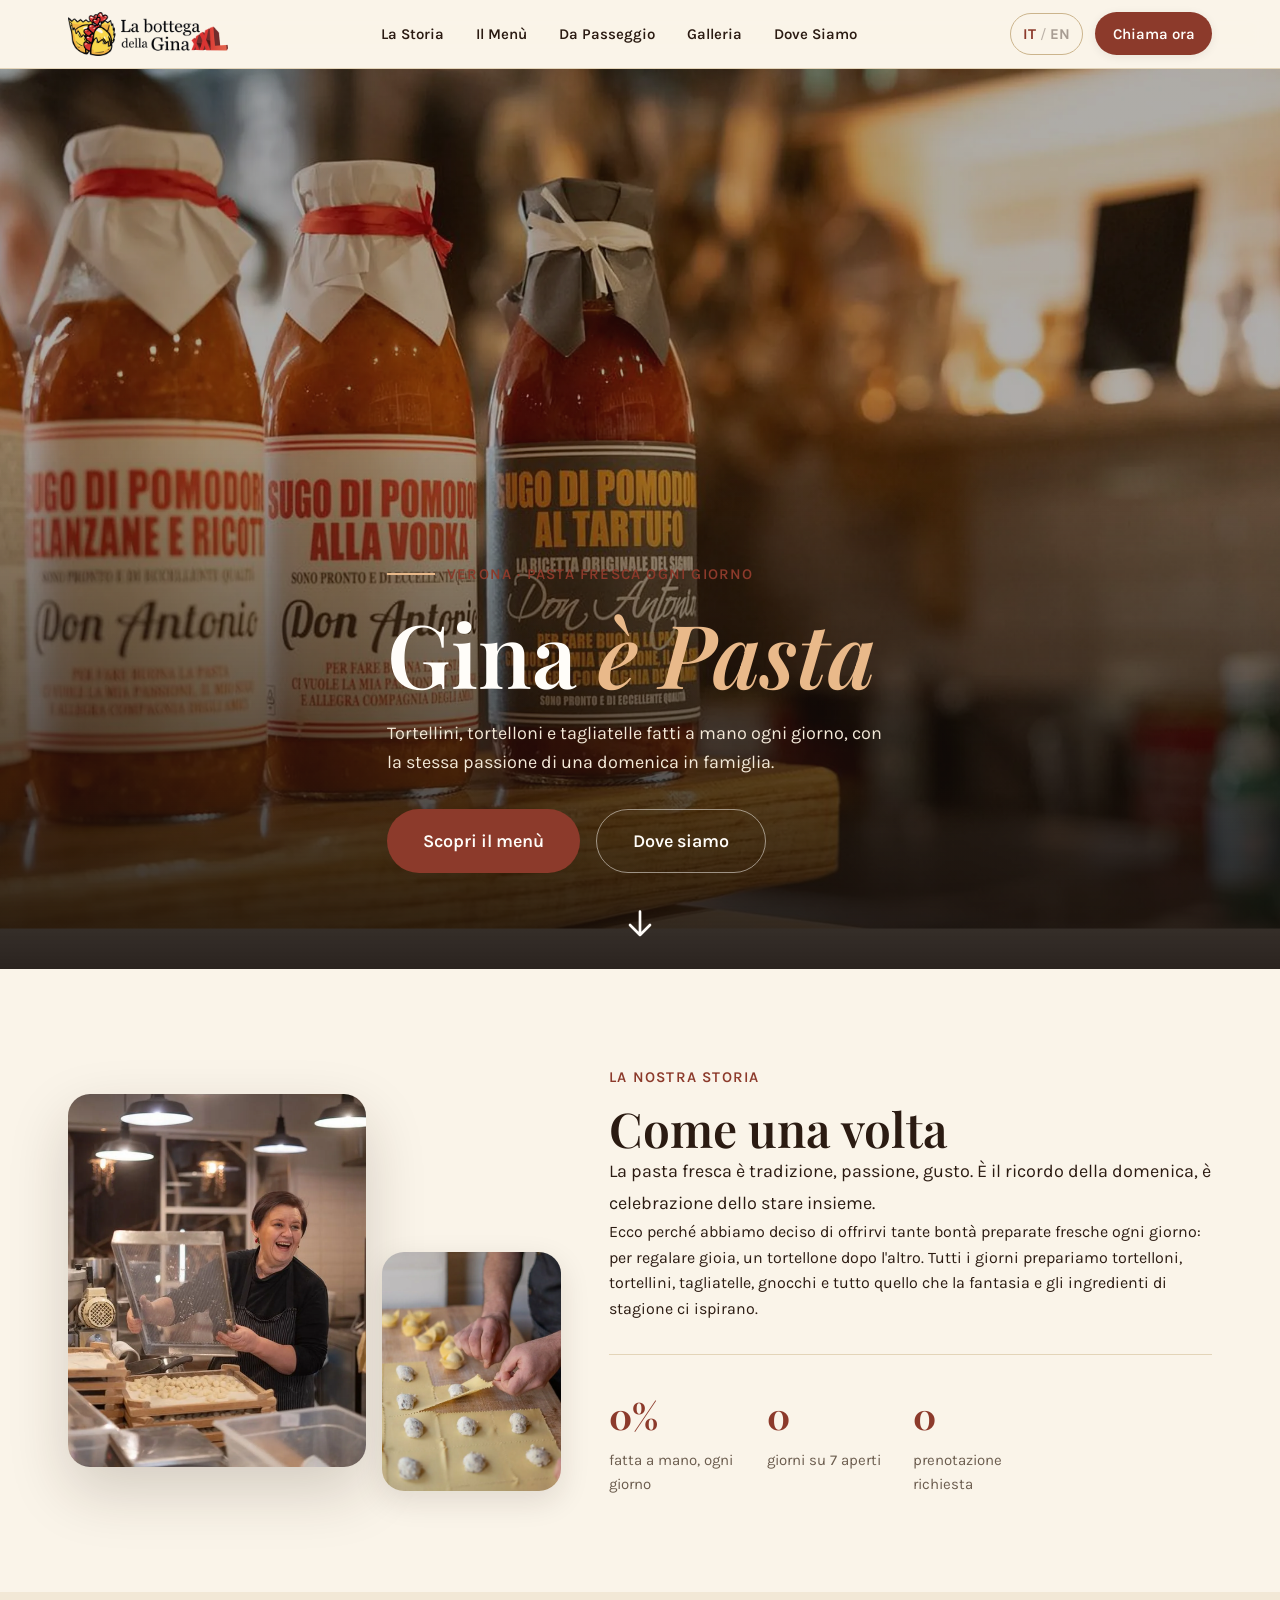
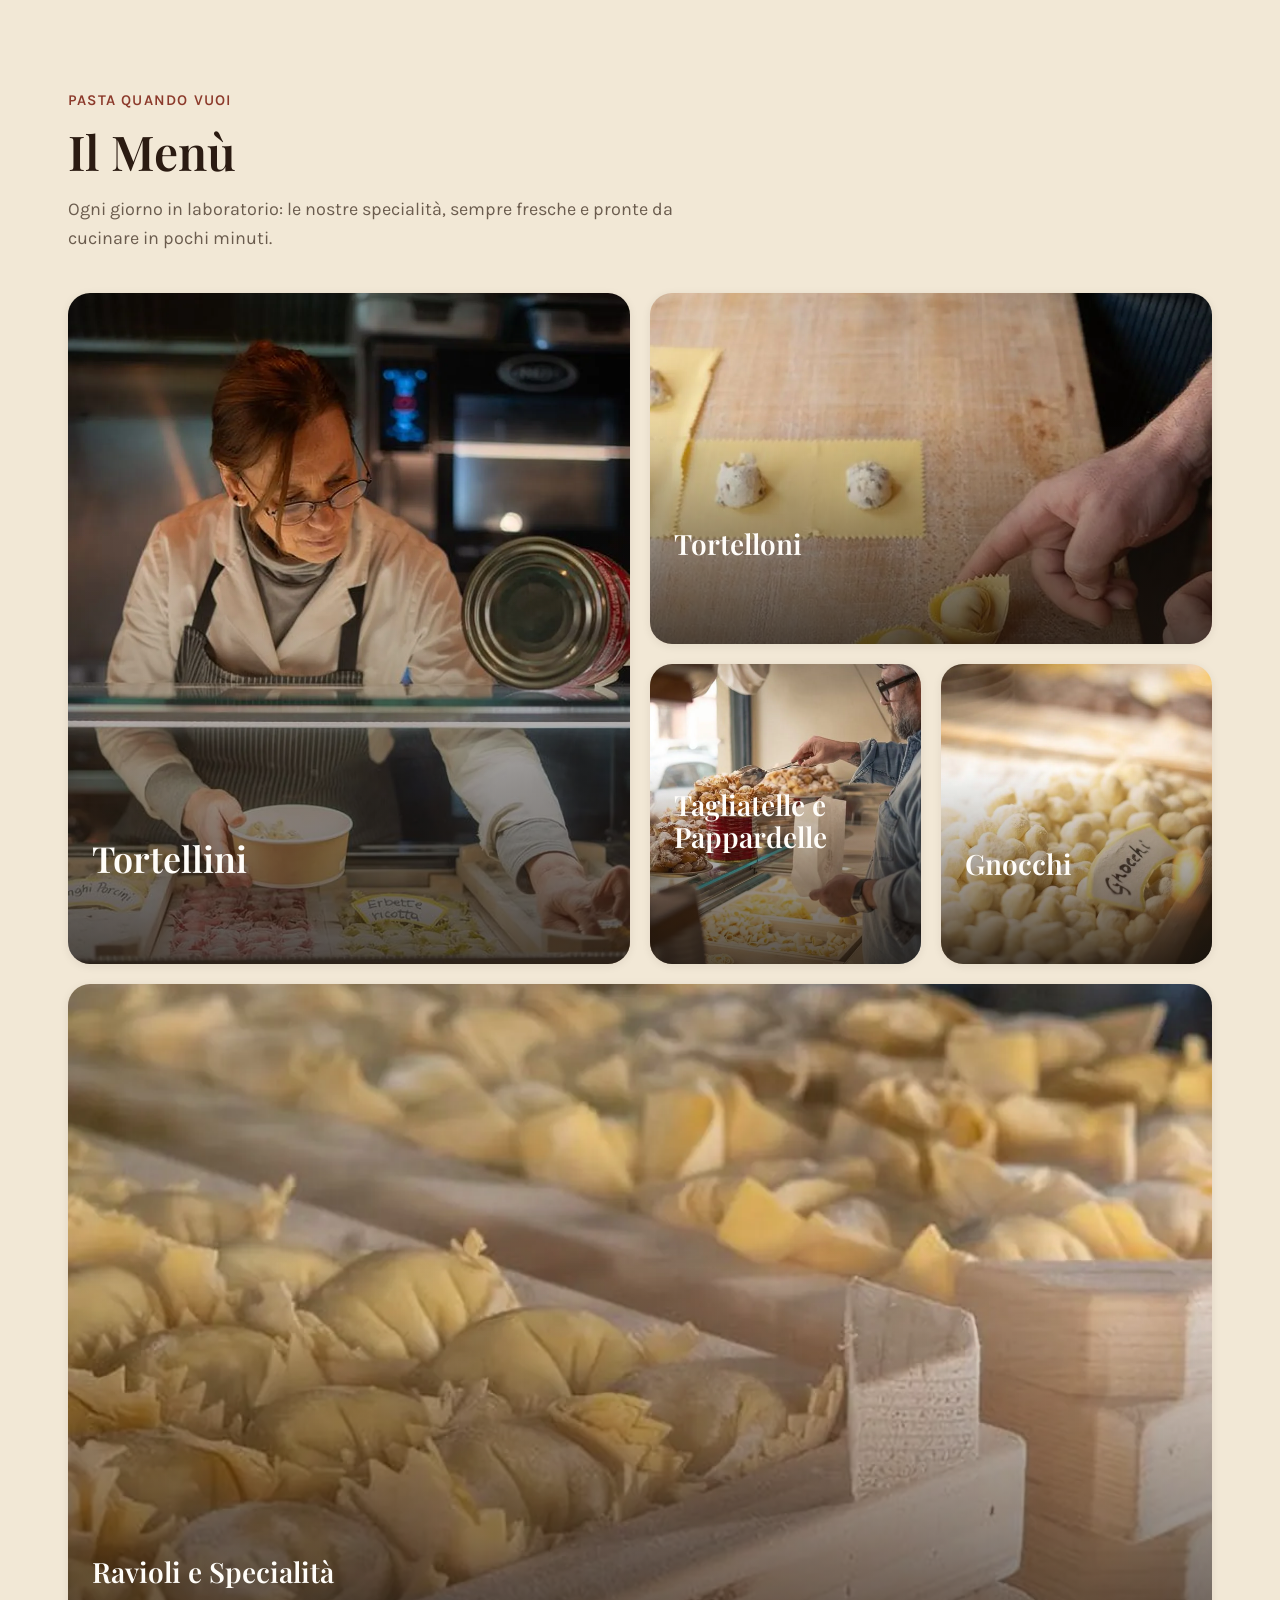
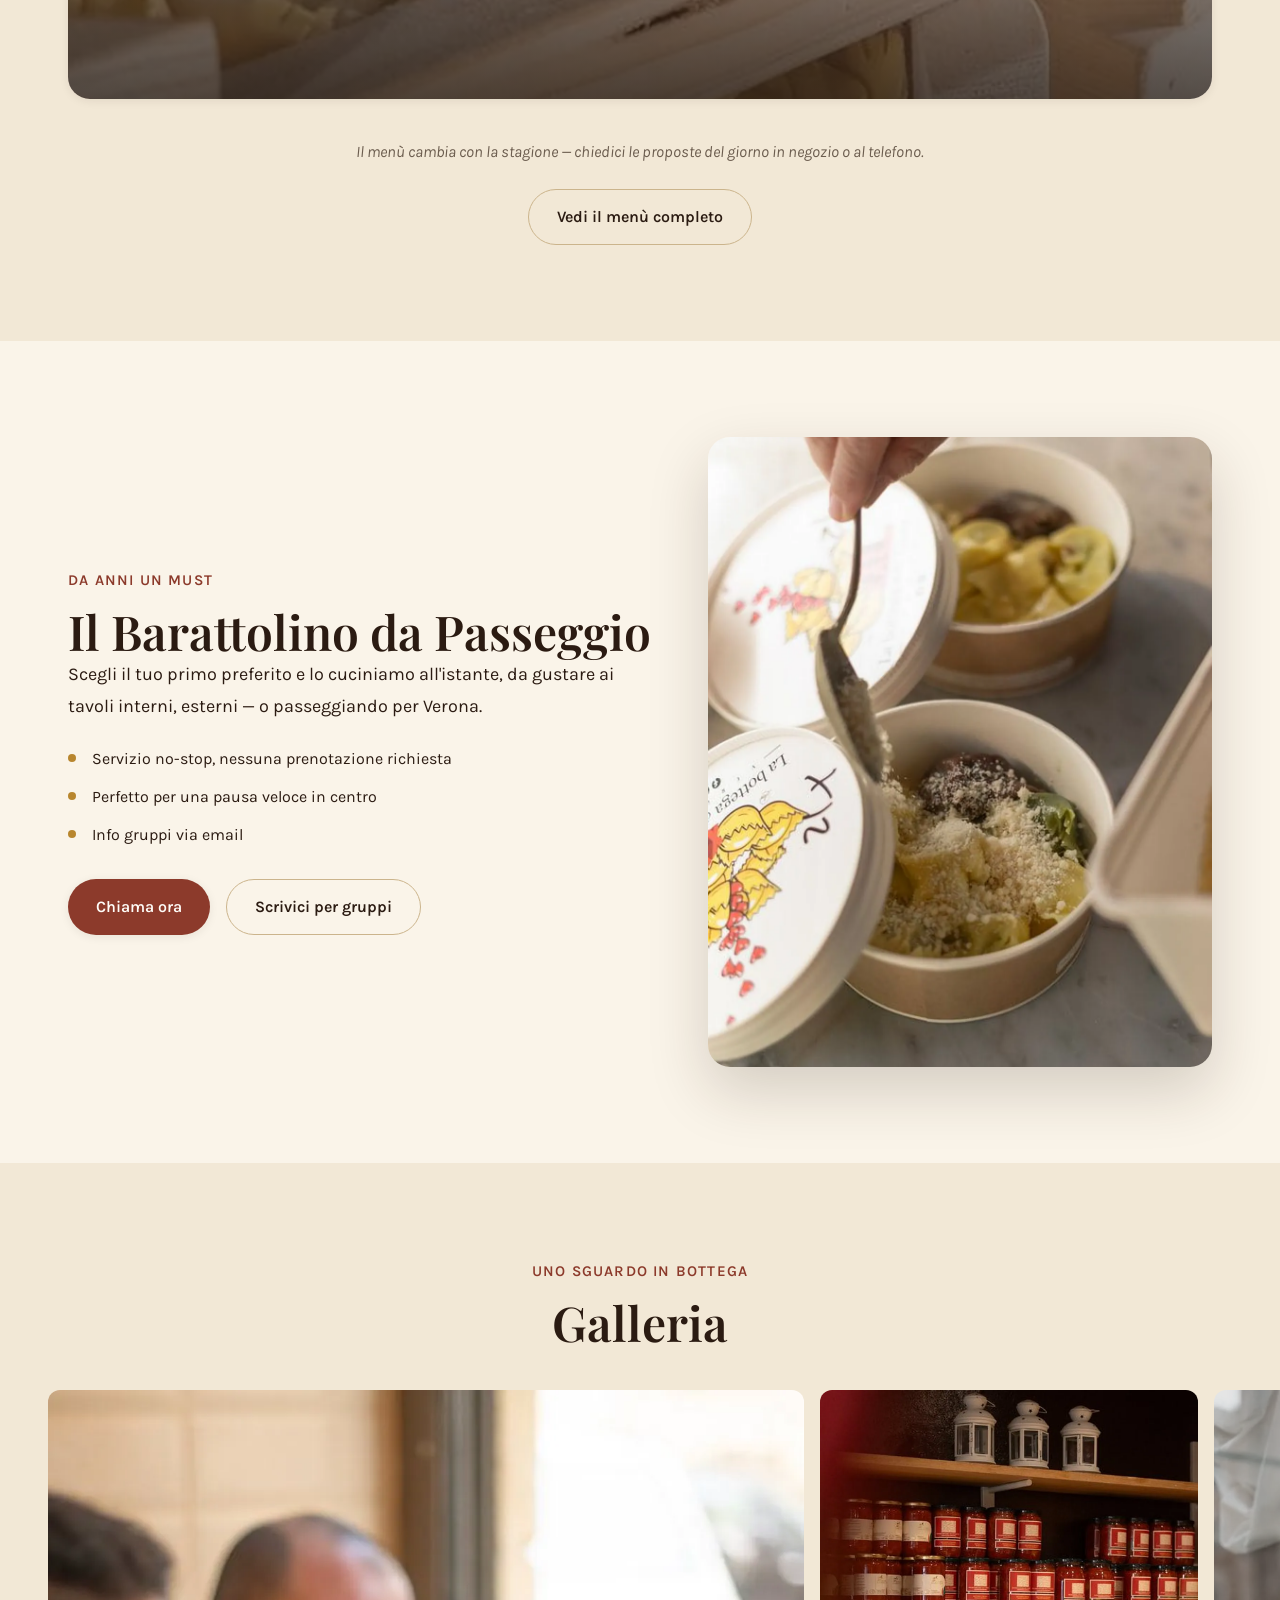
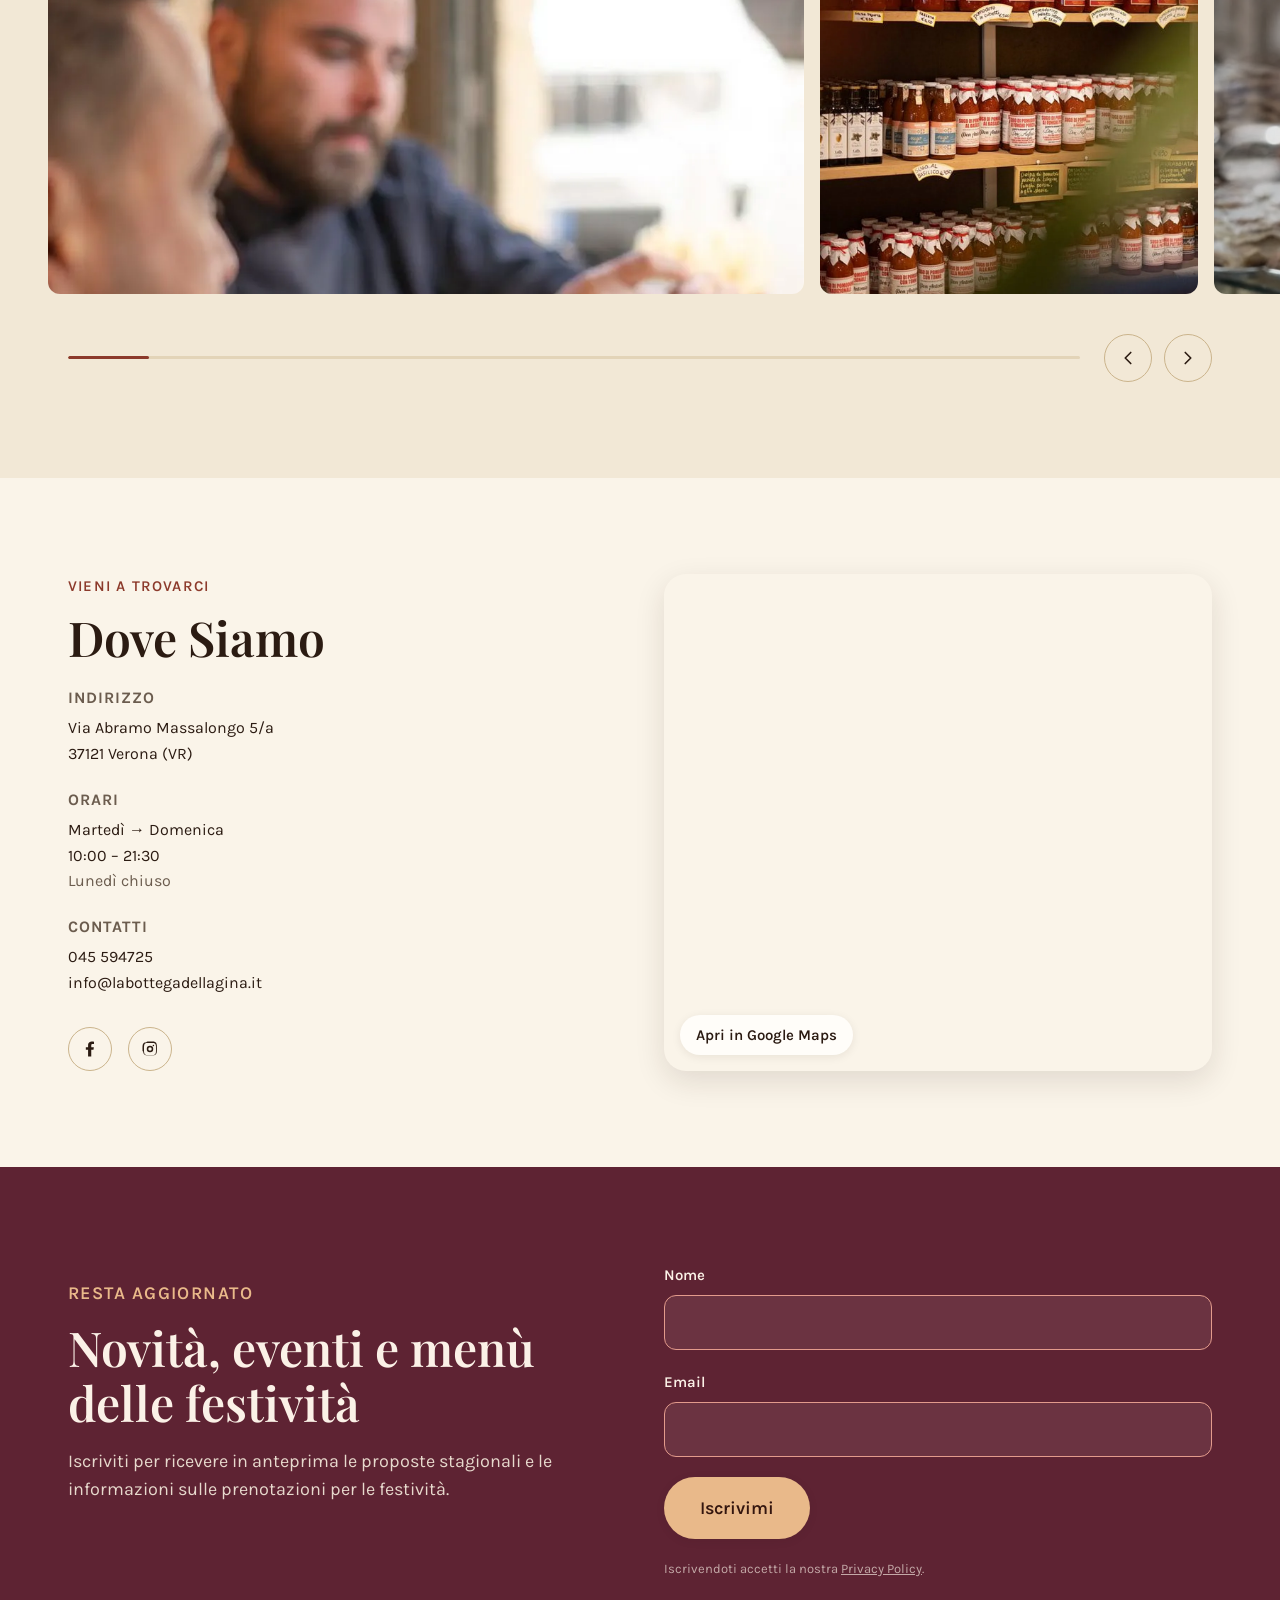
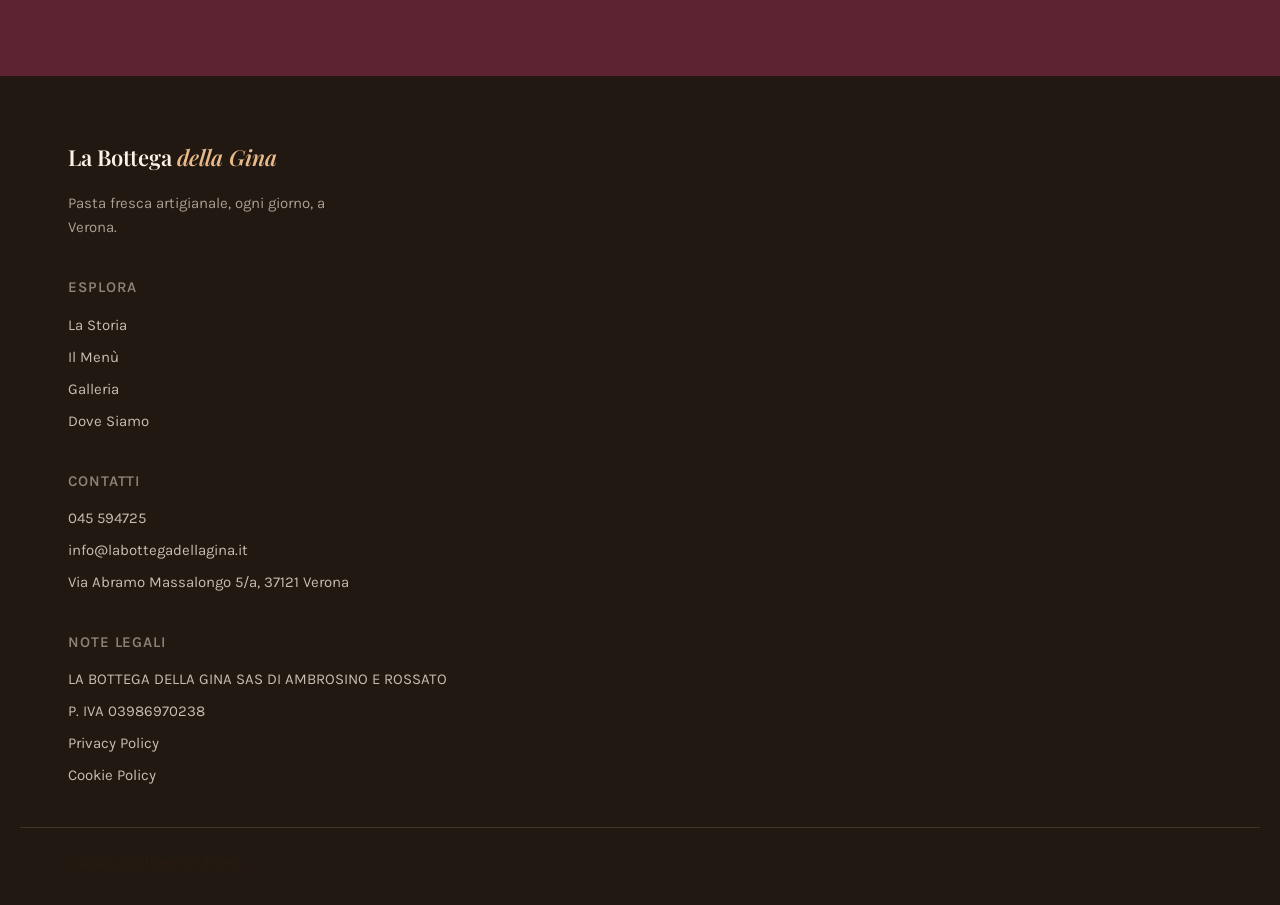
==== index.html @ 2d0ee15f "push" ====
<!doctype html>
<html lang="it">
<head>
<meta charset="UTF-8">
<meta name="viewport" content="width=device-width, initial-scale=1">
<title>La Bottega della Gina — Pasta Fresca Artigianale a Verona</title>
<meta name="description" content="Tortellini, tortelloni, tagliatelle e gnocchi fatti a mano ogni giorno. La Bottega della Gina, Via Abramo Massalongo 5/a, Verona. Asporto e barattolino da passeggio.">
<meta name="theme-color" content="#8C3A2B">

<meta property="og:title" content="La Bottega della Gina — Pasta Fresca Artigianale a Verona">
<meta property="og:description" content="Gina = Pasta. Tortellini, tortelloni e tagliatelle fatti a mano ogni giorno, come una volta.">
<meta property="og:type" content="website">
<meta property="og:image" content="assets/img/hero.jpg">

<link rel="icon" type="image/png" sizes="32x32" href="assets/img/favicon-32.png">
<link rel="icon" type="image/png" sizes="16x16" href="assets/img/favicon-16.png">
<link rel="apple-touch-icon" sizes="180x180" href="assets/img/favicon-180.png">

<link rel="preconnect" href="https://fonts.googleapis.com">
<link rel="preconnect" href="https://fonts.gstatic.com" crossorigin>
<link rel="stylesheet" href="https://fonts.googleapis.com/css2?family=Karla:wght@400;500;600;700&family=Playfair+Display:ital,wght@0,500;0,600;0,700;1,500&display=swap">

<link rel="stylesheet" href="assets/css/tokens.css">
<link rel="stylesheet" href="assets/css/style.css">
<link rel="stylesheet" href="assets/css/premium.css">
</head>
<body>

<a class="skip-link" href="#main" data-i18n="skip_link">Salta al contenuto principale</a>

<header class="site-header" id="site-header">
  <div class="container header-inner">
    <a href="#hero" class="brand" aria-label="La Bottega della Gina — Home">
      <img src="assets/img/logo.png" alt="La Bottega della Gina" class="brand-logo" width="145" height="40">
    </a>

    <nav class="main-nav" id="main-nav" aria-label="Navigazione principale">
      <ul>
        <li><a href="#storia" data-i18n="nav_storia">La Storia</a></li>
        <li><a href="menu.html" data-i18n="nav_menu">Il Menù</a></li>
        <li><a href="#barattolino" data-i18n="nav_barattolino">Da Passeggio</a></li>
        <li><a href="#galleria" data-i18n="nav_galleria">Galleria</a></li>
        <li><a href="#dove-siamo" data-i18n="nav_dove">Dove Siamo</a></li>
      </ul>
    </nav>

    <div class="header-actions">
      <button class="lang-toggle" id="lang-toggle" type="button" aria-label="Cambia lingua / Change language">
        <span class="lang-option" data-lang-btn="it">IT</span>
        <span class="lang-sep">/</span>
        <span class="lang-option" data-lang-btn="en">EN</span>
      </button>
      <a class="btn btn-primary btn-sm header-cta" href="tel:0039045594725" data-i18n="nav_call">
        <svg class="icon" viewBox="0 0 24 24" aria-hidden="true"><path d="M6.6 10.8c1.4 2.8 3.8 5.1 6.6 6.6l2.2-2.2c.3-.3.7-.4 1-.2 1.1.4 2.3.6 3.6.6.6 0 1 .4 1 1V20c0 .6-.4 1-1 1C10.6 21 3 13.4 3 4c0-.6.4-1 1-1h3.5c.6 0 1 .4 1 1 0 1.3.2 2.5.6 3.6.1.4 0 .8-.2 1L6.6 10.8z" fill="currentColor"/></svg>
        Chiama ora
      </a>
      <button class="hamburger" id="hamburger" type="button" aria-label="Apri menu" aria-expanded="false" aria-controls="mobile-nav">
        <span></span><span></span><span></span>
      </button>
    </div>
  </div>

  <div class="mobile-nav" id="mobile-nav" hidden>
    <ul>
      <li><a href="#storia" data-i18n="nav_storia">La Storia</a></li>
      <li><a href="menu.html" data-i18n="nav_menu">Il Menù</a></li>
      <li><a href="#barattolino" data-i18n="nav_barattolino">Da Passeggio</a></li>
      <li><a href="#galleria" data-i18n="nav_galleria">Galleria</a></li>
      <li><a href="#dove-siamo" data-i18n="nav_dove">Dove Siamo</a></li>
    </ul>
    <a class="btn btn-primary" href="tel:0039045594725" data-i18n="nav_call">Chiama ora</a>
  </div>
</header>

<main id="main">

  <!-- HERO -->
  <section class="hero" id="hero">
    <div class="hero-media">
      <picture>
        <source srcset="assets/img/hero.webp" type="image/webp">
        <img src="assets/img/hero.jpg" alt="Vasetti di sugo artigianale Don Antonio e pasta fresca esposta nella bottega" fetchpriority="high" width="2200" height="1466">
      </picture>
      <div class="hero-scrim" aria-hidden="true"></div>
    </div>
    <div class="container hero-content">
      <div class="eyebrow-wrap" data-reveal>
        <span class="eyebrow-rule" aria-hidden="true"></span>
        <p class="eyebrow" data-i18n="hero_eyebrow">Verona · Pasta fresca ogni giorno</p>
      </div>
      <h1 class="hero-title">
        <span data-i18n="hero_title_line1">Gina</span>
        <em data-i18n="hero_title_line2"> è Pasta</em>
      </h1>
      <p class="hero-subtitle" data-reveal data-i18n="hero_subtitle">
        Tortellini, tortelloni e tagliatelle fatti a mano ogni giorno, con la stessa passione di una domenica in famiglia.
      </p>
      <div class="hero-actions" data-reveal>
        <a href="#menu" class="btn btn-primary btn-lg" data-i18n="hero_cta_menu">Scopri il menù</a>
        <a href="#dove-siamo" class="btn btn-ghost btn-lg" data-i18n="hero_cta_where">Dove siamo</a>
      </div>
    </div>
    <a href="#storia" class="scroll-cue" aria-label="Scorri per continuare">
      <svg viewBox="0 0 24 24" aria-hidden="true"><path d="M12 4v14m0 0l-6-6m6 6l6-6" stroke="currentColor" stroke-width="1.6" fill="none" stroke-linecap="round" stroke-linejoin="round"/></svg>
    </a>
  </section>

  <!-- STORIA -->
  <section class="storia" id="storia">
    <div class="container storia-grid">
      <div class="storia-media" id="storia-media">
        <div class="reveal-frame">
          <picture>
            <source srcset="assets/img/storia-gina.webp" type="image/webp">
            <img src="assets/img/storia-gina.jpg" alt="Gina sorride mentre prepara i gnocchi freschi in laboratorio" loading="lazy" width="1066" height="1600">
          </picture>
        </div>
        <picture class="storia-media-small">
          <source srcset="assets/img/storia-mani.webp" type="image/webp">
          <img src="assets/img/storia-mani.jpg" alt="Mani esperte piegano un tortellino di pasta fresca" loading="lazy" width="1066" height="1600">
        </picture>
      </div>
      <div class="storia-text">
        <p class="eyebrow" data-reveal data-i18n="storia_eyebrow">La nostra storia</p>
        <h2 data-reveal data-i18n="storia_title">Come una volta</h2>
        <p class="lead" data-reveal data-i18n="storia_lead">
          La pasta fresca è tradizione, passione, gusto. È il ricordo della domenica, è celebrazione dello stare insieme.
        </p>
        <p data-reveal data-i18n="storia_body">
          Ecco perché abbiamo deciso di offrirvi tante bontà preparate fresche ogni giorno: per regalare gioia, un tortellone dopo l'altro. Tutti i giorni prepariamo tortelloni, tortellini, tagliatelle, gnocchi e tutto quello che la fantasia e gli ingredienti di stagione ci ispirano.
        </p>
        <ul class="storia-facts" data-reveal>
          <li><strong class="stat-count" data-count="100" data-suffix="%">0%</strong><span data-i18n="storia_fact1_label">fatta a mano, ogni giorno</span></li>
          <li><strong class="stat-count" data-count="6" data-suffix="">0</strong><span data-i18n="storia_fact2_label">giorni su 7 aperti</span></li>
          <li><strong class="stat-count" data-count="0" data-suffix="">0</strong><span data-i18n="storia_fact3_label">prenotazione richiesta</span></li>
        </ul>
      </div>
    </div>
  </section>

  <!-- MENU -->
  <section class="menu-section" id="menu">
    <div class="container">
      <div class="section-heading">
        <p class="eyebrow" data-reveal data-i18n="menu_eyebrow">Pasta quando vuoi</p>
        <h2 data-reveal data-i18n="menu_title">Il Menù</h2>
        <p class="section-lead" data-reveal data-i18n="menu_lead">
          Ogni giorno in laboratorio: le nostre specialità, sempre fresche e pronte da cucinare in pochi minuti.
        </p>
      </div>

      <div class="menu-bento">
        <article class="bento-tile" data-tile="feature" data-reveal>
          <picture>
            <source srcset="assets/img/menu-tortellini.webp" type="image/webp">
            <img src="assets/img/menu-tortellini.jpg" alt="Vassoio di tortellini freschi con etichette scritte a mano, erbette e ricotta, funghi porcini" loading="lazy" width="1066" height="1600">
          </picture>
          <div class="tile-scrim" aria-hidden="true"></div>
          <div class="tile-content">
            <h3 data-i18n="menu_tortellini_title">Tortellini</h3>
            <p data-i18n="menu_tortellini_desc">Il cuore della bottega: ripieni classici e stagionali, piegati uno a uno a mano.</p>
          </div>
        </article>

        <article class="bento-tile" data-tile="wide" data-reveal>
          <picture>
            <source srcset="assets/img/menu-tortelloni.webp" type="image/webp">
            <img src="assets/img/menu-tortelloni.jpg" alt="Tortelloni fatti a mano disposti su un tagliere di legno infarinato" loading="lazy" width="1066" height="1600">
          </picture>
          <div class="tile-scrim" aria-hidden="true"></div>
          <div class="tile-content">
            <h3 data-i18n="menu_tortelloni_title">Tortelloni</h3>
            <p data-i18n="menu_tortelloni_desc">Formato generoso, ripieni ricchi: la pasta della domenica tutti i giorni della settimana.</p>
          </div>
        </article>

        <article class="bento-tile" data-tile="small1" data-reveal>
          <picture>
            <source srcset="assets/img/menu-tagliatelle.webp" type="image/webp">
            <img src="assets/img/menu-tagliatelle.jpg" alt="Bancone della bottega con tagliatelle e pappardelle fresche" loading="lazy" width="1066" height="1600">
          </picture>
          <div class="tile-scrim" aria-hidden="true"></div>
          <div class="tile-content">
            <h3 data-i18n="menu_tagliatelle_title">Tagliatelle e Pappardelle</h3>
            <p data-i18n="menu_tagliatelle_desc">Tirate a mano ogni mattina, pronte per il vostro sugo preferito.</p>
          </div>
        </article>

        <article class="bento-tile" data-tile="small2" data-reveal>
          <picture>
            <source srcset="assets/img/menu-gnocchi.webp" type="image/webp">
            <img src="assets/img/menu-gnocchi.jpg" alt="Gnocchi di patate freschi con etichetta scritta a mano" loading="lazy" width="1066" height="1600">
          </picture>
          <div class="tile-scrim" aria-hidden="true"></div>
          <div class="tile-content">
            <h3 data-i18n="menu_gnocchi_title">Gnocchi</h3>
            <p data-i18n="menu_gnocchi_desc">Morbidi, leggeri, preparati con patate selezionate ogni giorno.</p>
          </div>
        </article>

        <article class="bento-tile" data-tile="banner" data-reveal>
          <picture>
            <source srcset="assets/img/menu-specialita.webp" type="image/webp">
            <img src="assets/img/menu-specialita.jpg" alt="Cassette di legno colme di pasta ripiena fatta a mano, pronta per l'essiccazione" loading="lazy" width="1066" height="1600">
          </picture>
          <div class="tile-scrim" aria-hidden="true"></div>
          <div class="tile-content">
            <h3 data-i18n="menu_specialita_title">Ravioli e Specialità</h3>
            <p data-i18n="menu_specialita_desc">Proposte stagionali che nascono dalla fantasia della bottega e dagli ingredienti del momento.</p>
          </div>
        </article>
      </div>

      <p class="menu-note" data-reveal data-i18n="menu_note">Il menù cambia con la stagione — chiedici le proposte del giorno in negozio o al telefono.</p>
      <div class="menu-full-cta" data-reveal>
        <a href="menu.html" class="btn btn-ghost" data-i18n="menu_full_cta">Vedi il menù completo</a>
      </div>
    </div>
  </section>

  <!-- BARATTOLINO DA PASSEGGIO -->
  <section class="barattolino" id="barattolino">
    <div class="container barattolino-grid">
      <div class="barattolino-text">
        <p class="eyebrow" data-reveal data-i18n="barattolino_eyebrow">Da anni un must</p>
        <h2 data-reveal data-i18n="barattolino_title">Il Barattolino da Passeggio</h2>
        <p class="lead" data-reveal data-i18n="barattolino_lead">
          Scegli il tuo primo preferito e lo cuciniamo all'istante, da gustare ai tavoli interni, esterni — o passeggiando per Verona.
        </p>
        <ul class="barattolino-list" data-reveal>
          <li data-i18n="barattolino_point1">Servizio no-stop, nessuna prenotazione richiesta</li>
          <li data-i18n="barattolino_point2">Perfetto per una pausa veloce in centro</li>
          <li data-i18n="barattolino_point3">Info gruppi via email</li>
        </ul>
        <div class="hero-actions" data-reveal>
          <a href="tel:0039045594725" class="btn btn-primary" data-i18n="barattolino_cta">Chiama ora</a>
          <a href="mailto:info@labottegadellagina.it" class="btn btn-ghost" data-i18n="barattolino_cta_mail">Scrivici per gruppi</a>
        </div>
      </div>
      <div class="barattolino-media" data-reveal>
        <picture>
          <source srcset="assets/img/barattolino.webp" type="image/webp">
          <img src="assets/img/barattolino.jpg" alt="Barattolino da passeggio con tortellini, ravioli e parmigiano grattugiato al momento" loading="lazy" width="1066" height="1600">
        </picture>
      </div>
    </div>
  </section>

  <!-- GALLERIA -->
  <section class="galleria" id="galleria">
    <div class="container">
      <div class="section-heading">
        <p class="eyebrow" data-reveal data-i18n="galleria_eyebrow">Uno sguardo in bottega</p>
        <h2 data-reveal data-i18n="galleria_title">Galleria</h2>
      </div>
    </div>
    <div class="gallery-viewport">
      <div class="gallery-track" id="gallery-track">
        <button class="gallery-item size-wide" data-reveal data-index="0" aria-label="Apri foto 1 in dimensione grande">
          <picture><source srcset="assets/img/gallery/gallery-01.webp" type="image/webp"><img src="assets/img/gallery/gallery-01.jpg" alt="Preparazione di tortellini a mano nel laboratorio della bottega" loading="lazy" width="1066" height="1600"></picture>
        </button>
        <button class="gallery-item size-tall" data-reveal data-index="1" aria-label="Apri foto 2 in dimensione grande">
          <picture><source srcset="assets/img/gallery/gallery-02.webp" type="image/webp"><img src="assets/img/gallery/gallery-02.jpg" alt="Dettaglio di pasta fresca disposta su un tavolo di legno" loading="lazy" width="1066" height="1600"></picture>
        </button>
        <button class="gallery-item size-square" data-reveal data-index="2" aria-label="Apri foto 3 in dimensione grande">
          <picture><source srcset="assets/img/gallery/gallery-03.webp" type="image/webp"><img src="assets/img/gallery/gallery-03.jpg" alt="Vista della vetrina della bottega con i prodotti in esposizione" loading="lazy" width="1066" height="1600"></picture>
        </button>
        <button class="gallery-item size-tall" data-reveal data-index="3" aria-label="Apri foto 4 in dimensione grande">
          <picture><source srcset="assets/img/gallery/gallery-04.webp" type="image/webp"><img src="assets/img/gallery/gallery-04.jpg" alt="Momento di lavorazione della pasta fresca in laboratorio" loading="lazy" width="1066" height="1600"></picture>
        </button>
        <button class="gallery-item size-wide" data-reveal data-index="4" aria-label="Apri foto 5 in dimensione grande">
          <picture><source srcset="assets/img/gallery/gallery-05.webp" type="image/webp"><img src="assets/img/gallery/gallery-05.jpg" alt="Pasta all'uovo stesa a mano pronta per essere tagliata" loading="lazy" width="1066" height="1600"></picture>
        </button>
        <button class="gallery-item size-square" data-reveal data-index="5" aria-label="Apri foto 6 in dimensione grande">
          <picture><source srcset="assets/img/gallery/gallery-06.webp" type="image/webp"><img src="assets/img/gallery/gallery-06.jpg" alt="Preparazione artigianale della pasta fresca nella bottega" loading="lazy" width="1066" height="1600"></picture>
        </button>
        <button class="gallery-item size-tall" data-reveal data-index="6" aria-label="Apri foto 7 in dimensione grande">
          <picture><source srcset="assets/img/gallery/gallery-07.webp" type="image/webp"><img src="assets/img/gallery/gallery-07.jpg" alt="Dettaglio di lavorazione della pasta ripiena" loading="lazy" width="1066" height="1600"></picture>
        </button>
        <button class="gallery-item size-wide" data-reveal data-index="7" aria-label="Apri foto 8 in dimensione grande">
          <picture><source srcset="assets/img/gallery/gallery-08.webp" type="image/webp"><img src="assets/img/gallery/gallery-08.jpg" alt="Preparazione di pasta fresca stagionale nel laboratorio" loading="lazy" width="1066" height="1600"></picture>
        </button>
        <button class="gallery-item size-square" data-reveal data-index="8" aria-label="Apri foto 9 in dimensione grande">
          <picture><source srcset="assets/img/gallery/gallery-09.webp" type="image/webp"><img src="assets/img/gallery/gallery-09.jpg" alt="Sfoglia di pasta fresca al centro del laboratorio" loading="lazy" width="1066" height="1600"></picture>
        </button>
        <button class="gallery-item size-tall" data-reveal data-index="9" aria-label="Apri foto 10 in dimensione grande">
          <picture><source srcset="assets/img/gallery/gallery-10.webp" type="image/webp"><img src="assets/img/gallery/gallery-10.jpg" alt="Barattolino da passeggio pronto per essere servito" loading="lazy" width="1066" height="1600"></picture>
        </button>
        <button class="gallery-item size-wide" data-reveal data-index="10" aria-label="Apri foto 11 in dimensione grande">
          <picture><source srcset="assets/img/gallery/gallery-11.webp" type="image/webp"><img src="assets/img/gallery/gallery-11.jpg" alt="Taglio a mano della sfoglia di pasta fresca" loading="lazy" width="1066" height="1600"></picture>
        </button>
        <button class="gallery-item size-square" data-reveal data-index="11" aria-label="Apri foto 12 in dimensione grande">
          <picture><source srcset="assets/img/gallery/gallery-12.webp" type="image/webp"><img src="assets/img/gallery/gallery-12.jpg" alt="Trafila per la pasta corta nel laboratorio della bottega" loading="lazy" width="1066" height="1600"></picture>
        </button>
        <button class="gallery-item size-tall" data-reveal data-index="12" aria-label="Apri foto 13 in dimensione grande">
          <picture><source srcset="assets/img/gallery/gallery-13.webp" type="image/webp"><img src="assets/img/gallery/gallery-13.jpg" alt="Preparazione di piatti pronti in cucina" loading="lazy" width="1066" height="1600"></picture>
        </button>
        <button class="gallery-item size-wide" data-reveal data-index="13" aria-label="Apri foto 14 in dimensione grande">
          <picture><source srcset="assets/img/gallery/gallery-14.webp" type="image/webp"><img src="assets/img/gallery/gallery-14.jpg" alt="Lavorazione della pasta fresca al bancone" loading="lazy" width="1066" height="1600"></picture>
        </button>
        <button class="gallery-item size-square" data-reveal data-index="14" aria-label="Apri foto 15 in dimensione grande">
          <picture><source srcset="assets/img/gallery/gallery-15.webp" type="image/webp"><img src="assets/img/gallery/gallery-15.jpg" alt="Signora della bottega al lavoro con la tagliatrice di pasta" loading="lazy" width="1066" height="1600"></picture>
        </button>
      </div>
    </div>
    <div class="gallery-nav container">
      <div class="gallery-progress"><span class="gallery-progress-bar" id="gallery-progress-bar"></span></div>
      <div class="gallery-arrows">
        <button class="gallery-arrow" id="gallery-prev" aria-label="Scorri indietro">
          <svg viewBox="0 0 24 24" aria-hidden="true"><path stroke="currentColor" stroke-width="1.8" fill="none" stroke-linecap="round" stroke-linejoin="round" d="M15 6l-6 6 6 6"/></svg>
        </button>
        <button class="gallery-arrow" id="gallery-next" aria-label="Scorri avanti">
          <svg viewBox="0 0 24 24" aria-hidden="true"><path stroke="currentColor" stroke-width="1.8" fill="none" stroke-linecap="round" stroke-linejoin="round" d="M9 6l6 6-6 6"/></svg>
        </button>
      </div>
    </div>
  </section>

  <!-- DOVE SIAMO -->
  <section class="dove-siamo" id="dove-siamo">
    <div class="container dove-grid">
      <div class="dove-text" data-reveal>
        <p class="eyebrow" data-i18n="dove_eyebrow">Vieni a trovarci</p>
        <h2 data-i18n="dove_title">Dove Siamo</h2>

        <div class="info-block">
          <h3 data-i18n="dove_address_label">Indirizzo</h3>
          <p>Via Abramo Massalongo 5/a<br>37121 Verona (VR)</p>
        </div>

        <div class="info-block">
          <h3 data-i18n="dove_hours_label">Orari</h3>
          <p><span data-i18n="dove_hours_days">Martedì → Domenica</span><br>10:00 – 21:30</p>
          <p class="muted" data-i18n="dove_hours_closed">Lunedì chiuso</p>
        </div>

        <div class="info-block">
          <h3 data-i18n="dove_contact_label">Contatti</h3>
          <p><a href="tel:0039045594725">045 594725</a></p>
          <p><a href="mailto:info@labottegadellagina.it">info@labottegadellagina.it</a></p>
        </div>

        <div class="social-row">
          <a href="https://www.facebook.com/labottegadellagina/" target="_blank" rel="noopener" aria-label="Facebook">
            <svg class="icon" viewBox="0 0 24 24" aria-hidden="true"><path fill="currentColor" d="M13.5 21v-8h2.7l.4-3.2h-3.1V7.7c0-.9.3-1.6 1.6-1.6h1.7V3.2C16.3 3.1 15.2 3 14 3c-2.5 0-4.3 1.5-4.3 4.4v2.4H7v3.2h2.7V21h3.8z"/></svg>
          </a>
          <a href="https://www.instagram.com/labottegadellagina/" target="_blank" rel="noopener" aria-label="Instagram">
            <svg class="icon" viewBox="0 0 24 24" aria-hidden="true"><path fill="currentColor" d="M12 3c2.4 0 2.7 0 3.7.1 1 0 1.6.2 2 .4.5.2.9.4 1.3.8.4.4.6.8.8 1.3.2.4.3 1 .4 2 .1 1 .1 1.3.1 3.7s0 2.7-.1 3.7c0 1-.2 1.6-.4 2-.2.5-.4.9-.8 1.3-.4.4-.8.6-1.3.8-.4.2-1 .3-2 .4-1 .1-1.3.1-3.7.1s-2.7 0-3.7-.1c-1 0-1.6-.2-2-.4-.5-.2-.9-.4-1.3-.8-.4-.4-.6-.8-.8-1.3-.2-.4-.3-1-.4-2C3 14.7 3 14.4 3 12s0-2.7.1-3.7c0-1 .2-1.6.4-2 .2-.5.4-.9.8-1.3.4-.4.8-.6 1.3-.8.4-.2 1-.3 2-.4C8.7 3 9 3 12 3zm0 1.8c-2.3 0-2.6 0-3.6.1-.8 0-1.3.2-1.6.3-.4.1-.7.3-1 .6-.3.3-.5.6-.6 1-.1.3-.3.8-.3 1.6-.1 1-.1 1.3-.1 3.6s0 2.6.1 3.6c0 .8.2 1.3.3 1.6.1.4.3.7.6 1 .3.3.6.5 1 .6.3.1.8.3 1.6.3 1 .1 1.3.1 3.6.1s2.6 0 3.6-.1c.8 0 1.3-.2 1.6-.3.4-.1.7-.3 1-.6.3-.3.5-.6.6-1 .1-.3.3-.8.3-1.6.1-1 .1-1.3.1-3.6s0-2.6-.1-3.6c0-.8-.2-1.3-.3-1.6-.1-.4-.3-.7-.6-1-.3-.3-.6-.5-1-.6-.3-.1-.8-.3-1.6-.3-1-.1-1.3-.1-3.6-.1zm0 3.3a3.9 3.9 0 110 7.8 3.9 3.9 0 010-7.8zm0 1.8a2.1 2.1 0 100 4.2 2.1 2.1 0 000-4.2zm5-2a.9.9 0 11-1.8 0 .9.9 0 011.8 0z"/></svg>
          </a>
        </div>
      </div>

      <div class="dove-map" data-reveal>
        <iframe
          src="https://www.google.com/maps?q=Via+Abramo+Massalongo+5/a,+37121+Verona,+Italia&output=embed"
          width="100%" height="100%" style="border:0"
          allowfullscreen="" loading="lazy" referrerpolicy="no-referrer-when-downgrade"
          title="Mappa: La Bottega della Gina, Via Abramo Massalongo 5/a, Verona">
        </iframe>
        <a class="map-link" href="https://g.page/LaBottegadellaGinaVerona" target="_blank" rel="noopener" data-i18n="dove_map_link">Apri in Google Maps</a>
      </div>
    </div>
  </section>

  <!-- NEWSLETTER -->
  <section class="newsletter" id="newsletter">
    <div class="container newsletter-inner">
      <div class="newsletter-text" data-reveal>
        <p class="eyebrow" data-i18n="newsletter_eyebrow">Resta aggiornato</p>
        <h2 data-i18n="newsletter_title">Novità, eventi e menù delle festività</h2>
        <p data-i18n="newsletter_body">Iscriviti per ricevere in anteprima le proposte stagionali e le informazioni sulle prenotazioni per le festività.</p>
      </div>

      <form class="newsletter-form" id="newsletter-form" data-reveal novalidate>
        <!--
          Integrazione consigliata: collegare questo form a Mailchimp o Brevo (ex Sendinblue).
          Sostituire l'attributo action con l'endpoint del proprio account, es.:
          Mailchimp: action="https://<dc>.list-manage.com/subscribe/post?u=<user-id>&id=<list-id>" method="post" target="_blank"
          Brevo: usare l'embed form fornito dalla piattaforma (form action + hidden fields).
        -->
        <div class="form-row">
          <label for="newsletter-name" data-i18n="newsletter_name_label">Nome</label>
          <input type="text" id="newsletter-name" name="name" autocomplete="given-name" required>
        </div>
        <div class="form-row">
          <label for="newsletter-email" data-i18n="newsletter_email_label">Email</label>
          <input type="email" id="newsletter-email" name="email" autocomplete="email" required>
          <p class="form-error" id="newsletter-error" role="alert" hidden data-i18n="newsletter_error">Inserisci un indirizzo email valido.</p>
        </div>
        <button type="submit" class="btn btn-primary btn-lg" data-i18n="newsletter_submit">Iscrivimi</button>
        <p class="form-success" id="newsletter-success" role="status" aria-live="polite" hidden data-i18n="newsletter_success">Grazie! Controlla la tua casella email per confermare l'iscrizione.</p>
        <p class="form-privacy" data-i18n="newsletter_privacy">Iscrivendoti accetti la nostra <a href="https://www.iubenda.com/privacy-policy/65418790" target="_blank" rel="noopener">Privacy Policy</a>.</p>
      </form>
    </div>
  </section>

</main>

<footer class="site-footer">
  <div class="container footer-grid">
    <div class="footer-brand">
      <span class="footer-wordmark">La Bottega <em>della Gina</em></span>
      <p data-i18n="footer_tagline">Pasta fresca artigianale, ogni giorno, a Verona.</p>
    </div>
    <div class="footer-col">
      <h4 data-i18n="footer_explore">Esplora</h4>
      <ul>
        <li><a href="#storia" data-i18n="nav_storia">La Storia</a></li>
        <li><a href="menu.html" data-i18n="nav_menu">Il Menù</a></li>
        <li><a href="#galleria" data-i18n="nav_galleria">Galleria</a></li>
        <li><a href="#dove-siamo" data-i18n="nav_dove">Dove Siamo</a></li>
      </ul>
    </div>
    <div class="footer-col">
      <h4 data-i18n="footer_contact">Contatti</h4>
      <ul>
        <li><a href="tel:0039045594725">045 594725</a></li>
        <li><a href="mailto:info@labottegadellagina.it">info@labottegadellagina.it</a></li>
        <li>Via Abramo Massalongo 5/a, 37121 Verona</li>
      </ul>
    </div>
    <div class="footer-col">
      <h4 data-i18n="footer_legal">Note legali</h4>
      <ul>
        <li>LA BOTTEGA DELLA GINA SAS DI AMBROSINO E ROSSATO</li>
        <li>P. IVA 03986970238</li>
        <li><a href="https://www.iubenda.com/privacy-policy/65418790" target="_blank" rel="noopener">Privacy Policy</a></li>
        <li><a href="https://www.iubenda.com/privacy-policy/65418790/cookie-policy" target="_blank" rel="noopener">Cookie Policy</a></li>
      </ul>
    </div>
  </div>
  <div class="container footer-bottom">
    <p>&copy; <span id="footer-year">2026</span> La Bottega della Gina.</p>
  </div>
</footer>

<!-- LIGHTBOX -->
<div class="lightbox" id="lightbox" hidden role="dialog" aria-modal="true" aria-label="Galleria fotografica">
  <button class="lightbox-close" id="lightbox-close" aria-label="Chiudi">
    <svg viewBox="0 0 24 24" aria-hidden="true"><path stroke="currentColor" stroke-width="1.8" stroke-linecap="round" d="M5 5l14 14M19 5L5 19"/></svg>
  </button>
  <button class="lightbox-prev" id="lightbox-prev" aria-label="Foto precedente">
    <svg viewBox="0 0 24 24" aria-hidden="true"><path stroke="currentColor" stroke-width="1.8" fill="none" stroke-linecap="round" stroke-linejoin="round" d="M15 6l-6 6 6 6"/></svg>
  </button>
  <img id="lightbox-img" src="" alt="">
  <button class="lightbox-next" id="lightbox-next" aria-label="Foto successiva">
    <svg viewBox="0 0 24 24" aria-hidden="true"><path stroke="currentColor" stroke-width="1.8" fill="none" stroke-linecap="round" stroke-linejoin="round" d="M9 6l6 6-6 6"/></svg>
  </button>
</div>

<script src="https://cdn.jsdelivr.net/npm/gsap@3.12.5/dist/gsap.min.js" defer></script>
<script src="https://cdn.jsdelivr.net/npm/gsap@3.12.5/dist/ScrollTrigger.min.js" defer></script>
<script src="assets/js/i18n.js" defer></script>
<script src="assets/js/main.js" defer></script>
<script src="assets/js/premium.js" defer></script>
</body>
</html>
---- assets/css/tokens.css ----
/* ==========================================================================
   La Bottega della Gina — Design Tokens
   Style direction: "Pasta Rustica Elegante" (Nature Distilled + editorial serif)
   ========================================================================== */

:root {
  color-scheme: light;

  /* Colors — light (default) */
  --color-bg: #FAF4E9;
  --color-bg-alt: #F2E8D6;
  --color-surface: #FFFDF9;
  --color-fg: #2B1B12;
  --color-fg-muted: #6B5C4E;

  --color-primary: #8C3A2B;       /* tomato-terracotta, CTA + accents */
  --color-primary-dark: #6E2C20;
  --color-primary-on: #FFFDF9;

  --color-wine: #5E2333;          /* deep wine, headings accent / hover */
  --color-gold: #B8862E;          /* dividers, small accents */
  --color-sage: #5C6B45;          /* success / newsletter confirmation */

  --color-border: #E3D4B8;
  --color-border-strong: #CBB48C;

  --color-destructive: #B3261E;
  --color-ring: #8C3A2B;

  /* Typography */
  --font-display: 'Playfair Display', Georgia, serif;
  --font-body: 'Karla', -apple-system, BlinkMacSystemFont, 'Segoe UI', sans-serif;

  --text-xs: 0.8125rem;   /* 13px */
  --text-sm: 0.9375rem;   /* 15px */
  --text-base: 1rem;      /* 16px */
  --text-lg: 1.125rem;    /* 18px */
  --text-xl: 1.375rem;    /* 22px */
  --text-2xl: 1.75rem;    /* 28px */
  --text-3xl: 2.25rem;    /* 36px */
  --text-4xl: 3rem;       /* 48px */
  --text-hero: clamp(2.75rem, 7vw, 5.5rem);
  --text-section-title: clamp(2rem, 4.5vw, 3rem);

  --leading-tight: 1.15;
  --leading-snug: 1.35;
  --leading-normal: 1.6;
  --leading-relaxed: 1.75;

  /* Spacing (8px rhythm) */
  --space-1: 0.25rem;
  --space-2: 0.5rem;
  --space-3: 0.75rem;
  --space-4: 1rem;
  --space-5: 1.25rem;
  --space-6: 1.5rem;
  --space-8: 2rem;
  --space-10: 2.5rem;
  --space-12: 3rem;
  --space-16: 4rem;
  --space-20: 5rem;
  --space-24: 6rem;
  --space-32: 8rem;

  /* Radius */
  --radius-sm: 6px;
  --radius-md: 12px;
  --radius-lg: 22px;
  --radius-full: 999px;

  /* Shadows — soft, natural (Nature Distilled) */
  --shadow-sm: 0 2px 10px rgba(43, 27, 18, 0.08);
  --shadow-md: 0 10px 30px rgba(43, 27, 18, 0.12);
  --shadow-lg: 0 24px 60px rgba(43, 27, 18, 0.18);

  /* Motion */
  --ease-out: cubic-bezier(0.16, 1, 0.3, 1);
  --ease-in-out: cubic-bezier(0.65, 0, 0.35, 1);
  --duration-fast: 150ms;
  --duration-base: 280ms;
  --duration-slow: 450ms;

  /* Layout */
  --container-max: 1240px;
  --container-pad: clamp(1.25rem, 5vw, 3rem);

  /* Z-index scale */
  --z-nav: 100;
  --z-overlay: 500;
  --z-modal: 1000;
  --z-toast: 1100;
}

/*
  Il sito mantiene sempre la palette chiara e calda, indipendentemente
  dalle impostazioni del dispositivo del visitatore (scelta di brand
  per un'attività gastronomica) — nessuna variante dark mode automatica.
*/
---- assets/css/style.css ----
/* ==========================================================================
   La Bottega della Gina — Stylesheet
   Mobile-first. Breakpoints: 375 / 768 / 1024 / 1440
   ========================================================================== */

/* ---- Reset ---- */
*, *::before, *::after { box-sizing: border-box; }
html { -webkit-text-size-adjust: 100%; scroll-behavior: smooth; }
body, h1, h2, h3, h4, p, ul, figure { margin: 0; }
ul { padding: 0; list-style: none; }
img, picture { max-width: 100%; display: block; }
a { color: inherit; text-decoration: none; }
button { font: inherit; color: inherit; background: none; border: 0; padding: 0; }
input { font: inherit; }
svg { display: block; }

@media (prefers-reduced-motion: reduce) {
  html { scroll-behavior: auto; }
  *, *::before, *::after {
    animation-duration: 0.01ms !important;
    animation-iteration-count: 1 !important;
    transition-duration: 0.01ms !important;
    scroll-behavior: auto !important;
  }
}

/* ---- Base ---- */
body {
  font-family: var(--font-body);
  background: var(--color-bg);
  color: var(--color-fg);
  font-size: var(--text-base);
  line-height: var(--leading-normal);
  min-height: 100dvh;
  overflow-x: hidden;
}

h1, h2, h3, h4 {
  font-family: var(--font-display);
  line-height: var(--leading-tight);
  font-weight: 600;
  color: var(--color-fg);
}

h2 { font-size: var(--text-section-title); }
h3 { font-size: var(--text-xl); font-weight: 600; }

p { color: var(--color-fg); }
p.lead { font-size: var(--text-lg); line-height: var(--leading-relaxed); color: var(--color-fg); }
p.muted, .muted { color: var(--color-fg-muted); }

.container {
  max-width: var(--container-max);
  margin-inline: auto;
  padding-inline: var(--container-pad);
}

.eyebrow {
  font-family: var(--font-body);
  font-weight: 600;
  font-size: var(--text-sm);
  letter-spacing: 0.08em;
  text-transform: uppercase;
  color: var(--color-primary);
  margin-bottom: var(--space-3);
}

.section-heading { max-width: 640px; margin-bottom: var(--space-10); }
.section-lead { font-size: var(--text-lg); color: var(--color-fg-muted); margin-top: var(--space-4); }

.icon { width: 20px; height: 20px; }

/* Skip link */
.skip-link {
  position: absolute;
  left: -999px;
  top: auto;
  background: var(--color-primary);
  color: var(--color-primary-on);
  padding: var(--space-3) var(--space-5);
  border-radius: var(--radius-sm);
  z-index: var(--z-modal);
}
.skip-link:focus {
  left: var(--space-4);
  top: var(--space-4);
}

/* Focus visibility */
a:focus-visible, button:focus-visible, input:focus-visible {
  outline: 2px solid var(--color-ring);
  outline-offset: 3px;
  border-radius: var(--radius-sm);
}

/* ---- Buttons ---- */
.btn {
  display: inline-flex;
  align-items: center;
  justify-content: center;
  gap: var(--space-2);
  padding: 0.9rem 1.75rem;
  border-radius: var(--radius-full);
  font-weight: 600;
  font-size: var(--text-base);
  min-height: 44px;
  cursor: pointer;
  transition: transform var(--duration-fast) var(--ease-out),
              background-color var(--duration-base) var(--ease-out),
              box-shadow var(--duration-base) var(--ease-out),
              color var(--duration-base) var(--ease-out);
  white-space: nowrap;
}
.btn:active { transform: scale(0.97); }

.btn-primary {
  background: var(--color-primary);
  color: var(--color-primary-on);
  box-shadow: var(--shadow-sm);
}
.btn-primary:hover { background: var(--color-primary-dark); box-shadow: var(--shadow-md); }

.btn-ghost {
  background: transparent;
  color: var(--color-fg);
  border: 1.5px solid var(--color-border-strong);
}
.btn-ghost:hover { background: var(--color-bg-alt); border-color: var(--color-primary); color: var(--color-primary); }

.btn-lg { padding: 1.05rem 2.25rem; font-size: var(--text-lg); }
.btn-sm { padding: 0.6rem 1.1rem; font-size: var(--text-sm); min-height: 40px; }

/* ---- Header ---- */
.site-header {
  position: sticky;
  top: 0;
  z-index: var(--z-nav);
  background: rgba(250, 244, 233, 0.86);
  backdrop-filter: blur(14px) saturate(140%);
  -webkit-backdrop-filter: blur(14px) saturate(140%);
  border-bottom: 1px solid var(--color-border);
  transition: background-color var(--duration-base) var(--ease-out);
}
.header-inner {
  display: flex;
  align-items: center;
  justify-content: space-between;
  gap: var(--space-6);
  padding-block: var(--space-3);
}

.brand { display: flex; align-items: center; gap: var(--space-3); cursor: pointer; }
.brand-logo { height: 44px; width: auto; }
@media (max-width: 374px) { .brand-logo { height: 38px; } }

.main-nav { display: none; }
.main-nav ul { display: flex; gap: var(--space-8); }
.main-nav a {
  font-size: var(--text-sm);
  font-weight: 600;
  padding: var(--space-2) 0;
  position: relative;
  cursor: pointer;
}
.main-nav a::after {
  content: '';
  position: absolute;
  left: 0; right: 100%;
  bottom: -2px;
  height: 2px;
  background: var(--color-primary);
  transition: right var(--duration-base) var(--ease-out);
}
.main-nav a:hover::after { right: 0; }

.header-actions { display: flex; align-items: center; gap: var(--space-3); }

.lang-toggle {
  display: flex; align-items: center; gap: var(--space-1);
  font-size: var(--text-sm); font-weight: 700;
  padding: var(--space-2) var(--space-3);
  border: 1.5px solid var(--color-border-strong);
  border-radius: var(--radius-full);
  cursor: pointer;
  transition: border-color var(--duration-base) var(--ease-out);
}
.lang-toggle:hover { border-color: var(--color-primary); }
.lang-option { opacity: 0.4; transition: opacity var(--duration-fast) var(--ease-out); }
.lang-option.is-active { opacity: 1; color: var(--color-primary); }
.lang-sep { opacity: 0.3; font-weight: 400; }

.header-cta { display: none; }

.hamburger {
  display: flex; flex-direction: column; justify-content: center; gap: 5px;
  width: 44px; height: 44px;
  cursor: pointer;
}
.hamburger span {
  display: block; width: 22px; height: 2px; background: var(--color-fg);
  margin-inline: auto;
  transition: transform var(--duration-base) var(--ease-out), opacity var(--duration-base) var(--ease-out);
}
.hamburger[aria-expanded="true"] span:nth-child(1) { transform: translateY(7px) rotate(45deg); }
.hamburger[aria-expanded="true"] span:nth-child(2) { opacity: 0; }
.hamburger[aria-expanded="true"] span:nth-child(3) { transform: translateY(-7px) rotate(-45deg); }

.mobile-nav {
  border-top: 1px solid var(--color-border);
  padding: var(--space-6) var(--container-pad) var(--space-8);
  background: var(--color-bg);
}
.mobile-nav ul { display: flex; flex-direction: column; gap: var(--space-1); margin-bottom: var(--space-6); }
.mobile-nav a {
  display: block;
  font-family: var(--font-display);
  font-size: var(--text-xl);
  padding: var(--space-3) 0;
  border-bottom: 1px solid var(--color-border);
}
.mobile-nav .btn { width: 100%; }

/* ---- Hero ---- */
.hero {
  position: relative;
  min-height: 100dvh;
  display: flex;
  align-items: flex-end;
  overflow: hidden;
  color: #FFFDF9;
}
.hero-media { position: absolute; inset: 0; z-index: 0; }
.hero-media img {
  width: 100%; height: 100%; object-fit: cover; object-position: 60% 40%;
}
.hero-scrim {
  position: absolute; inset: 0;
  background: linear-gradient(180deg, rgba(27,20,15,0.35) 0%, rgba(27,20,15,0.35) 40%, rgba(20,13,9,0.9) 100%);
}
.hero-content {
  position: relative; z-index: 1;
  padding-block: var(--space-24) var(--space-20);
  max-width: 760px;
}
.hero-title {
  font-size: var(--text-hero);
  color: #FFFDF9;
  margin-block: var(--space-4);
}
.hero-title em { font-style: italic; color: #E9B98A; }
.hero-subtitle {
  font-size: var(--text-lg);
  color: #F3E9D8;
  max-width: 46ch;
  margin-bottom: var(--space-8);
}
.hero-actions { display: flex; flex-wrap: wrap; gap: var(--space-4); }
.hero .btn-ghost { border-color: rgba(255,253,249,0.5); color: #FFFDF9; }
.hero .btn-ghost:hover { background: rgba(255,253,249,0.12); border-color: #FFFDF9; color: #FFFDF9; }

.scroll-cue {
  position: absolute;
  bottom: var(--space-6);
  left: 50%;
  transform: translateX(-50%);
  z-index: 1;
  color: #FFFDF9;
  width: 40px; height: 40px;
  display: flex; align-items: center; justify-content: center;
  animation: bob 2.4s ease-in-out infinite;
}
@keyframes bob {
  0%, 100% { transform: translate(-50%, 0); }
  50% { transform: translate(-50%, 8px); }
}
@media (prefers-reduced-motion: reduce) { .scroll-cue { animation: none; } }

/* ---- Reveal-on-scroll base state (GSAP controls the animation) ---- */
[data-reveal] { opacity: 1; }
.js-reveal-ready [data-reveal] { opacity: 0; transform: translateY(28px); }

/* ---- Storia ---- */
.storia { padding-block: var(--space-24); background: var(--color-bg); }
.storia-grid {
  display: grid;
  gap: var(--space-12);
}
.storia-media { position: relative; }
.storia-media .reveal-frame img {
  aspect-ratio: 4/5;
  object-fit: cover;
  width: 100%;
  height: auto;
}
.storia-media-small {
  display: none;
}
.storia-facts {
  display: flex;
  gap: var(--space-8);
  margin-top: var(--space-8);
  padding-top: var(--space-8);
  border-top: 1px solid var(--color-border);
  flex-wrap: wrap;
}
.storia-facts li { display: flex; flex-direction: column; gap: var(--space-1); }
.storia-facts strong { font-family: var(--font-display); font-size: var(--text-3xl); color: var(--color-primary); }
.storia-facts span { font-size: var(--text-sm); color: var(--color-fg-muted); max-width: 14ch; }

/* ---- Menu (editorial bento) ---- */
.menu-section { padding-block: var(--space-24); background: var(--color-bg-alt); overflow: hidden; }
.menu-bento {
  display: grid;
  gap: var(--space-4);
  grid-template-columns: 1fr 1fr;
  grid-template-areas:
    "feature feature"
    "wide wide"
    "small1 small2"
    "banner banner";
}
.bento-tile[data-tile="feature"] { grid-area: feature; }
.bento-tile[data-tile="wide"] { grid-area: wide; }
.bento-tile[data-tile="small1"] { grid-area: small1; }
.bento-tile[data-tile="small2"] { grid-area: small2; }
.bento-tile[data-tile="banner"] { grid-area: banner; }

.bento-tile {
  position: relative;
  border-radius: var(--radius-lg);
  overflow: hidden;
  box-shadow: var(--shadow-sm);
  aspect-ratio: 4/5;
  isolation: isolate;
}
.bento-tile[data-tile="wide"], .bento-tile[data-tile="banner"] { aspect-ratio: 16/10; }
.bento-tile picture, .bento-tile img {
  position: absolute; inset: 0;
  width: 100%; height: 100%;
  object-fit: cover;
}
.bento-tile img { transition: transform 0.7s var(--ease-out); }
.bento-tile:hover img { transform: scale(1.08); }

.tile-scrim {
  position: absolute; inset: 0;
  background: linear-gradient(180deg, rgba(27,20,15,0) 35%, rgba(27,20,15,0.75) 100%);
  transition: opacity var(--duration-base) var(--ease-out);
}
.bento-tile:hover .tile-scrim { opacity: 1.08; }

.tile-content {
  position: absolute;
  left: 0; right: 0; bottom: 0;
  padding: var(--space-6);
  color: #FFFDF9;
}
.tile-content h3 { color: #FFFDF9; font-size: var(--text-2xl); margin-bottom: var(--space-2); }
.bento-tile[data-tile="feature"] .tile-content h3 { font-size: clamp(var(--text-2xl), 4vw, var(--text-3xl)); }
.tile-content p {
  color: rgba(255, 253, 249, 0.85);
  font-size: var(--text-sm);
  line-height: var(--leading-relaxed);
  max-width: 34ch;
}
/* Reveal-on-hover only where hover is meaningful, and only on the homepage bento tiles;
   the asporto price/description cards always show their text — a price must never hide behind hover. */
@media (hover: hover) and (pointer: fine) {
  .bento-tile .tile-content p {
    opacity: 0;
    transform: translateY(8px);
    transition: opacity var(--duration-base) var(--ease-out), transform var(--duration-base) var(--ease-out);
  }
  .bento-tile:hover .tile-content p, .bento-tile:focus-within .tile-content p { opacity: 1; transform: translateY(0); }
}

.menu-note { margin-top: var(--space-10); text-align: center; color: var(--color-fg-muted); font-style: italic; }
.menu-full-cta { margin-top: var(--space-6); text-align: center; }

/* ---- Barattolino ---- */
.barattolino { padding-block: var(--space-24); background: var(--color-bg); }
.barattolino-grid {
  display: grid;
  gap: var(--space-12);
  align-items: center;
}
.barattolino-media picture img {
  border-radius: var(--radius-lg);
  box-shadow: var(--shadow-lg);
  aspect-ratio: 4/5;
  object-fit: cover;
  width: 100%;
  height: auto;
}
.barattolino-list { display: flex; flex-direction: column; gap: var(--space-3); margin: var(--space-6) 0 var(--space-8); }
.barattolino-list li {
  position: relative;
  padding-left: var(--space-6);
  color: var(--color-fg);
}
.barattolino-list li::before {
  content: '';
  position: absolute; left: 0; top: 0.5em;
  width: 8px; height: 8px;
  border-radius: 50%;
  background: var(--color-gold);
}

/* ---- Galleria (filmstrip orizzontale) ---- */
.galleria { padding-block: var(--space-24); background: var(--color-bg-alt); }
.galleria .section-heading { margin-inline: auto; text-align: center; margin-bottom: var(--space-8); }

.gallery-viewport {
  overflow-x: auto;
  overflow-y: hidden;
  scroll-snap-type: x proximity;
  -webkit-overflow-scrolling: touch;
  scrollbar-width: none;
  cursor: grab;
  padding-block: var(--space-2);
}
.gallery-viewport.is-dragging { cursor: grabbing; scroll-snap-type: none; }
.gallery-viewport::-webkit-scrollbar { display: none; }

.gallery-track {
  display: flex;
  gap: var(--space-4);
  padding-inline: var(--container-pad);
  width: max-content;
}

.gallery-item {
  cursor: pointer;
  border-radius: var(--radius-md);
  overflow: hidden;
  position: relative;
  height: 46vh;
  min-height: 260px;
  max-height: 460px;
  scroll-snap-align: center;
  flex-shrink: 0;
}
.gallery-item.size-square { aspect-ratio: 1/1; }
.gallery-item.size-tall { aspect-ratio: 3/4; }
.gallery-item.size-wide { aspect-ratio: 3/2; }

.gallery-item img {
  width: 100%; height: 100%; object-fit: cover;
  transition: transform 0.6s var(--ease-out), filter 0.6s var(--ease-out);
  pointer-events: none;
  -webkit-user-drag: none;
  filter: grayscale(45%) brightness(0.9);
}
.gallery-item.is-focused img { filter: grayscale(0%) brightness(1); }
.gallery-item:hover img { transform: scale(1.06); }
@media (prefers-reduced-motion: reduce), (hover: none) {
  .gallery-item img { filter: none; }
}
.gallery-item::after {
  content: '';
  position: absolute; inset: 0;
  background: linear-gradient(180deg, transparent 60%, rgba(27,20,15,0.35) 100%);
  opacity: 0;
  transition: opacity var(--duration-base) var(--ease-out);
}
.gallery-item:hover::after { opacity: 1; }

.gallery-nav {
  display: flex;
  align-items: center;
  justify-content: space-between;
  gap: var(--space-6);
  margin-top: var(--space-8);
}
.gallery-progress {
  flex: 1;
  height: 3px;
  background: var(--color-border);
  border-radius: var(--radius-full);
  overflow: hidden;
}
.gallery-progress-bar {
  display: block;
  height: 100%;
  width: 20%;
  background: var(--color-primary);
  border-radius: var(--radius-full);
  transform-origin: left center;
}
.gallery-arrows { display: flex; gap: var(--space-3); flex-shrink: 0; }
.gallery-arrow {
  width: 48px; height: 48px;
  border-radius: 50%;
  border: 1.5px solid var(--color-border-strong);
  display: flex; align-items: center; justify-content: center;
  cursor: pointer;
  transition: background-color var(--duration-base) var(--ease-out), color var(--duration-base) var(--ease-out), border-color var(--duration-base) var(--ease-out);
}
.gallery-arrow:hover { background: var(--color-primary); border-color: var(--color-primary); color: var(--color-primary-on); }
.gallery-arrow svg { width: 22px; height: 22px; }

/* ---- Dove siamo ---- */
.dove-siamo { padding-block: var(--space-24); background: var(--color-bg); }
.dove-grid { display: grid; gap: var(--space-12); }
.info-block { margin-top: var(--space-6); }
.info-block h3 { font-size: var(--text-base); text-transform: uppercase; letter-spacing: 0.06em; color: var(--color-fg-muted); font-family: var(--font-body); font-weight: 700; margin-bottom: var(--space-2); }
.info-block p { margin: 0; }
.info-block a:hover { color: var(--color-primary); }

.social-row { display: flex; gap: var(--space-4); margin-top: var(--space-8); }
.social-row a {
  width: 44px; height: 44px;
  display: flex; align-items: center; justify-content: center;
  border-radius: 50%;
  border: 1.5px solid var(--color-border-strong);
  transition: background-color var(--duration-base) var(--ease-out), color var(--duration-base) var(--ease-out), border-color var(--duration-base) var(--ease-out);
}
.social-row a:hover { background: var(--color-primary); color: var(--color-primary-on); border-color: var(--color-primary); }

.dove-map {
  position: relative;
  border-radius: var(--radius-lg);
  overflow: hidden;
  box-shadow: var(--shadow-md);
  min-height: 320px;
}
.dove-map iframe { position: absolute; inset: 0; width: 100%; height: 100%; filter: saturate(0.85) contrast(1.02); }
.map-link {
  position: absolute;
  bottom: var(--space-4); left: var(--space-4);
  background: var(--color-surface);
  color: var(--color-fg);
  padding: var(--space-2) var(--space-4);
  border-radius: var(--radius-full);
  font-size: var(--text-sm);
  font-weight: 600;
  box-shadow: var(--shadow-sm);
}
.map-link:hover { color: var(--color-primary); }

/* ---- Newsletter ---- */
.newsletter { padding-block: var(--space-24); background: var(--color-wine); color: #FBF1E7; }
.newsletter h2, .newsletter .eyebrow { color: #FBF1E7; }
.newsletter .eyebrow { color: #E9B98A; }
.newsletter-inner { display: grid; gap: var(--space-12); align-items: start; }
.newsletter-text p { color: #E7D9CD; margin-top: var(--space-4); font-size: var(--text-lg); }

.newsletter-form { display: flex; flex-direction: column; gap: var(--space-5); }
.form-row { display: flex; flex-direction: column; gap: var(--space-2); }
.form-row label { font-size: var(--text-sm); font-weight: 600; color: #FBF1E7; }
.form-row input {
  background: rgba(251, 241, 231, 0.08);
  border: 1.5px solid rgba(251, 241, 231, 0.35);
  border-radius: var(--radius-md);
  padding: 0.85rem 1.1rem;
  color: #FBF1E7;
  min-height: 44px;
  transition: border-color var(--duration-base) var(--ease-out), background-color var(--duration-base) var(--ease-out);
}
.form-row input::placeholder { color: rgba(251, 241, 231, 0.5); }
.form-row input:focus { border-color: #E9B98A; background: rgba(251, 241, 231, 0.14); outline: none; }
.form-row input:invalid:not(:placeholder-shown) { border-color: #E39B8C; }

.form-error { font-size: var(--text-sm); color: #F3B4A6; }
.form-success { font-size: var(--text-sm); color: #CFE0B8; }
.form-privacy { font-size: var(--text-xs); color: rgba(251, 241, 231, 0.65); }
.form-privacy a { text-decoration: underline; }
.newsletter .btn-primary { background: #E9B98A; color: #34160F; align-self: flex-start; }
.newsletter .btn-primary:hover { background: #F3CBA3; }

/* ---- Footer ---- */
.site-footer { background: #201811; color: #E7D9CD; padding-block: var(--space-16) var(--space-8); }
.footer-grid {
  display: grid;
  gap: var(--space-10);
  padding-bottom: var(--space-10);
  border-bottom: 1px solid rgba(231, 217, 205, 0.15);
}
.footer-brand p { margin-top: var(--space-4); color: rgba(231, 217, 205, 0.7); font-size: var(--text-sm); max-width: 32ch; }
.footer-wordmark {
  font-family: var(--font-display);
  font-size: var(--text-xl);
  font-weight: 600;
  color: #FBF1E7;
}
.footer-wordmark em { font-style: italic; color: #E9B98A; }
.footer-col h4 { font-family: var(--font-body); font-size: var(--text-sm); text-transform: uppercase; letter-spacing: 0.06em; color: rgba(231, 217, 205, 0.55); margin-bottom: var(--space-4); }
.footer-col ul { display: flex; flex-direction: column; gap: var(--space-2); }
.footer-col a:hover { color: #E9B98A; }
.footer-col li { font-size: var(--text-sm); color: rgba(231, 217, 205, 0.85); }
.footer-bottom { padding-top: var(--space-6); font-size: var(--text-xs); color: rgba(231, 217, 205, 0.5); }

/* ---- Lightbox ---- */
.lightbox {
  position: fixed; inset: 0;
  z-index: var(--z-modal);
  background: rgba(15, 10, 7, 0.95);
  display: flex; align-items: center; justify-content: center;
  padding: var(--space-6);
}
.lightbox[hidden] { display: none; }
.lightbox img {
  max-width: min(90vw, 900px);
  max-height: 85vh;
  width: auto; height: auto;
  border-radius: var(--radius-md);
  box-shadow: var(--shadow-lg);
}
.lightbox-close, .lightbox-prev, .lightbox-next {
  position: absolute;
  color: #FFFDF9;
  width: 48px; height: 48px;
  display: flex; align-items: center; justify-content: center;
  cursor: pointer;
  border-radius: 50%;
  transition: background-color var(--duration-fast) var(--ease-out);
}
.lightbox-close:hover, .lightbox-prev:hover, .lightbox-next:hover { background: rgba(255,255,255,0.12); }
.lightbox-close { top: var(--space-4); right: var(--space-4); }
.lightbox-prev { left: var(--space-4); top: 50%; transform: translateY(-50%); }
.lightbox-next { right: var(--space-4); top: 50%; transform: translateY(-50%); }
.lightbox-close svg, .lightbox-prev svg, .lightbox-next svg { width: 28px; height: 28px; }

/* ==========================================================================
   Page: Il Menù (menu.html)
   ========================================================================== */

.back-link {
  display: inline-flex;
  align-items: center;
  gap: var(--space-2);
  font-size: var(--text-sm);
  font-weight: 600;
  color: var(--color-fg-muted);
  margin-bottom: var(--space-6);
  transition: color var(--duration-base) var(--ease-out);
}
.back-link svg { width: 18px; height: 18px; }
.back-link:hover { color: var(--color-primary); }

.page-banner { padding-block: var(--space-20) var(--space-16); background: var(--color-bg); }
.page-banner-grid { display: grid; gap: var(--space-10); align-items: center; }
.page-banner-text h1 { font-size: var(--text-section-title); margin-bottom: var(--space-4); }
.page-banner-media picture, .page-banner-media img {
  border-radius: var(--radius-lg);
  box-shadow: var(--shadow-lg);
  aspect-ratio: 4/5;
  object-fit: cover;
  width: 100%;
  height: auto;
  display: block;
}

.menu-list-section { padding-block: var(--space-4) var(--space-20); background: var(--color-bg); }
.service-note {
  display: inline-block;
  font-size: var(--text-sm);
  font-weight: 600;
  color: var(--color-sage);
  background: var(--color-bg-alt);
  border-radius: var(--radius-full);
  padding: var(--space-2) var(--space-5);
  margin-bottom: var(--space-8);
}

.menu-list { display: flex; flex-direction: column; }
.menu-list-item {
  display: grid;
  grid-template-columns: 1fr auto;
  align-items: baseline;
  column-gap: var(--space-4);
  padding-block: var(--space-5);
  border-bottom: 1px solid var(--color-border);
}
.menu-list-item:first-child { padding-top: 0; }
.menu-list-item-main {
  display: flex;
  align-items: baseline;
  flex-wrap: wrap;
  gap: var(--space-3);
}
.menu-list-item-name {
  font-family: var(--font-display);
  font-size: var(--text-xl);
  font-weight: 600;
  color: var(--color-fg);
}
.menu-list-item-price {
  font-family: var(--font-display);
  font-size: var(--text-lg);
  font-weight: 600;
  color: var(--color-primary);
  white-space: nowrap;
}
.menu-list-item-desc {
  grid-column: 1 / -1;
  color: var(--color-fg-muted);
  font-size: var(--text-sm);
  margin-top: var(--space-1);
}
.veg-tag {
  display: inline-flex;
  align-items: center;
  gap: var(--space-1);
  font-size: var(--text-xs);
  font-weight: 600;
  letter-spacing: 0.02em;
  color: var(--color-sage);
  border: 1px solid var(--color-sage);
  border-radius: var(--radius-full);
  padding: 0.15em 0.65em;
}
.icon-leaf { width: 13px; height: 13px; }

.asporto-section { padding-block: var(--space-20); background: var(--color-bg-alt); }
.asporto-grid {
  display: grid;
  gap: var(--space-6);
  margin-top: var(--space-10);
}
.asporto-card {
  position: relative;
  border-radius: var(--radius-lg);
  overflow: hidden;
  box-shadow: var(--shadow-sm);
  aspect-ratio: 4/5;
  isolation: isolate;
}
.asporto-card picture, .asporto-card img {
  position: absolute; inset: 0;
  width: 100%; height: 100%;
  object-fit: cover;
}
.asporto-card img { transition: transform 0.7s var(--ease-out); }
.asporto-card:hover img { transform: scale(1.08); }
.asporto-card:hover .tile-scrim { opacity: 1.08; }
.asporto-price {
  font-family: var(--font-display);
  font-size: var(--text-xl);
  color: #E9B98A;
  margin-bottom: var(--space-2);
}
.asporto-cta { margin-top: var(--space-10); text-align: center; }

.reviews-teaser { padding-block: var(--space-20); background: var(--color-bg); text-align: center; }
.reviews-teaser-inner { max-width: 640px; margin-inline: auto; }
.reviews-teaser h2 { margin-bottom: var(--space-4); }
.reviews-teaser p { color: var(--color-fg-muted); font-size: var(--text-lg); margin-bottom: var(--space-8); }

/* ==========================================================================
   Breakpoints
   ========================================================================== */

/* Tablet — 768px */
@media (min-width: 768px) {
  .storia-grid { grid-template-columns: 0.9fr 1.1fr; align-items: center; }
  .barattolino-grid { grid-template-columns: 1fr 0.85fr; }
  .barattolino-media { order: 2; }
  .dove-grid { grid-template-columns: 1fr 1fr; }
  .newsletter-inner { grid-template-columns: 1fr 1fr; }
  .form-row-pair { flex-direction: row; }

  .menu-bento {
    grid-template-columns: repeat(4, 1fr);
    grid-template-areas:
      "feature feature wide wide"
      "feature feature small1 small2"
      "banner banner banner banner";
  }
  .bento-tile { aspect-ratio: auto; }
  .bento-tile[data-tile="feature"] { min-height: 520px; }
  .bento-tile[data-tile="wide"] { min-height: 250px; }
  .bento-tile[data-tile="small1"], .bento-tile[data-tile="small2"] { min-height: 250px; }
  .bento-tile[data-tile="banner"] { min-height: 220px; }

  .gallery-item { height: 50vh; }

  .page-banner-grid { grid-template-columns: 1.1fr 0.9fr; }
  .asporto-grid { grid-template-columns: 1fr 1fr; }
}

/* Desktop — 1024px */
@media (min-width: 1024px) {
  .main-nav { display: block; }
  .header-cta { display: inline-flex; }
  .hamburger { display: none; }

  .hero-content { padding-block: var(--space-32) var(--space-24); }

  .storia-media { display: grid; grid-template-columns: 1fr 0.6fr; gap: var(--space-4); align-items: end; }
  .storia-media-small { display: block; }
  .storia-media-small img { border-radius: var(--radius-lg); box-shadow: var(--shadow-md); aspect-ratio: 3/4; object-fit: cover; width: 100%; height: auto; transform: translateY(24px); }

  .menu-bento { gap: var(--space-5); }
  .bento-tile[data-tile="feature"] { min-height: 620px; }
  .bento-tile[data-tile="wide"] { min-height: 300px; }
  .bento-tile[data-tile="small1"], .bento-tile[data-tile="small2"] { min-height: 300px; }
  .bento-tile[data-tile="banner"] { min-height: 260px; }

  .gallery-item { height: 56vh; max-height: 560px; }
}

/* Large desktop — 1440px */
@media (min-width: 1440px) {
  :root { --container-max: 1320px; }
}

/* Small phone tightening */
@media (max-width: 374px) {
  .hero-title { font-size: 2.4rem; }
  .btn-lg { padding: 0.9rem 1.5rem; }
}
---- assets/css/premium.css ----
/* ==========================================================================
   La Bottega della Gina — Premium interactions layer
   Hero cinematic entrance, storia reveal, magnetic buttons
   ========================================================================== */

/* ---- Hero eyebrow rule ---- */
.eyebrow-wrap { display: flex; align-items: center; gap: var(--space-3); margin-bottom: var(--space-3); }
.eyebrow-wrap .eyebrow { margin-bottom: 0; }
.eyebrow-rule {
  display: inline-block;
  width: 0;
  height: 1.5px;
  background: currentColor;
  color: var(--color-primary);
}
.hero .eyebrow-rule { color: #E9B98A; }

/* ---- Hero title chunks (animated independently by premium.js) ---- */
.hero-title span, .hero-title em { display: inline-block; }

/* ---- Ken Burns image scale ---- */
.hero-media img { transform-origin: center center; }

/* ---- Storia media frame ---- */
.reveal-frame {
  position: relative;
  display: block;
  overflow: hidden;
  border-radius: var(--radius-lg);
  box-shadow: var(--shadow-lg);
}
.reveal-frame picture, .reveal-frame img { display: block; }

/* ---- Magnetic buttons ---- */
.btn { will-change: transform; }

/* ---- Animated stat counters (no visual change, just marks the number as JS-driven) ---- */
.storia-facts strong { font-variant-numeric: tabular-nums; }
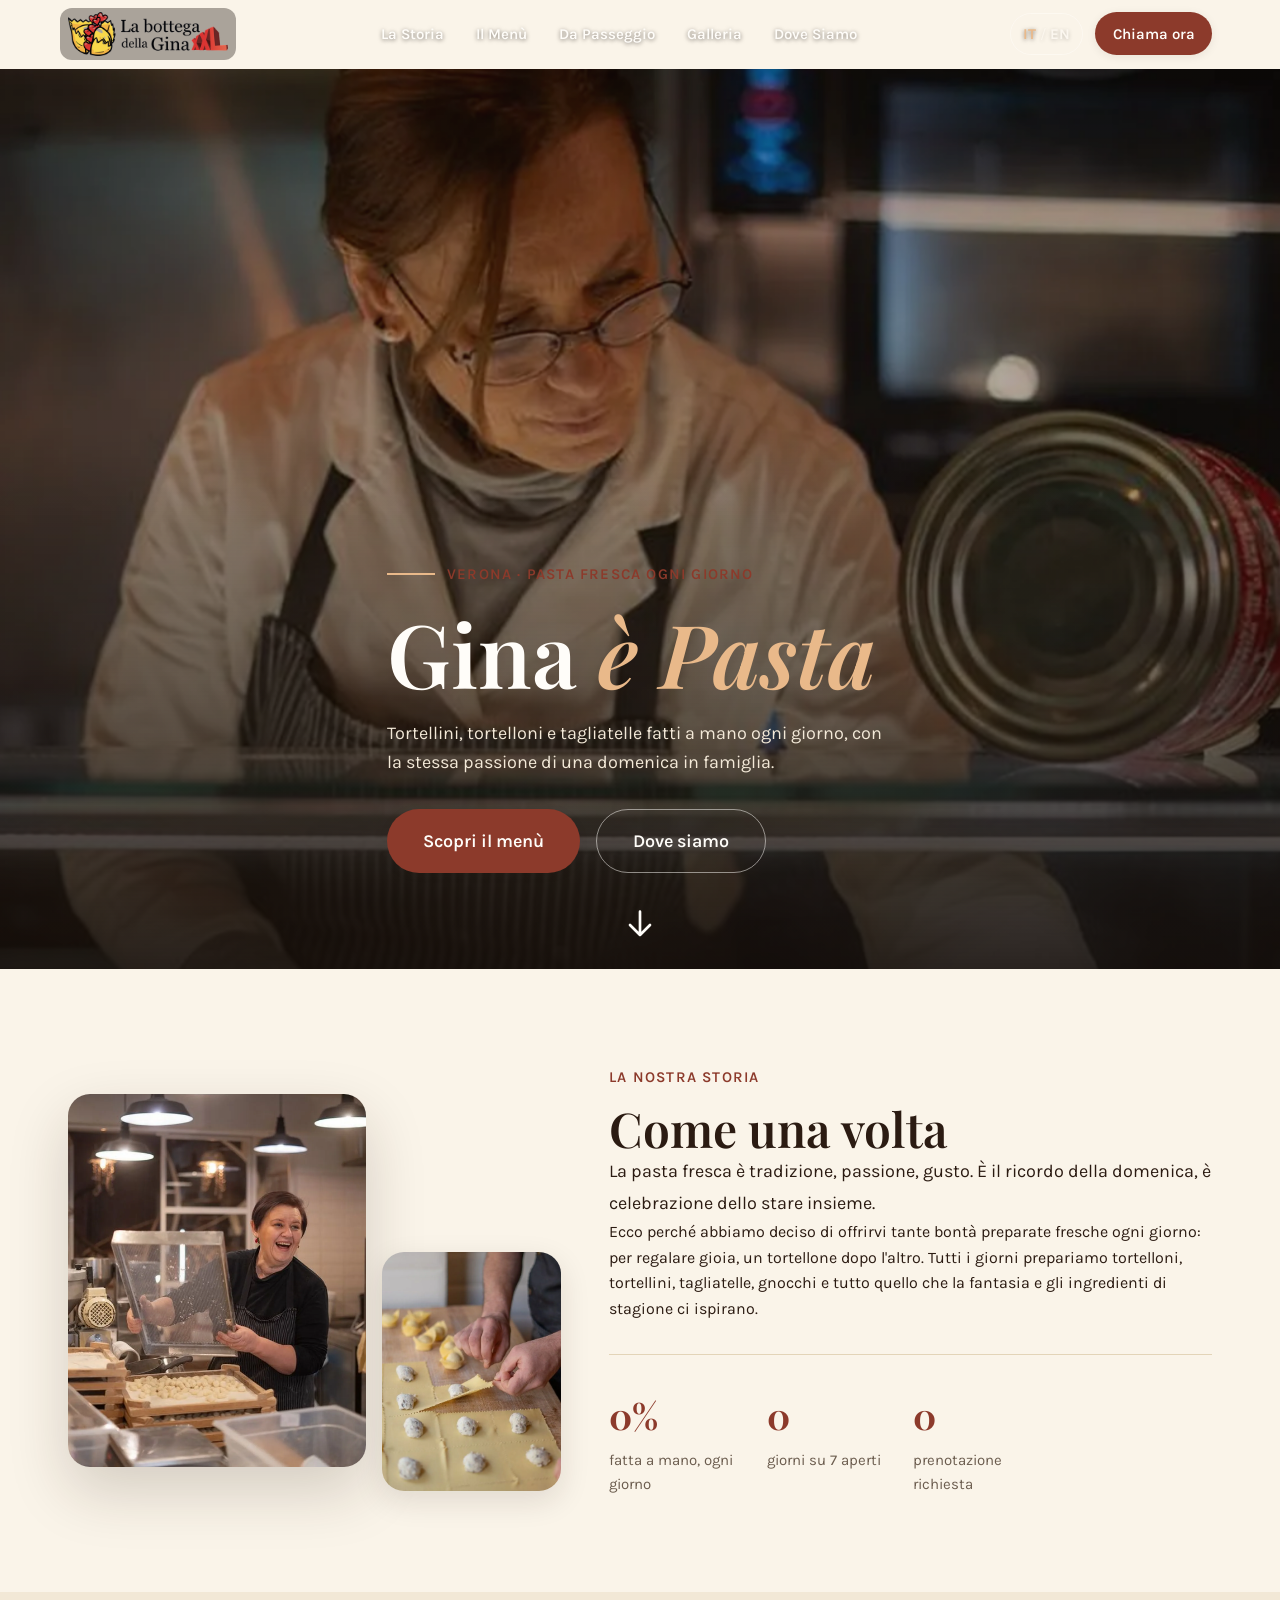
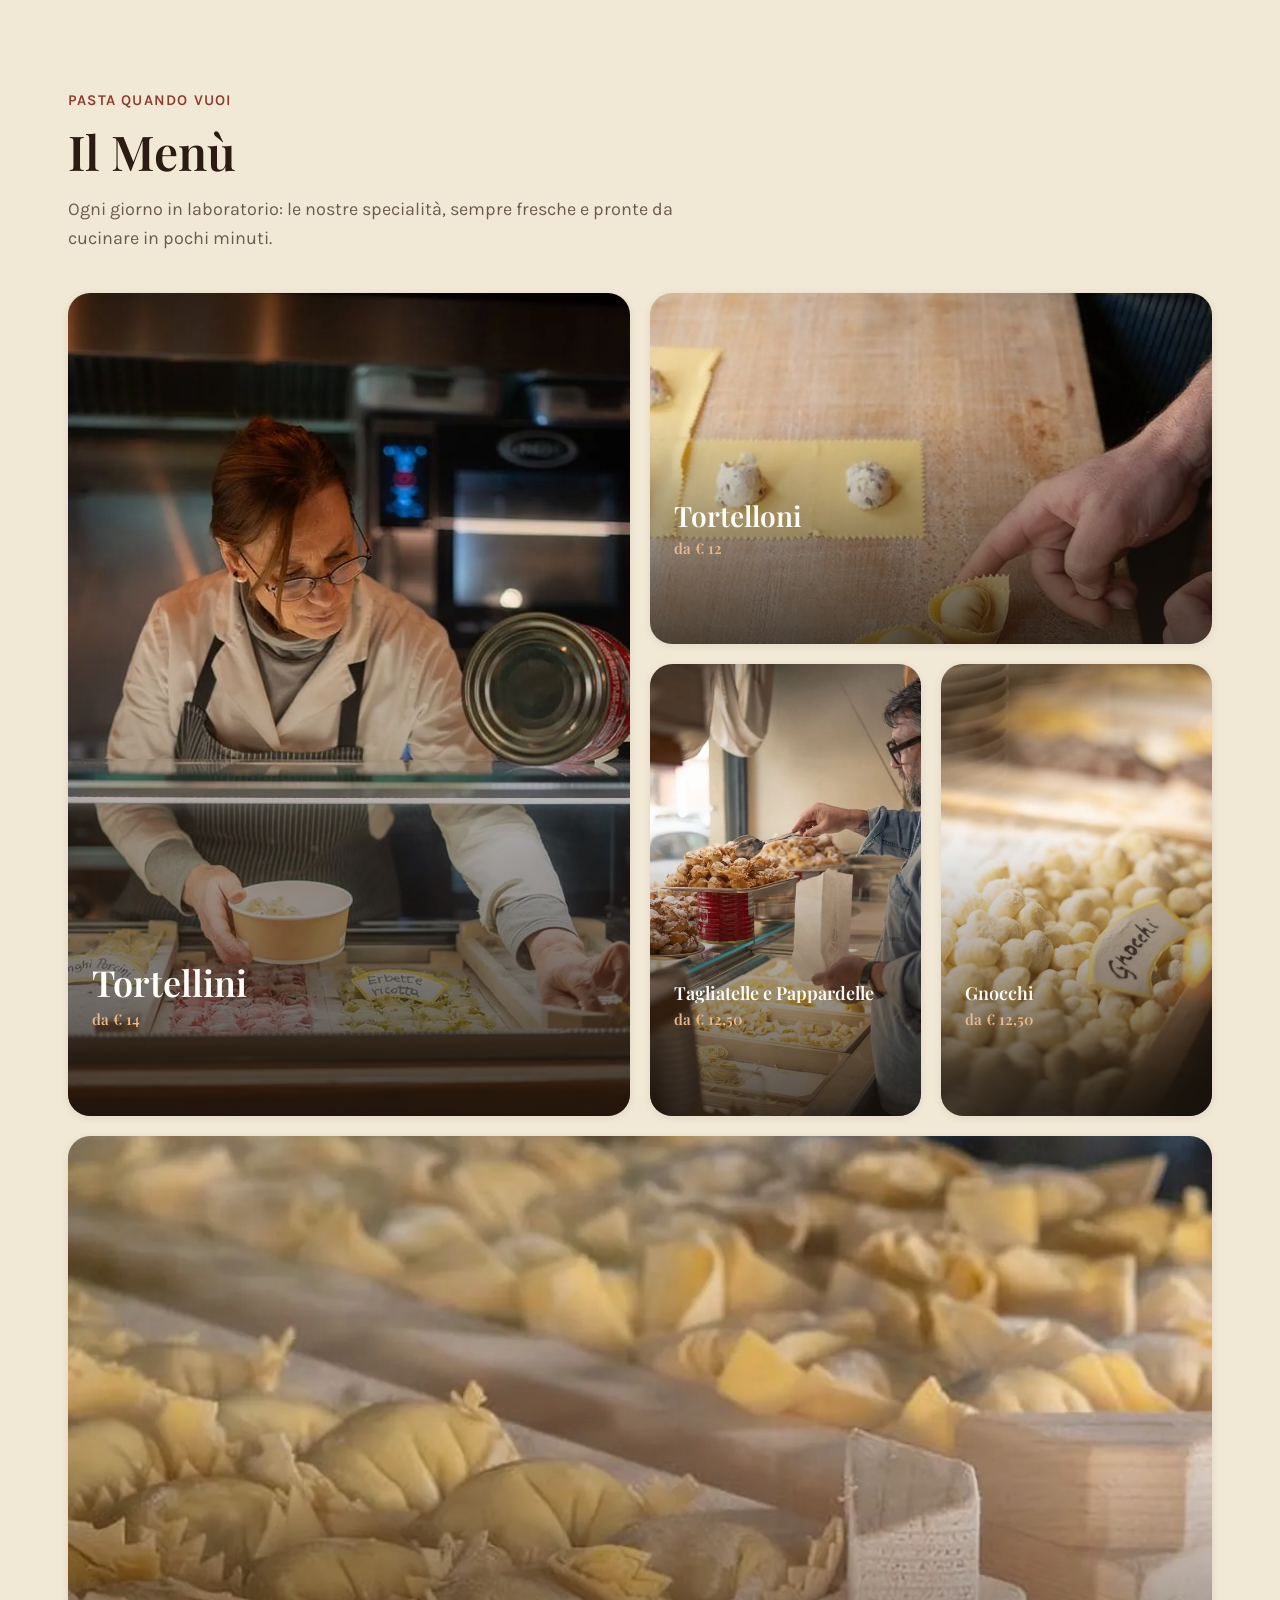
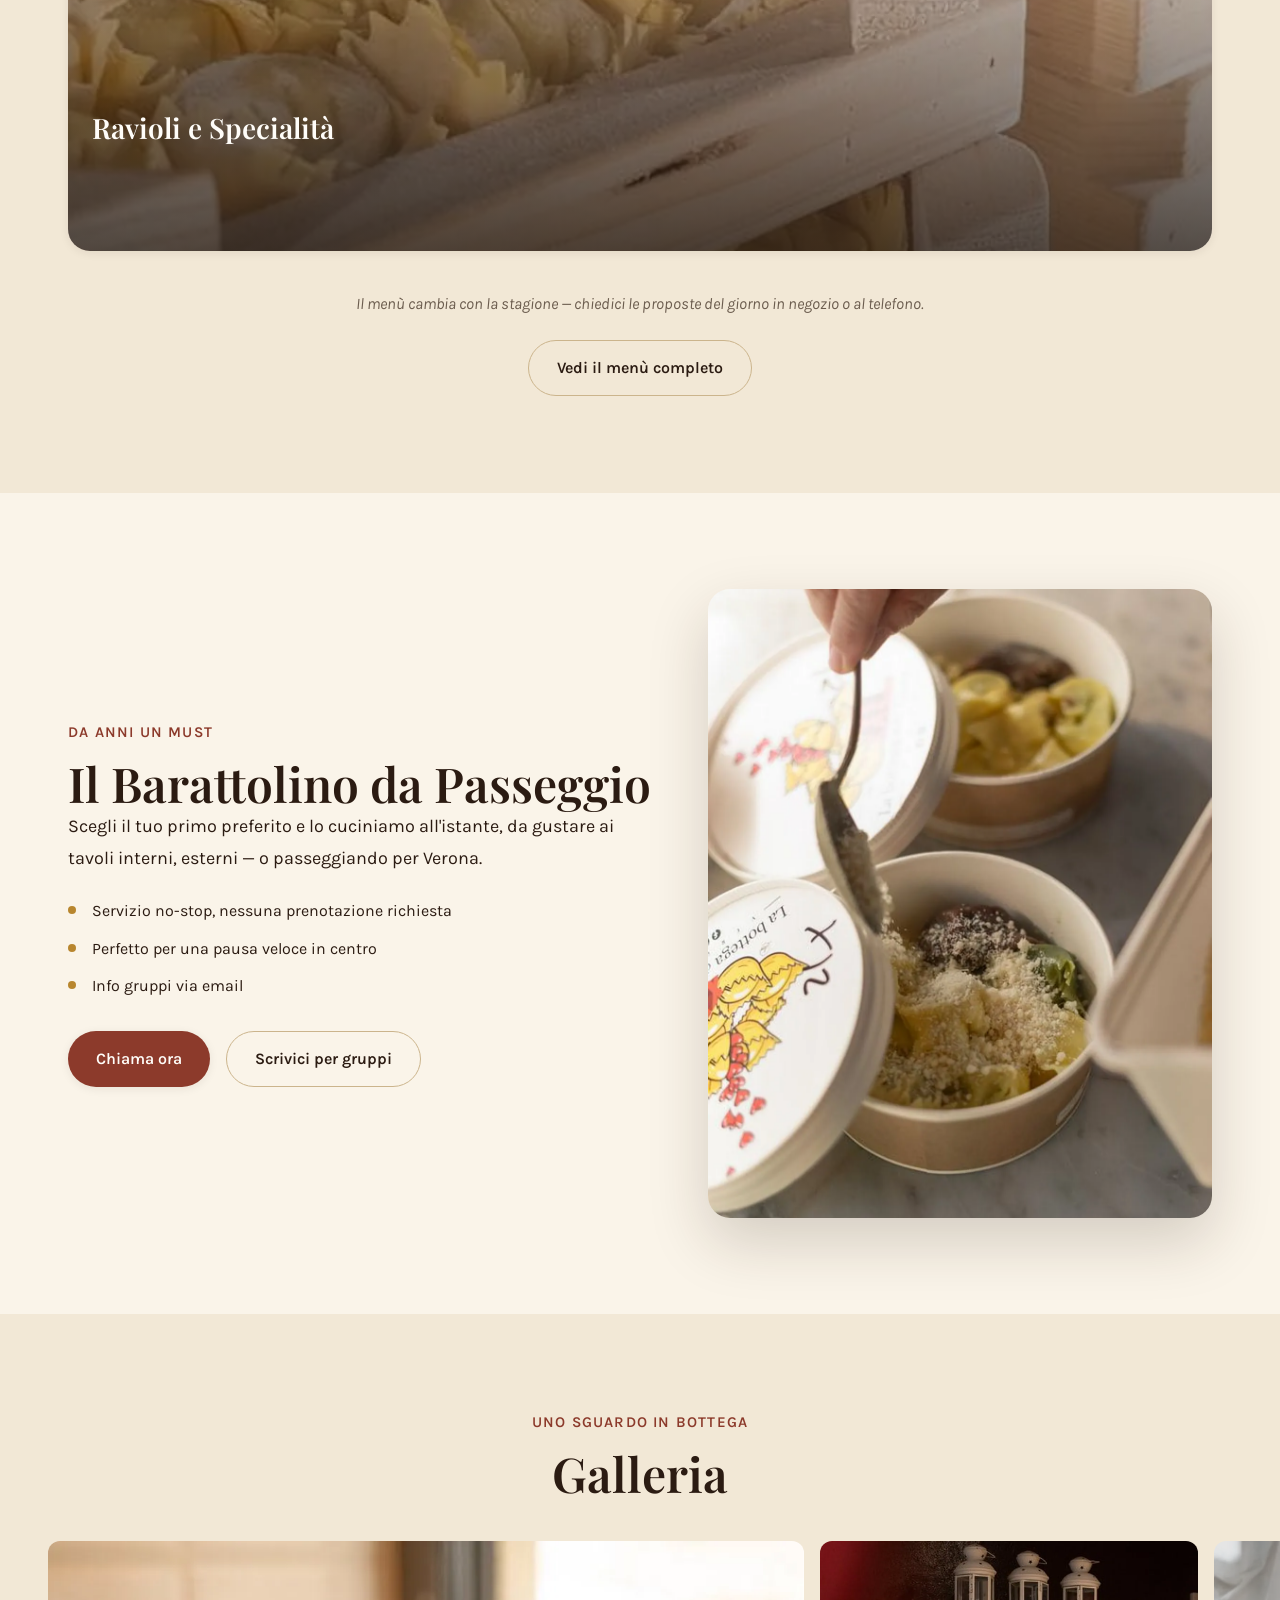
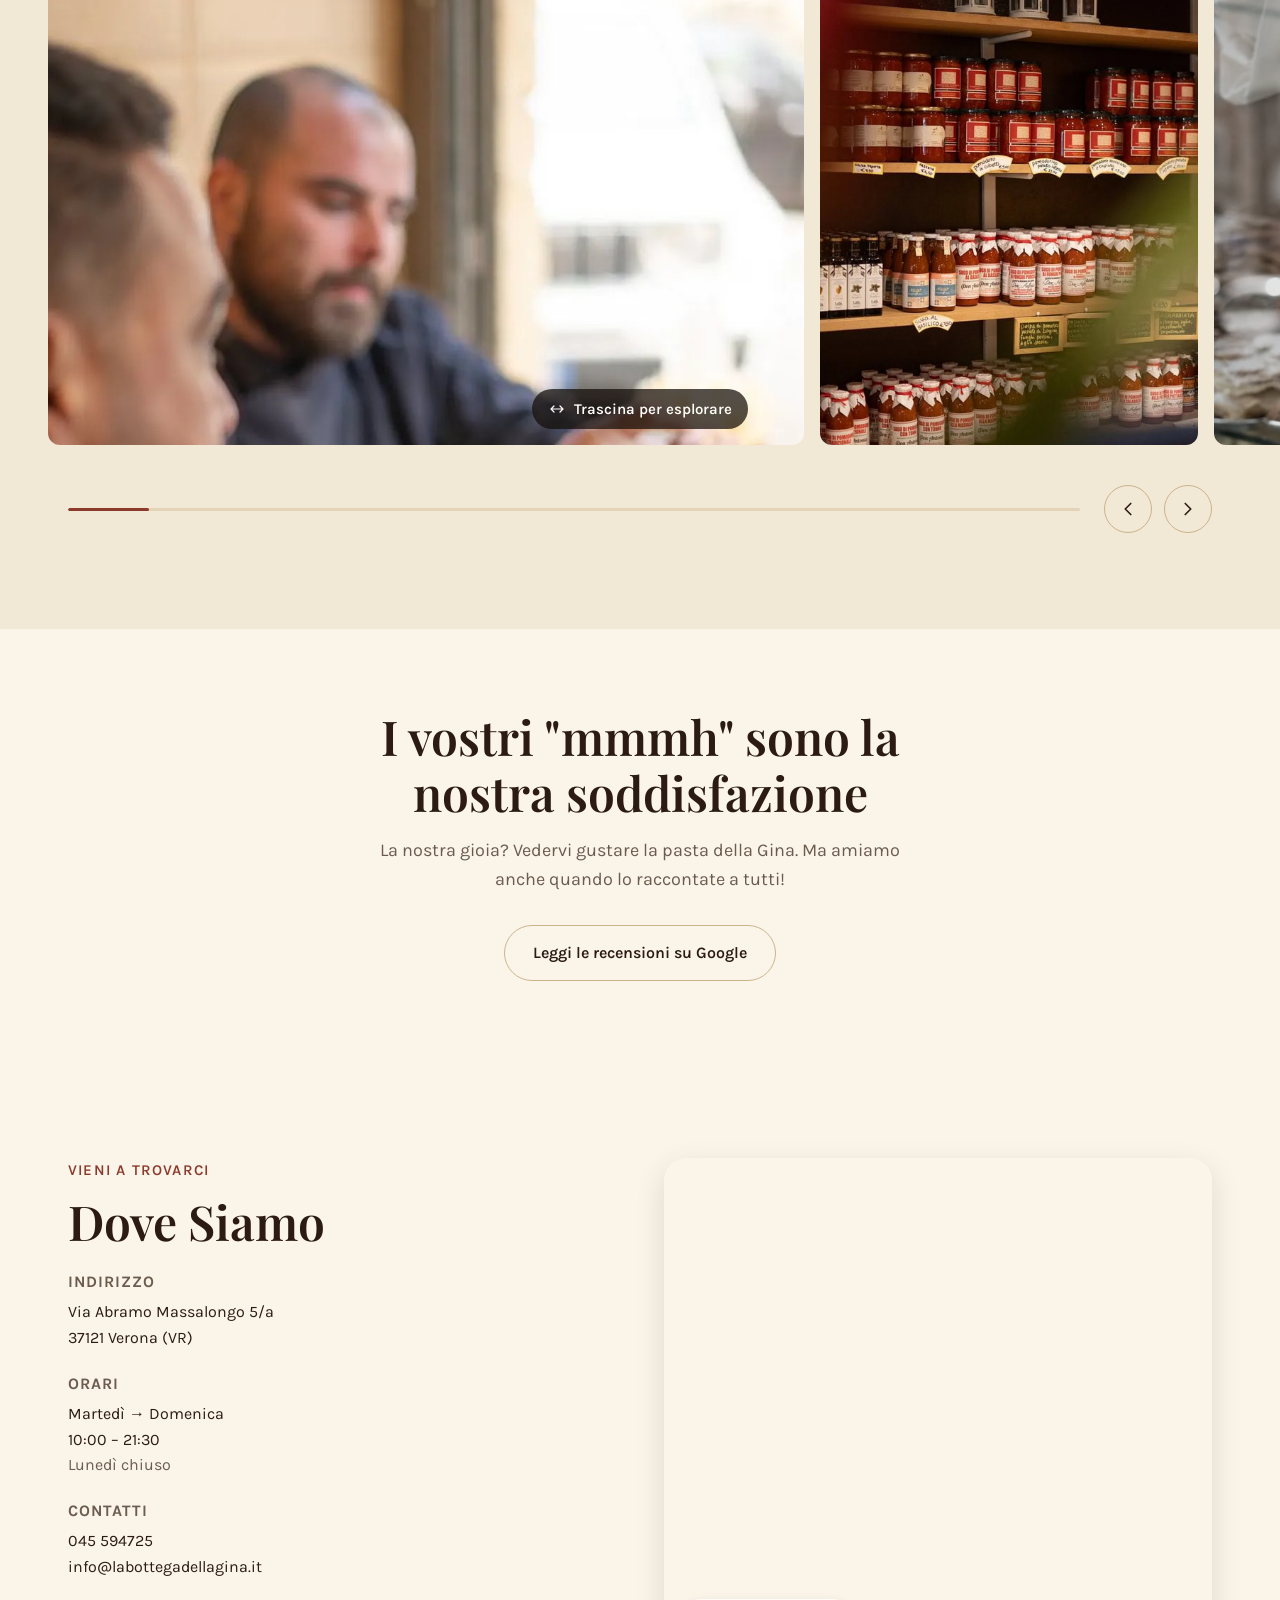
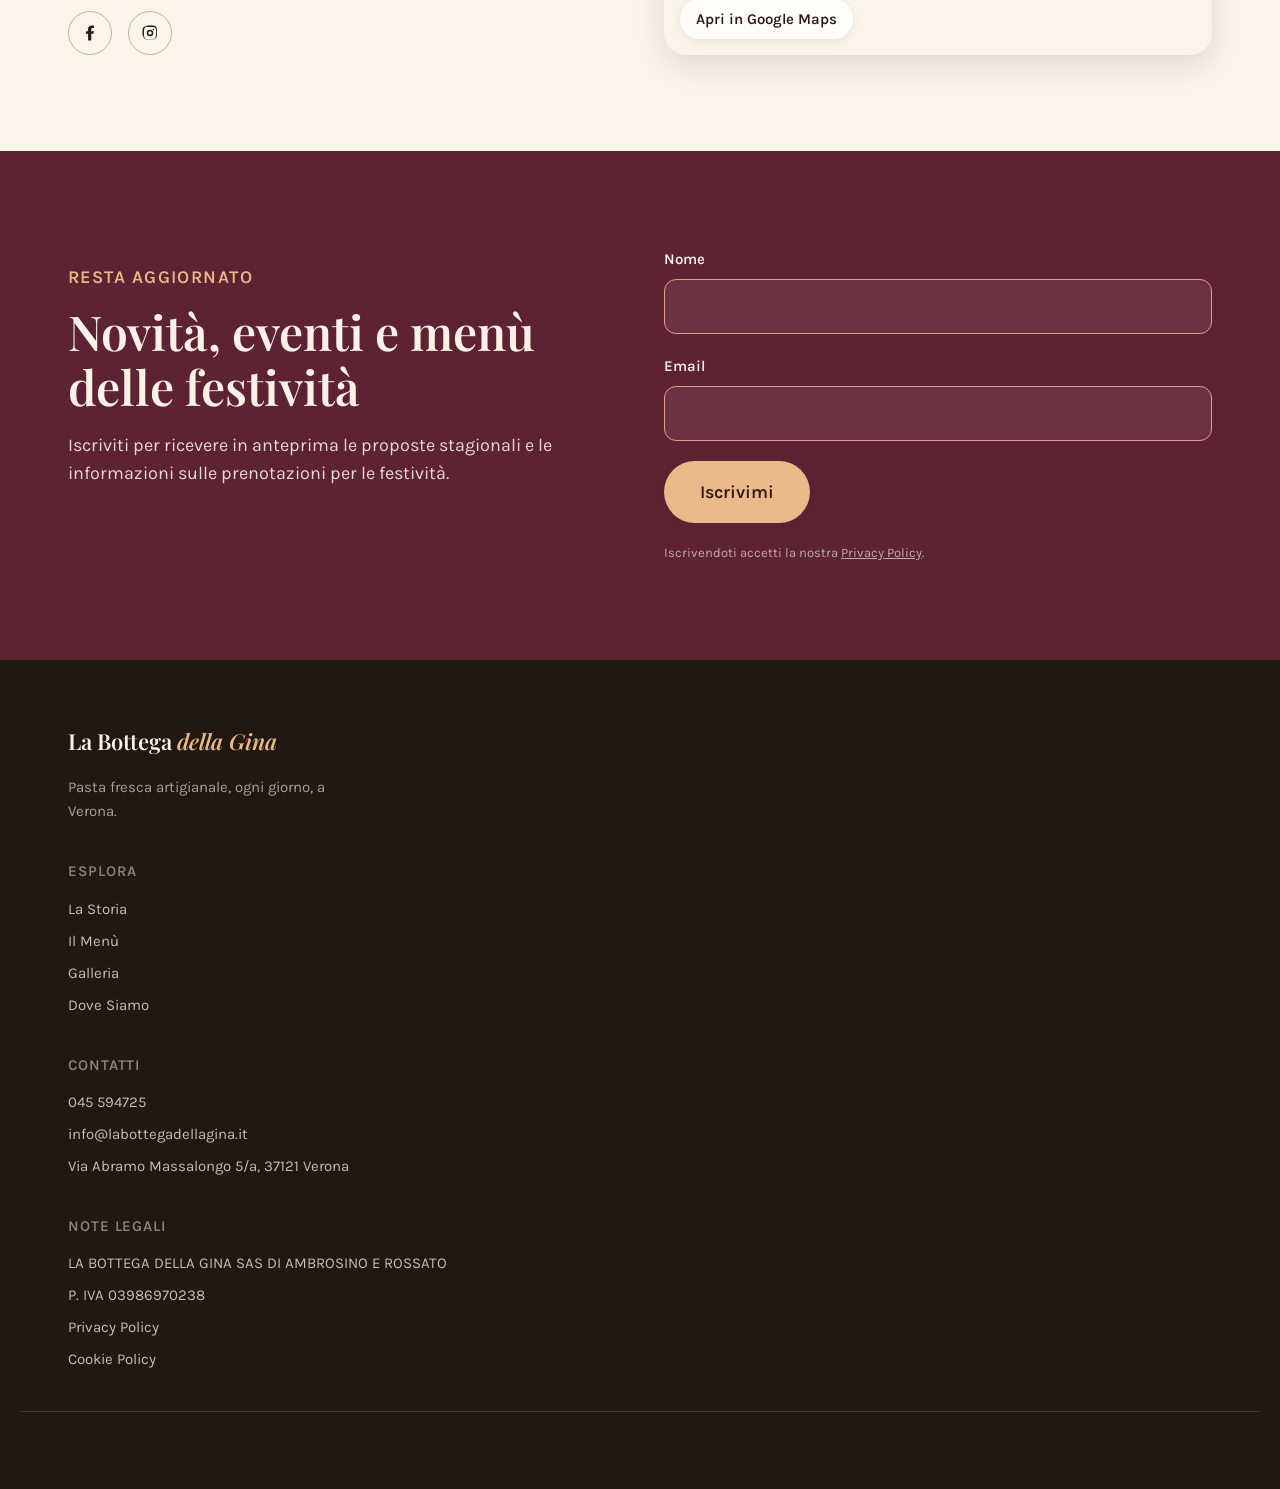
==== commit 98f8456e: "add feature" ====
--- a/index.html
+++ b/index.html
@@ -10,11 +10,55 @@
 <meta property="og:title" content="La Bottega della Gina — Pasta Fresca Artigianale a Verona">
 <meta property="og:description" content="Gina = Pasta. Tortellini, tortelloni e tagliatelle fatti a mano ogni giorno, come una volta.">
 <meta property="og:type" content="website">
-<meta property="og:image" content="assets/img/hero.jpg">
+<meta property="og:image" content="assets/img/menu-tortellini.jpg">
+<meta property="og:image:width" content="1066">
+<meta property="og:image:height" content="1600">
+<meta property="og:locale" content="it_IT">
+<meta name="twitter:card" content="summary_large_image">
 
 <link rel="icon" type="image/png" sizes="32x32" href="assets/img/favicon-32.png">
 <link rel="icon" type="image/png" sizes="16x16" href="assets/img/favicon-16.png">
 <link rel="apple-touch-icon" sizes="180x180" href="assets/img/favicon-180.png">
+
+<!--
+  Dominio dedotto dall'email (info@labottegadellagina.it) — hosting/dominio
+  definitivo non ancora confermati (vedi README). Aggiornare "url" qui sotto
+  quando il sito sarà pubblicato, così come i due url in robots.txt/sitemap.xml.
+-->
+<script type="application/ld+json">
+{
+  "@context": "https://schema.org",
+  "@type": ["LocalBusiness", "FoodEstablishment"],
+  "name": "La Bottega della Gina",
+  "legalName": "La Bottega della Gina SAS di Ambrosino e Rossato",
+  "image": "https://www.labottegadellagina.it/assets/img/menu-tortellini.jpg",
+  "logo": "https://www.labottegadellagina.it/assets/img/logo.png",
+  "url": "https://www.labottegadellagina.it/",
+  "telephone": "+39 045 594725",
+  "email": "info@labottegadellagina.it",
+  "servesCuisine": "Italian",
+  "priceRange": "€€",
+  "address": {
+    "@type": "PostalAddress",
+    "streetAddress": "Via Abramo Massalongo 5/a",
+    "addressLocality": "Verona",
+    "postalCode": "37121",
+    "addressRegion": "VR",
+    "addressCountry": "IT"
+  },
+  "openingHoursSpecification": {
+    "@type": "OpeningHoursSpecification",
+    "dayOfWeek": ["Tuesday", "Wednesday", "Thursday", "Friday", "Saturday", "Sunday"],
+    "opens": "10:00",
+    "closes": "21:30"
+  },
+  "sameAs": [
+    "https://www.facebook.com/labottegadellagina/",
+    "https://www.instagram.com/labottegadellagina/",
+    "https://g.page/LaBottegadellaGinaVerona"
+  ]
+}
+</script>
 
 <link rel="preconnect" href="https://fonts.googleapis.com">
 <link rel="preconnect" href="https://fonts.gstatic.com" crossorigin>
@@ -24,14 +68,16 @@
 <link rel="stylesheet" href="assets/css/style.css">
 <link rel="stylesheet" href="assets/css/premium.css">
 </head>
-<body>
+<body class="has-hero">
 
 <a class="skip-link" href="#main" data-i18n="skip_link">Salta al contenuto principale</a>
 
 <header class="site-header" id="site-header">
   <div class="container header-inner">
     <a href="#hero" class="brand" aria-label="La Bottega della Gina — Home">
-      <img src="assets/img/logo.png" alt="La Bottega della Gina" class="brand-logo" width="145" height="40">
+      <span class="brand-logo-frame">
+        <img src="assets/img/logo.png" alt="La Bottega della Gina" class="brand-logo" width="145" height="40">
+      </span>
     </a>
 
     <nav class="main-nav" id="main-nav" aria-label="Navigazione principale">
@@ -78,8 +124,8 @@
   <section class="hero" id="hero">
     <div class="hero-media">
       <picture>
-        <source srcset="assets/img/hero.webp" type="image/webp">
-        <img src="assets/img/hero.jpg" alt="Vasetti di sugo artigianale Don Antonio e pasta fresca esposta nella bottega" fetchpriority="high" width="2200" height="1466">
+        <source srcset="assets/img/menu-tortellini.webp" type="image/webp">
+        <img src="assets/img/menu-tortellini.jpg" alt="Gina prepara e serve i tortellini freschi al banco della bottega, tra vassoi con etichette scritte a mano" fetchpriority="high" width="1066" height="1600">
       </picture>
       <div class="hero-scrim" aria-hidden="true"></div>
     </div>
@@ -158,6 +204,7 @@
           <div class="tile-scrim" aria-hidden="true"></div>
           <div class="tile-content">
             <h3 data-i18n="menu_tortellini_title">Tortellini</h3>
+            <span class="tile-price" data-i18n="menu_tortellini_price">da € 14</span>
             <p data-i18n="menu_tortellini_desc">Il cuore della bottega: ripieni classici e stagionali, piegati uno a uno a mano.</p>
           </div>
         </article>
@@ -170,6 +217,7 @@
           <div class="tile-scrim" aria-hidden="true"></div>
           <div class="tile-content">
             <h3 data-i18n="menu_tortelloni_title">Tortelloni</h3>
+            <span class="tile-price" data-i18n="menu_tortelloni_price">da € 12</span>
             <p data-i18n="menu_tortelloni_desc">Formato generoso, ripieni ricchi: la pasta della domenica tutti i giorni della settimana.</p>
           </div>
         </article>
@@ -182,6 +230,7 @@
           <div class="tile-scrim" aria-hidden="true"></div>
           <div class="tile-content">
             <h3 data-i18n="menu_tagliatelle_title">Tagliatelle e Pappardelle</h3>
+            <span class="tile-price" data-i18n="menu_tagliatelle_price">da € 12,50</span>
             <p data-i18n="menu_tagliatelle_desc">Tirate a mano ogni mattina, pronte per il vostro sugo preferito.</p>
           </div>
         </article>
@@ -194,6 +243,7 @@
           <div class="tile-scrim" aria-hidden="true"></div>
           <div class="tile-content">
             <h3 data-i18n="menu_gnocchi_title">Gnocchi</h3>
+            <span class="tile-price" data-i18n="menu_gnocchi_price">da € 12,50</span>
             <p data-i18n="menu_gnocchi_desc">Morbidi, leggeri, preparati con patate selezionate ogni giorno.</p>
           </div>
         </article>
@@ -254,6 +304,7 @@
         <h2 data-reveal data-i18n="galleria_title">Galleria</h2>
       </div>
     </div>
+    <div class="gallery-viewport-wrap">
     <div class="gallery-viewport">
       <div class="gallery-track" id="gallery-track">
         <button class="gallery-item size-wide" data-reveal data-index="0" aria-label="Apri foto 1 in dimensione grande">
@@ -301,6 +352,11 @@
         <button class="gallery-item size-square" data-reveal data-index="14" aria-label="Apri foto 15 in dimensione grande">
           <picture><source srcset="assets/img/gallery/gallery-15.webp" type="image/webp"><img src="assets/img/gallery/gallery-15.jpg" alt="Signora della bottega al lavoro con la tagliatrice di pasta" loading="lazy" width="1066" height="1600"></picture>
         </button>
+      </div>
+    </div>
+      <div class="gallery-hint" id="gallery-hint" aria-hidden="true">
+        <svg viewBox="0 0 24 24" aria-hidden="true"><path stroke="currentColor" stroke-width="1.6" fill="none" stroke-linecap="round" stroke-linejoin="round" d="M4 12h16M8 8l-4 4 4 4M16 8l4 4-4 4"/></svg>
+        <span data-i18n="galleria_hint">Trascina per esplorare</span>
       </div>
     </div>
     <div class="gallery-nav container">
@@ -313,6 +369,15 @@
           <svg viewBox="0 0 24 24" aria-hidden="true"><path stroke="currentColor" stroke-width="1.8" fill="none" stroke-linecap="round" stroke-linejoin="round" d="M9 6l6 6-6 6"/></svg>
         </button>
       </div>
+    </div>
+  </section>
+
+  <!-- REVIEWS TEASER -->
+  <section class="reviews-teaser">
+    <div class="container reviews-teaser-inner" data-reveal>
+      <h2 data-i18n="reviews_title">I vostri "mmmh" sono la nostra soddisfazione</h2>
+      <p data-i18n="reviews_body">La nostra gioia? Vedervi gustare la pasta della Gina. Ma amiamo anche quando lo raccontate a tutti!</p>
+      <a class="btn btn-ghost" href="https://g.page/LaBottegadellaGinaVerona?share" target="_blank" rel="noopener" data-i18n="reviews_google">Leggi le recensioni su Google</a>
     </div>
   </section>
 
--- a/assets/css/style.css
+++ b/assets/css/style.css
@@ -135,11 +135,36 @@
   position: sticky;
   top: 0;
   z-index: var(--z-nav);
-  background: rgba(250, 244, 233, 0.86);
-  backdrop-filter: blur(14px) saturate(140%);
-  -webkit-backdrop-filter: blur(14px) saturate(140%);
-  border-bottom: 1px solid var(--color-border);
-  transition: background-color var(--duration-base) var(--ease-out);
+  --header-bg: rgba(250, 244, 233, 0.86);
+  --header-fg: var(--color-fg);
+  --header-border: var(--color-border);
+  --header-accent-border: var(--color-border-strong);
+  --header-accent: var(--color-primary);
+  --header-blur: blur(14px) saturate(140%);
+  background: var(--header-bg);
+  backdrop-filter: var(--header-blur);
+  -webkit-backdrop-filter: var(--header-blur);
+  border-bottom: 1px solid var(--header-border);
+  transition: background-color var(--duration-base) var(--ease-out),
+              border-color var(--duration-base) var(--ease-out),
+              backdrop-filter var(--duration-base) var(--ease-out);
+}
+
+/* Transparent over the hero, solid again once it's scrolled past (home page only) */
+body.has-hero .site-header:not(.is-solid) {
+  --header-bg: transparent;
+  --header-fg: #FFFDF9;
+  --header-border: transparent;
+  --header-accent-border: rgba(255, 253, 249, 0.5);
+  --header-accent: #E9B98A;
+  --header-blur: none;
+}
+/* Insurance against low-contrast moments as the photo scrolls behind a
+   transparent header — a photo has no guaranteed-safe zone the way a solid
+   background does. */
+body.has-hero .site-header:not(.is-solid) .main-nav a,
+body.has-hero .site-header:not(.is-solid) .lang-toggle {
+  text-shadow: 0 1px 4px rgba(20, 13, 9, 0.55);
 }
 .header-inner {
   display: flex;
@@ -150,6 +175,17 @@
 }
 
 .brand { display: flex; align-items: center; gap: var(--space-3); cursor: pointer; }
+.brand-logo-frame {
+  display: inline-flex;
+  padding: 4px 8px;
+  margin: -4px -8px;
+  border-radius: var(--radius-md);
+  background: transparent;
+  transition: background-color var(--duration-base) var(--ease-out);
+}
+body.has-hero .site-header:not(.is-solid) .brand-logo-frame {
+  background: rgba(20, 13, 9, 0.35);
+}
 .brand-logo { height: 44px; width: auto; }
 @media (max-width: 374px) { .brand-logo { height: 38px; } }
 
@@ -161,6 +197,8 @@
   padding: var(--space-2) 0;
   position: relative;
   cursor: pointer;
+  color: var(--header-fg);
+  transition: color var(--duration-base) var(--ease-out);
 }
 .main-nav a::after {
   content: '';
@@ -168,8 +206,8 @@
   left: 0; right: 100%;
   bottom: -2px;
   height: 2px;
-  background: var(--color-primary);
-  transition: right var(--duration-base) var(--ease-out);
+  background: var(--header-accent);
+  transition: right var(--duration-base) var(--ease-out), background-color var(--duration-base) var(--ease-out);
 }
 .main-nav a:hover::after { right: 0; }
 
@@ -179,14 +217,15 @@
   display: flex; align-items: center; gap: var(--space-1);
   font-size: var(--text-sm); font-weight: 700;
   padding: var(--space-2) var(--space-3);
-  border: 1.5px solid var(--color-border-strong);
+  border: 1.5px solid var(--header-accent-border);
   border-radius: var(--radius-full);
   cursor: pointer;
-  transition: border-color var(--duration-base) var(--ease-out);
-}
-.lang-toggle:hover { border-color: var(--color-primary); }
+  color: var(--header-fg);
+  transition: border-color var(--duration-base) var(--ease-out), color var(--duration-base) var(--ease-out);
+}
+.lang-toggle:hover { border-color: var(--header-accent); }
 .lang-option { opacity: 0.4; transition: opacity var(--duration-fast) var(--ease-out); }
-.lang-option.is-active { opacity: 1; color: var(--color-primary); }
+.lang-option.is-active { opacity: 1; color: var(--header-accent); }
 .lang-sep { opacity: 0.3; font-weight: 400; }
 
 .header-cta { display: none; }
@@ -197,9 +236,9 @@
   cursor: pointer;
 }
 .hamburger span {
-  display: block; width: 22px; height: 2px; background: var(--color-fg);
+  display: block; width: 22px; height: 2px; background: var(--header-fg);
   margin-inline: auto;
-  transition: transform var(--duration-base) var(--ease-out), opacity var(--duration-base) var(--ease-out);
+  transition: transform var(--duration-base) var(--ease-out), opacity var(--duration-base) var(--ease-out), background-color var(--duration-base) var(--ease-out);
 }
 .hamburger[aria-expanded="true"] span:nth-child(1) { transform: translateY(7px) rotate(45deg); }
 .hamburger[aria-expanded="true"] span:nth-child(2) { opacity: 0; }
@@ -230,6 +269,7 @@
   color: #FFFDF9;
 }
 .hero-media { position: absolute; inset: 0; z-index: 0; }
+.hero-media picture { position: absolute; inset: 0; display: block; }
 .hero-media img {
   width: 100%; height: 100%; object-fit: cover; object-position: 60% 40%;
 }
@@ -334,6 +374,10 @@
   isolation: isolate;
 }
 .bento-tile[data-tile="wide"], .bento-tile[data-tile="banner"] { aspect-ratio: 16/10; }
+/* small1/small2 are narrow on mobile (2-up grid) — the default 4/5 ratio is too short
+   for a two-line title + description; the 768px breakpoint already resets this to
+   an explicit min-height, so this only affects the narrow mobile layout. */
+.bento-tile[data-tile="small1"], .bento-tile[data-tile="small2"] { aspect-ratio: 3/5; }
 .bento-tile picture, .bento-tile img {
   position: absolute; inset: 0;
   width: 100%; height: 100%;
@@ -355,13 +399,40 @@
   padding: var(--space-6);
   color: #FFFDF9;
 }
-.tile-content h3 { color: #FFFDF9; font-size: var(--text-2xl); margin-bottom: var(--space-2); }
+.tile-content h3 { color: #FFFDF9; font-size: var(--text-2xl); margin-bottom: var(--space-1); }
 .bento-tile[data-tile="feature"] .tile-content h3 { font-size: clamp(var(--text-2xl), 4vw, var(--text-3xl)); }
+.bento-tile[data-tile="small1"] .tile-content h3, .bento-tile[data-tile="small2"] .tile-content h3 { font-size: var(--text-lg); }
+.tile-price {
+  display: block;
+  font-family: var(--font-display);
+  font-size: var(--text-sm);
+  font-weight: 600;
+  font-variant-numeric: tabular-nums;
+  color: #E9B98A;
+  margin-bottom: var(--space-2);
+}
 .tile-content p {
   color: rgba(255, 253, 249, 0.85);
   font-size: var(--text-sm);
   line-height: var(--leading-relaxed);
   max-width: 34ch;
+}
+/* Safety net: on the narrow homepage tiles, a longer title/description (or a longer
+   translation) must never overflow the card — clamp instead of letting text spill
+   above the tile edge. */
+.bento-tile[data-tile="small1"] .tile-content h3, .bento-tile[data-tile="small2"] .tile-content h3 {
+  display: -webkit-box;
+  -webkit-box-orient: vertical;
+  -webkit-line-clamp: 3;
+  line-clamp: 3;
+  overflow: hidden;
+}
+.bento-tile[data-tile="small1"] .tile-content p, .bento-tile[data-tile="small2"] .tile-content p {
+  display: -webkit-box;
+  -webkit-box-orient: vertical;
+  -webkit-line-clamp: 2;
+  line-clamp: 2;
+  overflow: hidden;
 }
 /* Reveal-on-hover only where hover is meaningful, and only on the homepage bento tiles;
    the asporto price/description cards always show their text — a price must never hide behind hover. */
@@ -409,6 +480,35 @@
 /* ---- Galleria (filmstrip orizzontale) ---- */
 .galleria { padding-block: var(--space-24); background: var(--color-bg-alt); }
 .galleria .section-heading { margin-inline: auto; text-align: center; margin-bottom: var(--space-8); }
+
+.gallery-viewport-wrap { position: relative; }
+
+.gallery-hint {
+  position: absolute;
+  left: 50%;
+  bottom: var(--space-6);
+  transform: translateX(-50%);
+  display: none;
+  align-items: center;
+  gap: var(--space-2);
+  padding: var(--space-2) var(--space-4);
+  background: rgba(20, 13, 9, 0.72);
+  color: #FFFDF9;
+  border-radius: var(--radius-full);
+  font-size: var(--text-sm);
+  font-weight: 600;
+  white-space: nowrap;
+  pointer-events: none;
+  opacity: 0;
+  z-index: 2;
+  transition: opacity var(--duration-slow) var(--ease-out);
+}
+.gallery-hint svg { width: 18px; height: 18px; }
+.gallery-hint.is-visible { opacity: 1; }
+/* Desktop-only nudge — touch devices already have an obvious swipe affordance */
+@media (hover: hover) and (pointer: fine) {
+  .gallery-hint { display: flex; }
+}
 
 .gallery-viewport {
   overflow-x: auto;
@@ -666,13 +766,27 @@
 .menu-list { display: flex; flex-direction: column; }
 .menu-list-item {
   display: grid;
-  grid-template-columns: 1fr auto;
-  align-items: baseline;
+  grid-template-columns: auto 1fr auto;
+  align-items: center;
   column-gap: var(--space-4);
   padding-block: var(--space-5);
   border-bottom: 1px solid var(--color-border);
 }
 .menu-list-item:first-child { padding-top: 0; }
+.menu-list-item-media {
+  width: 56px;
+  height: 56px;
+  border-radius: var(--radius-md);
+  overflow: hidden;
+  flex-shrink: 0;
+}
+.menu-list-item-media picture,
+.menu-list-item-media img {
+  display: block;
+  width: 100%;
+  height: 100%;
+  object-fit: cover;
+}
 .menu-list-item-main {
   display: flex;
   align-items: baseline;
@@ -689,11 +803,12 @@
   font-family: var(--font-display);
   font-size: var(--text-lg);
   font-weight: 600;
+  font-variant-numeric: tabular-nums;
   color: var(--color-primary);
   white-space: nowrap;
 }
 .menu-list-item-desc {
-  grid-column: 1 / -1;
+  grid-column: 2 / -1;
   color: var(--color-fg-muted);
   font-size: var(--text-sm);
   margin-top: var(--space-1);
@@ -737,6 +852,7 @@
 .asporto-price {
   font-family: var(--font-display);
   font-size: var(--text-xl);
+  font-variant-numeric: tabular-nums;
   color: #E9B98A;
   margin-bottom: var(--space-2);
 }
@@ -777,6 +893,7 @@
 
   .page-banner-grid { grid-template-columns: 1.1fr 0.9fr; }
   .asporto-grid { grid-template-columns: 1fr 1fr; }
+  .menu-list-item-media { width: 80px; height: 80px; }
 }
 
 /* Desktop — 1024px */
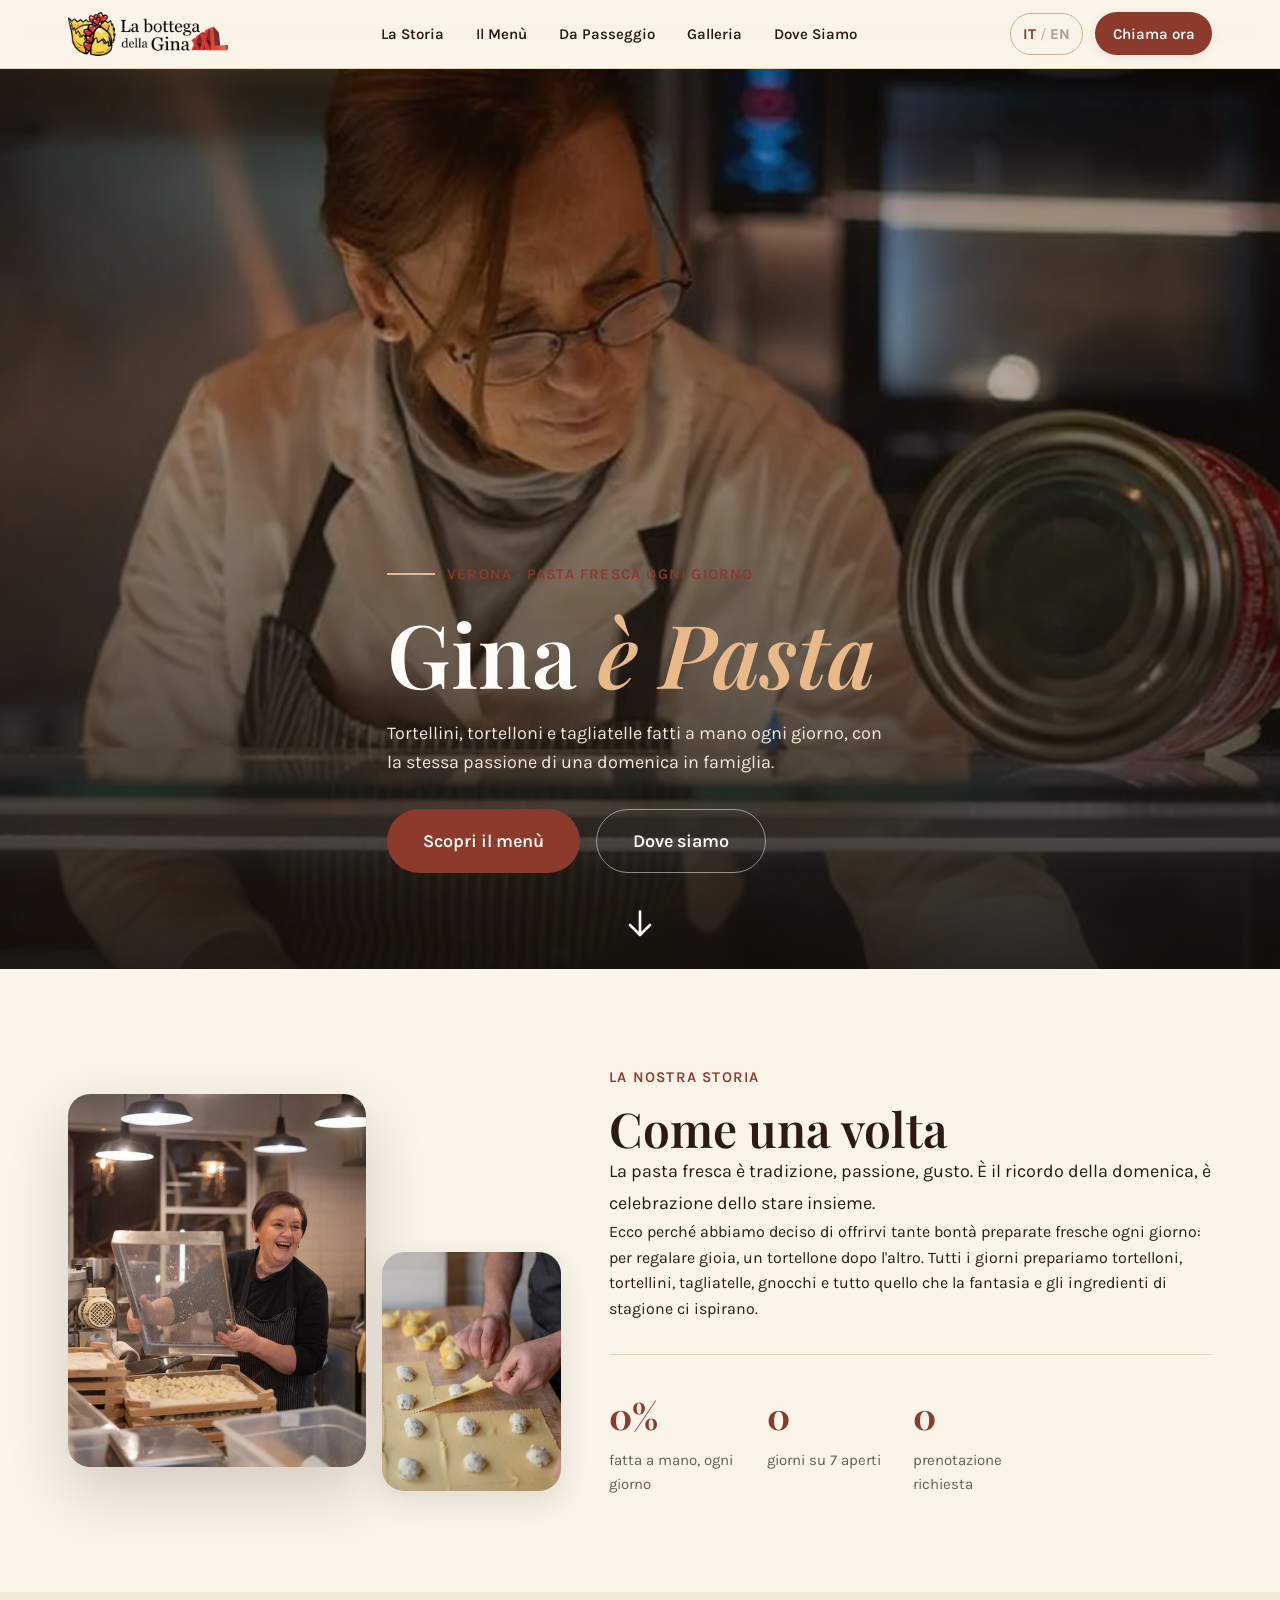
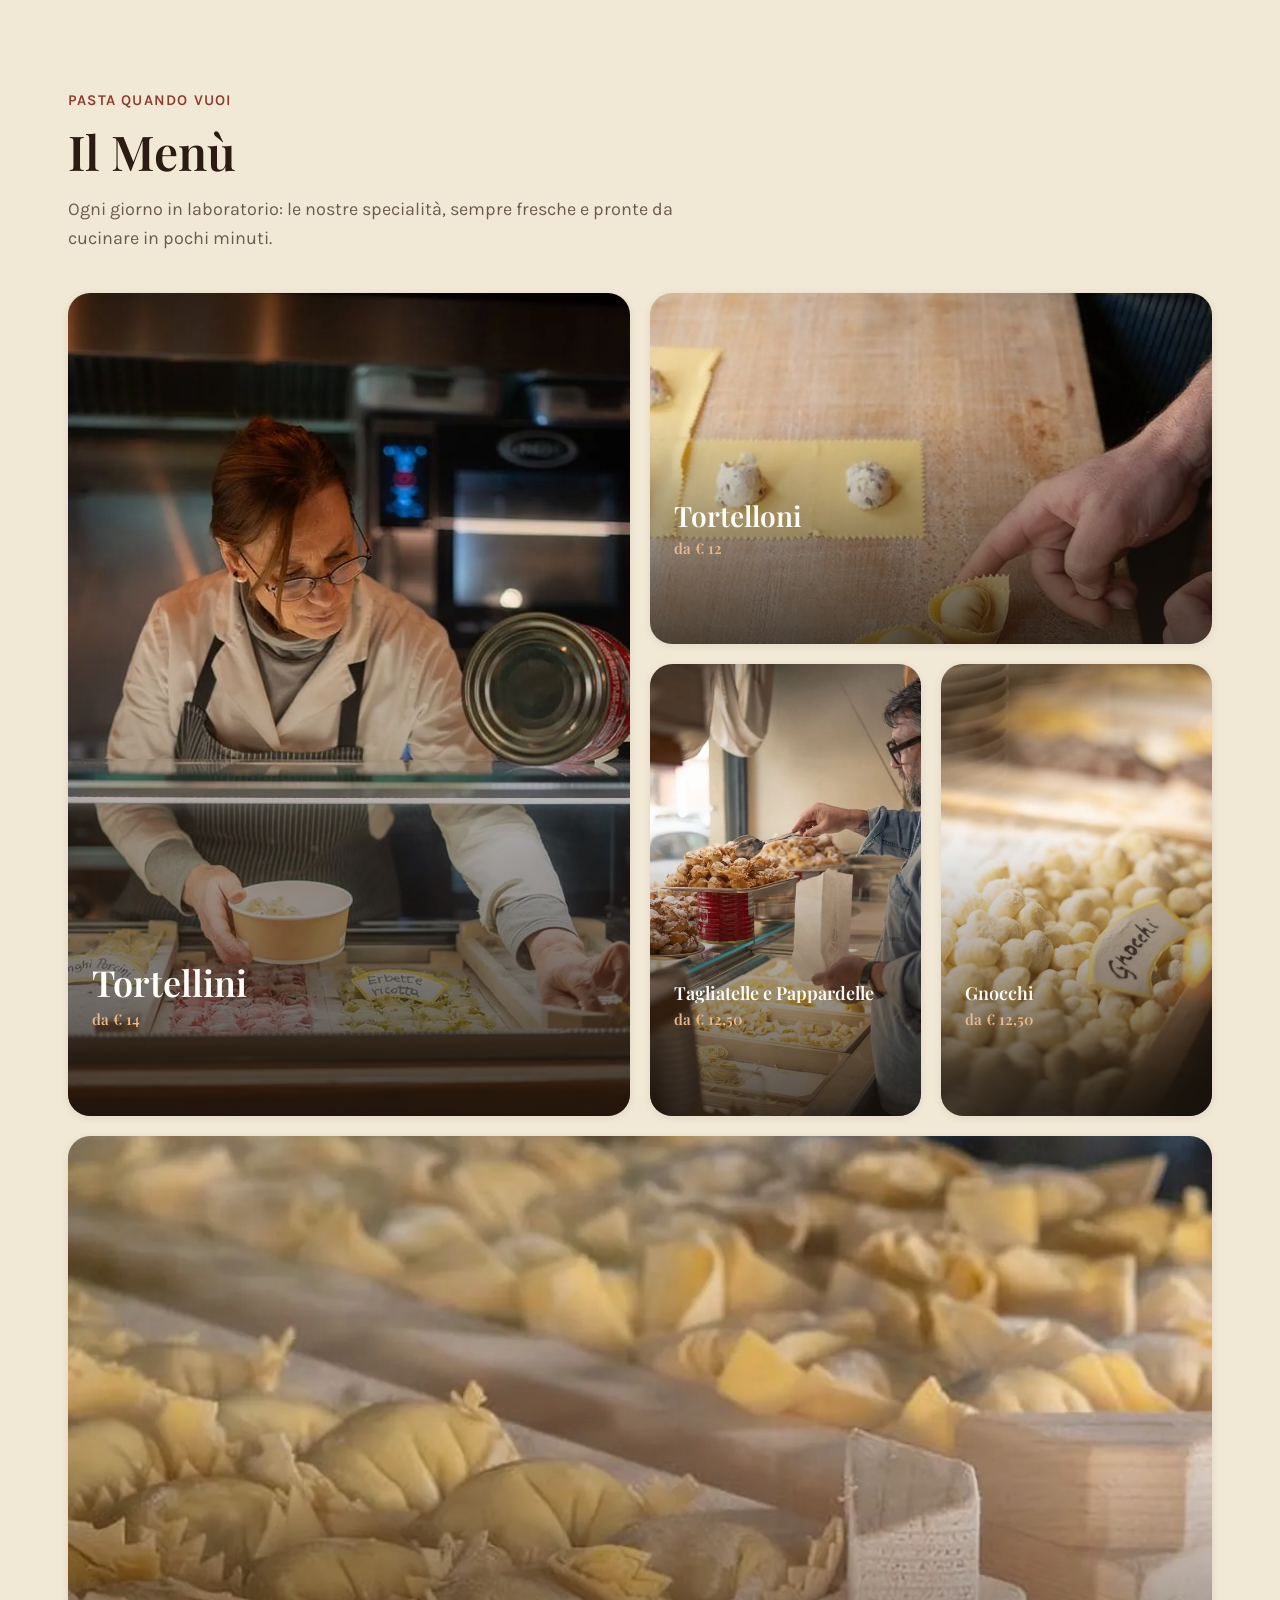
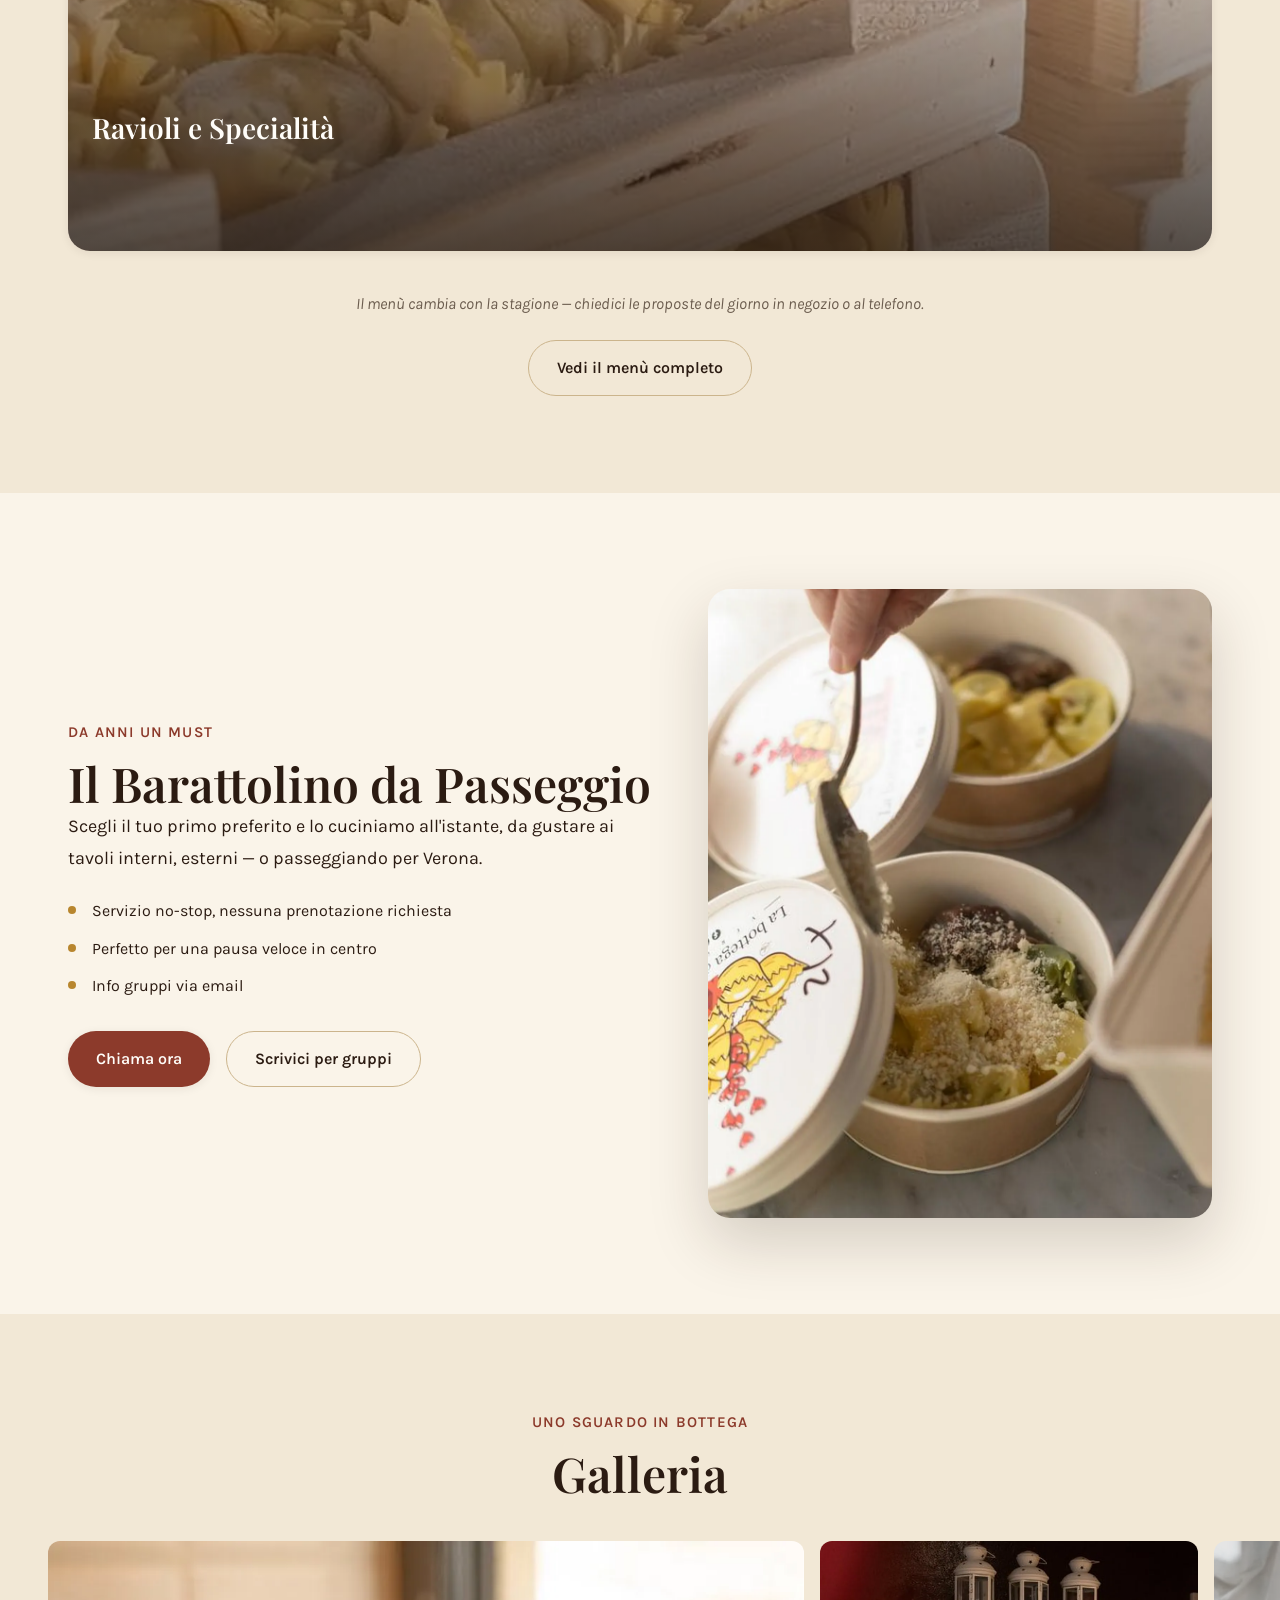
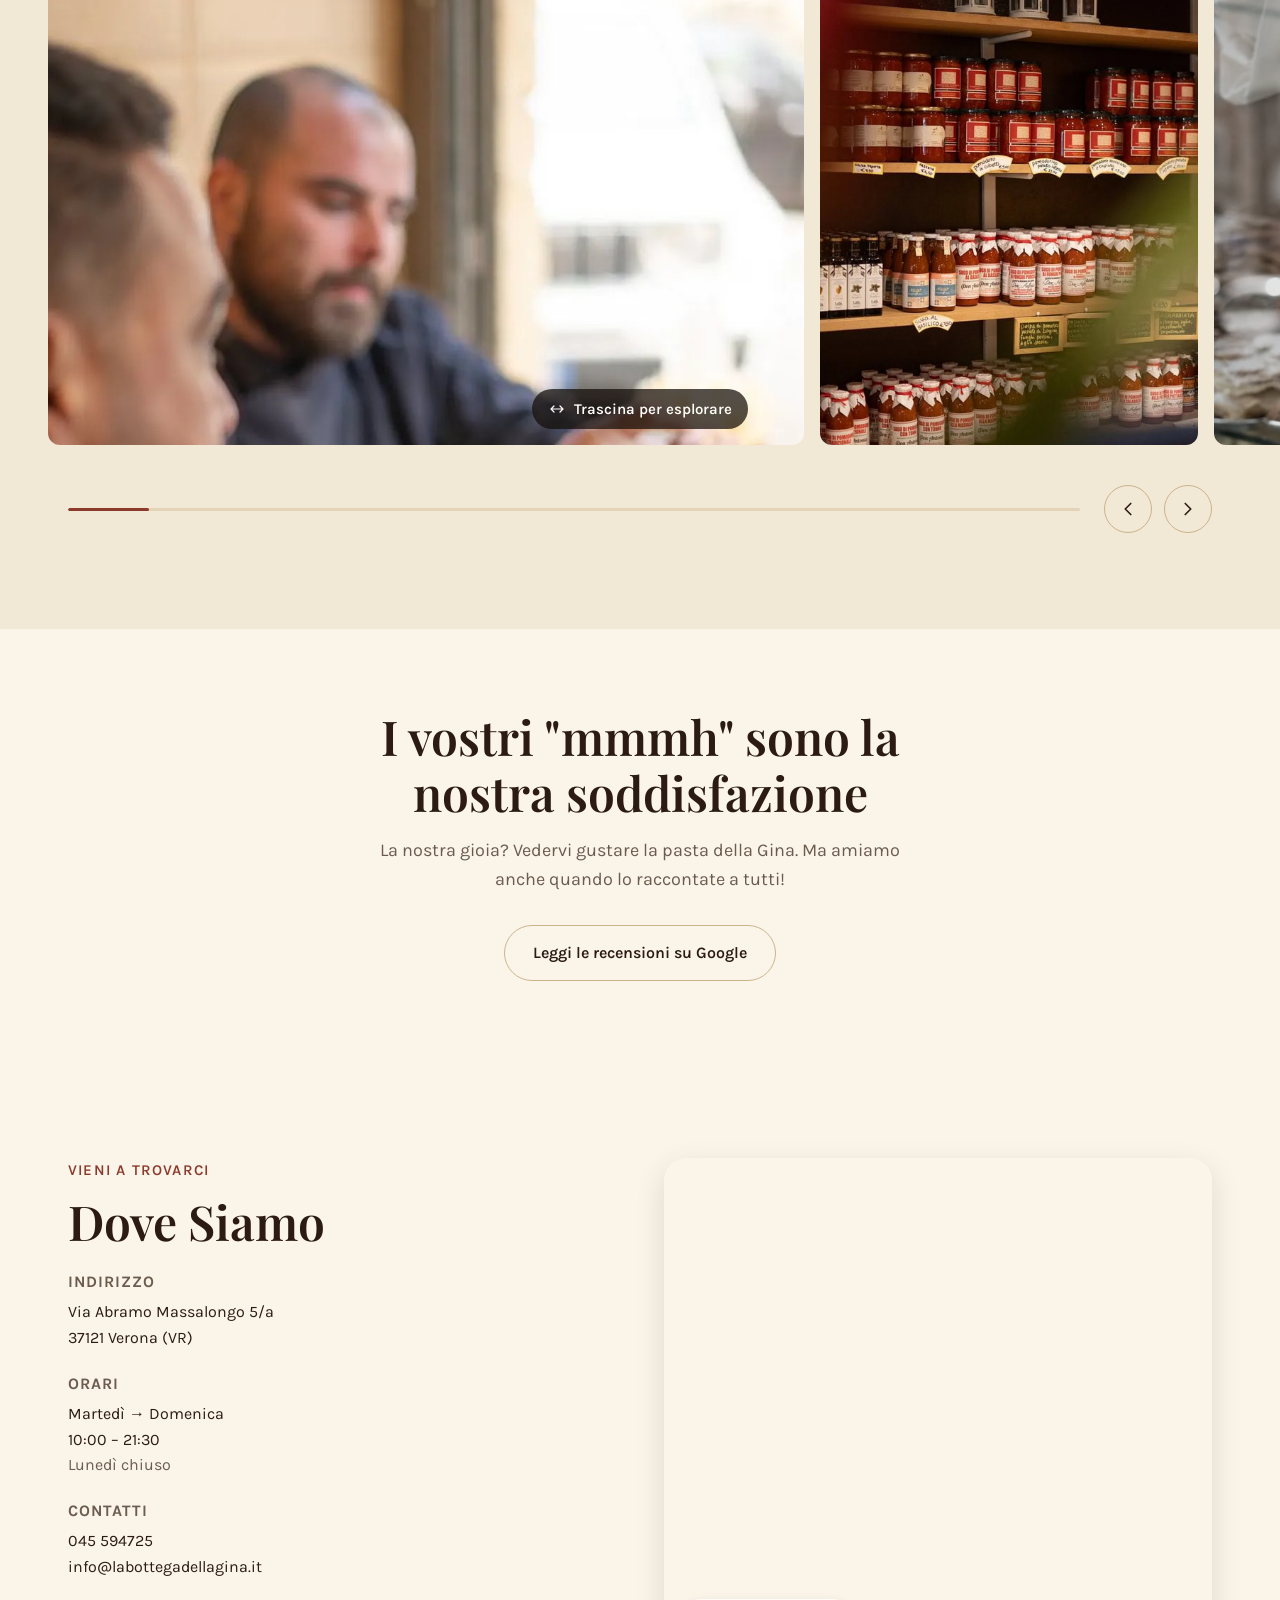
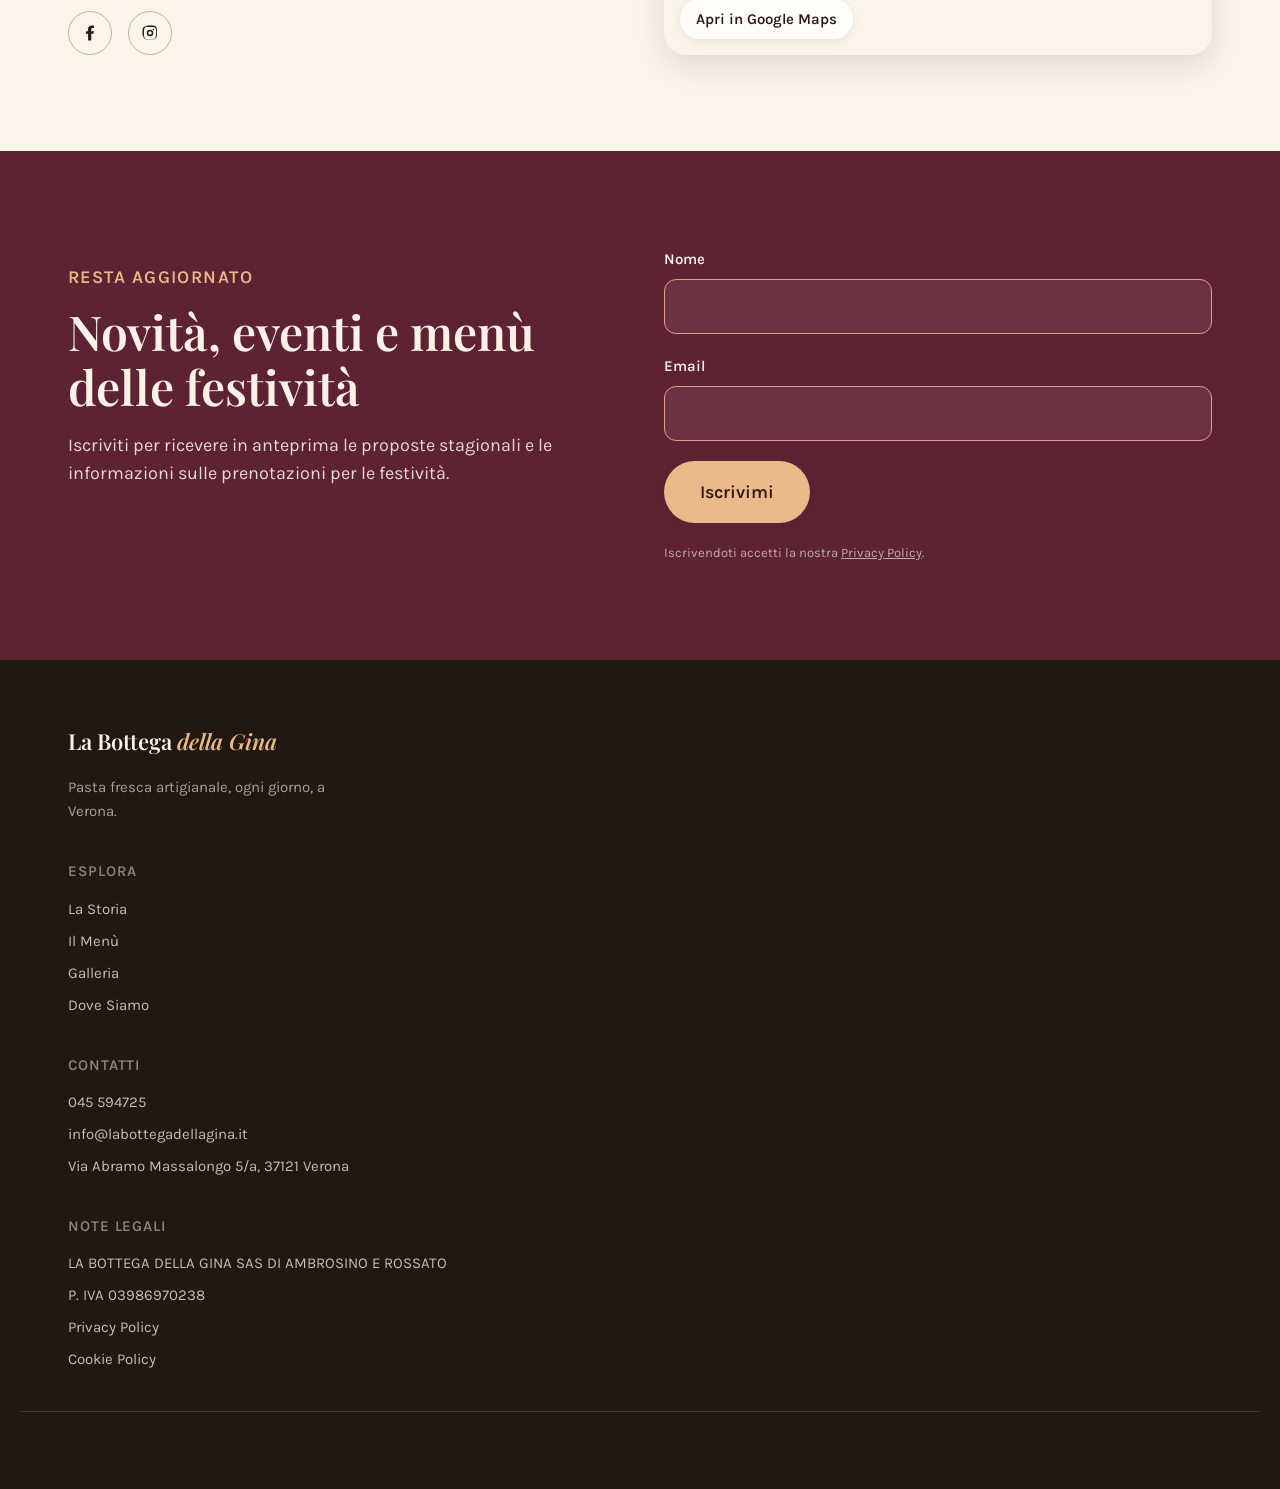
==== commit a45ec89e: "add feature" ====
--- a/index.html
+++ b/index.html
@@ -16,6 +16,7 @@
 <meta property="og:locale" content="it_IT">
 <meta name="twitter:card" content="summary_large_image">
 
+<link rel="icon" href="assets/img/favicon.ico" sizes="any">
 <link rel="icon" type="image/png" sizes="32x32" href="assets/img/favicon-32.png">
 <link rel="icon" type="image/png" sizes="16x16" href="assets/img/favicon-16.png">
 <link rel="apple-touch-icon" sizes="180x180" href="assets/img/favicon-180.png">
@@ -68,16 +69,14 @@
 <link rel="stylesheet" href="assets/css/style.css">
 <link rel="stylesheet" href="assets/css/premium.css">
 </head>
-<body class="has-hero">
+<body>
 
 <a class="skip-link" href="#main" data-i18n="skip_link">Salta al contenuto principale</a>
 
 <header class="site-header" id="site-header">
   <div class="container header-inner">
     <a href="#hero" class="brand" aria-label="La Bottega della Gina — Home">
-      <span class="brand-logo-frame">
-        <img src="assets/img/logo.png" alt="La Bottega della Gina" class="brand-logo" width="145" height="40">
-      </span>
+      <img src="assets/img/logo.png" alt="La Bottega della Gina" class="brand-logo" width="145" height="40">
     </a>
 
     <nav class="main-nav" id="main-nav" aria-label="Navigazione principale">
@@ -106,7 +105,7 @@
     </div>
   </div>
 
-  <div class="mobile-nav" id="mobile-nav" hidden>
+  <nav class="mobile-nav" id="mobile-nav" aria-label="Navigazione mobile" hidden>
     <ul>
       <li><a href="#storia" data-i18n="nav_storia">La Storia</a></li>
       <li><a href="menu.html" data-i18n="nav_menu">Il Menù</a></li>
@@ -115,7 +114,7 @@
       <li><a href="#dove-siamo" data-i18n="nav_dove">Dove Siamo</a></li>
     </ul>
     <a class="btn btn-primary" href="tel:0039045594725" data-i18n="nav_call">Chiama ora</a>
-  </div>
+  </nav>
 </header>
 
 <main id="main">
--- a/assets/css/style.css
+++ b/assets/css/style.css
@@ -135,36 +135,11 @@
   position: sticky;
   top: 0;
   z-index: var(--z-nav);
-  --header-bg: rgba(250, 244, 233, 0.86);
-  --header-fg: var(--color-fg);
-  --header-border: var(--color-border);
-  --header-accent-border: var(--color-border-strong);
-  --header-accent: var(--color-primary);
-  --header-blur: blur(14px) saturate(140%);
-  background: var(--header-bg);
-  backdrop-filter: var(--header-blur);
-  -webkit-backdrop-filter: var(--header-blur);
-  border-bottom: 1px solid var(--header-border);
-  transition: background-color var(--duration-base) var(--ease-out),
-              border-color var(--duration-base) var(--ease-out),
-              backdrop-filter var(--duration-base) var(--ease-out);
-}
-
-/* Transparent over the hero, solid again once it's scrolled past (home page only) */
-body.has-hero .site-header:not(.is-solid) {
-  --header-bg: transparent;
-  --header-fg: #FFFDF9;
-  --header-border: transparent;
-  --header-accent-border: rgba(255, 253, 249, 0.5);
-  --header-accent: #E9B98A;
-  --header-blur: none;
-}
-/* Insurance against low-contrast moments as the photo scrolls behind a
-   transparent header — a photo has no guaranteed-safe zone the way a solid
-   background does. */
-body.has-hero .site-header:not(.is-solid) .main-nav a,
-body.has-hero .site-header:not(.is-solid) .lang-toggle {
-  text-shadow: 0 1px 4px rgba(20, 13, 9, 0.55);
+  background: rgba(250, 244, 233, 0.86);
+  backdrop-filter: blur(14px) saturate(140%);
+  -webkit-backdrop-filter: blur(14px) saturate(140%);
+  border-bottom: 1px solid var(--color-border);
+  transition: background-color var(--duration-base) var(--ease-out);
 }
 .header-inner {
   display: flex;
@@ -175,17 +150,6 @@
 }
 
 .brand { display: flex; align-items: center; gap: var(--space-3); cursor: pointer; }
-.brand-logo-frame {
-  display: inline-flex;
-  padding: 4px 8px;
-  margin: -4px -8px;
-  border-radius: var(--radius-md);
-  background: transparent;
-  transition: background-color var(--duration-base) var(--ease-out);
-}
-body.has-hero .site-header:not(.is-solid) .brand-logo-frame {
-  background: rgba(20, 13, 9, 0.35);
-}
 .brand-logo { height: 44px; width: auto; }
 @media (max-width: 374px) { .brand-logo { height: 38px; } }
 
@@ -197,8 +161,6 @@
   padding: var(--space-2) 0;
   position: relative;
   cursor: pointer;
-  color: var(--header-fg);
-  transition: color var(--duration-base) var(--ease-out);
 }
 .main-nav a::after {
   content: '';
@@ -206,10 +168,12 @@
   left: 0; right: 100%;
   bottom: -2px;
   height: 2px;
-  background: var(--header-accent);
-  transition: right var(--duration-base) var(--ease-out), background-color var(--duration-base) var(--ease-out);
+  background: var(--color-primary);
+  transition: right var(--duration-base) var(--ease-out);
 }
 .main-nav a:hover::after { right: 0; }
+.main-nav a[aria-current="page"] { color: var(--color-primary); }
+.main-nav a[aria-current="page"]::after { right: 0; }
 
 .header-actions { display: flex; align-items: center; gap: var(--space-3); }
 
@@ -217,15 +181,14 @@
   display: flex; align-items: center; gap: var(--space-1);
   font-size: var(--text-sm); font-weight: 700;
   padding: var(--space-2) var(--space-3);
-  border: 1.5px solid var(--header-accent-border);
+  border: 1.5px solid var(--color-border-strong);
   border-radius: var(--radius-full);
   cursor: pointer;
-  color: var(--header-fg);
-  transition: border-color var(--duration-base) var(--ease-out), color var(--duration-base) var(--ease-out);
-}
-.lang-toggle:hover { border-color: var(--header-accent); }
+  transition: border-color var(--duration-base) var(--ease-out);
+}
+.lang-toggle:hover { border-color: var(--color-primary); }
 .lang-option { opacity: 0.4; transition: opacity var(--duration-fast) var(--ease-out); }
-.lang-option.is-active { opacity: 1; color: var(--header-accent); }
+.lang-option.is-active { opacity: 1; color: var(--color-primary); }
 .lang-sep { opacity: 0.3; font-weight: 400; }
 
 .header-cta { display: none; }
@@ -236,26 +199,49 @@
   cursor: pointer;
 }
 .hamburger span {
-  display: block; width: 22px; height: 2px; background: var(--header-fg);
+  display: block; width: 22px; height: 2px; background: var(--color-fg);
   margin-inline: auto;
-  transition: transform var(--duration-base) var(--ease-out), opacity var(--duration-base) var(--ease-out), background-color var(--duration-base) var(--ease-out);
+  transition: transform var(--duration-base) var(--ease-out), opacity var(--duration-base) var(--ease-out);
 }
 .hamburger[aria-expanded="true"] span:nth-child(1) { transform: translateY(7px) rotate(45deg); }
 .hamburger[aria-expanded="true"] span:nth-child(2) { opacity: 0; }
 .hamburger[aria-expanded="true"] span:nth-child(3) { transform: translateY(-7px) rotate(-45deg); }
 
 .mobile-nav {
+  position: absolute;
+  top: 100%;
+  left: 0;
+  right: 0;
+  min-height: 100dvh;
+  overflow-y: auto;
   border-top: 1px solid var(--color-border);
-  padding: var(--space-6) var(--container-pad) var(--space-8);
+  padding: var(--space-10) var(--container-pad) var(--space-10);
   background: var(--color-bg);
-}
-.mobile-nav ul { display: flex; flex-direction: column; gap: var(--space-1); margin-bottom: var(--space-6); }
+  box-shadow: var(--shadow-lg);
+}
+.mobile-nav[hidden] { display: none; }
+
+.mobile-nav ul { display: flex; flex-direction: column; gap: var(--space-1); margin-bottom: var(--space-8); }
+.mobile-nav li:last-child a { border-bottom-color: transparent; }
 .mobile-nav a {
-  display: block;
+  display: flex;
+  align-items: center;
+  gap: var(--space-3);
   font-family: var(--font-display);
-  font-size: var(--text-xl);
-  padding: var(--space-3) 0;
-  border-bottom: 1px solid var(--color-border);
+  font-size: var(--text-2xl);
+  padding: var(--space-4) 0;
+  border-bottom: 1px solid rgba(43, 27, 18, 0.08);
+  transition: color var(--duration-base) var(--ease-out);
+}
+.mobile-nav a:active { color: var(--color-primary); }
+.mobile-nav a[aria-current="page"] { color: var(--color-primary); }
+.mobile-nav a[aria-current="page"]::before {
+  content: '';
+  width: 6px;
+  height: 6px;
+  flex-shrink: 0;
+  border-radius: 50%;
+  background: var(--color-primary);
 }
 .mobile-nav .btn { width: 100%; }
 
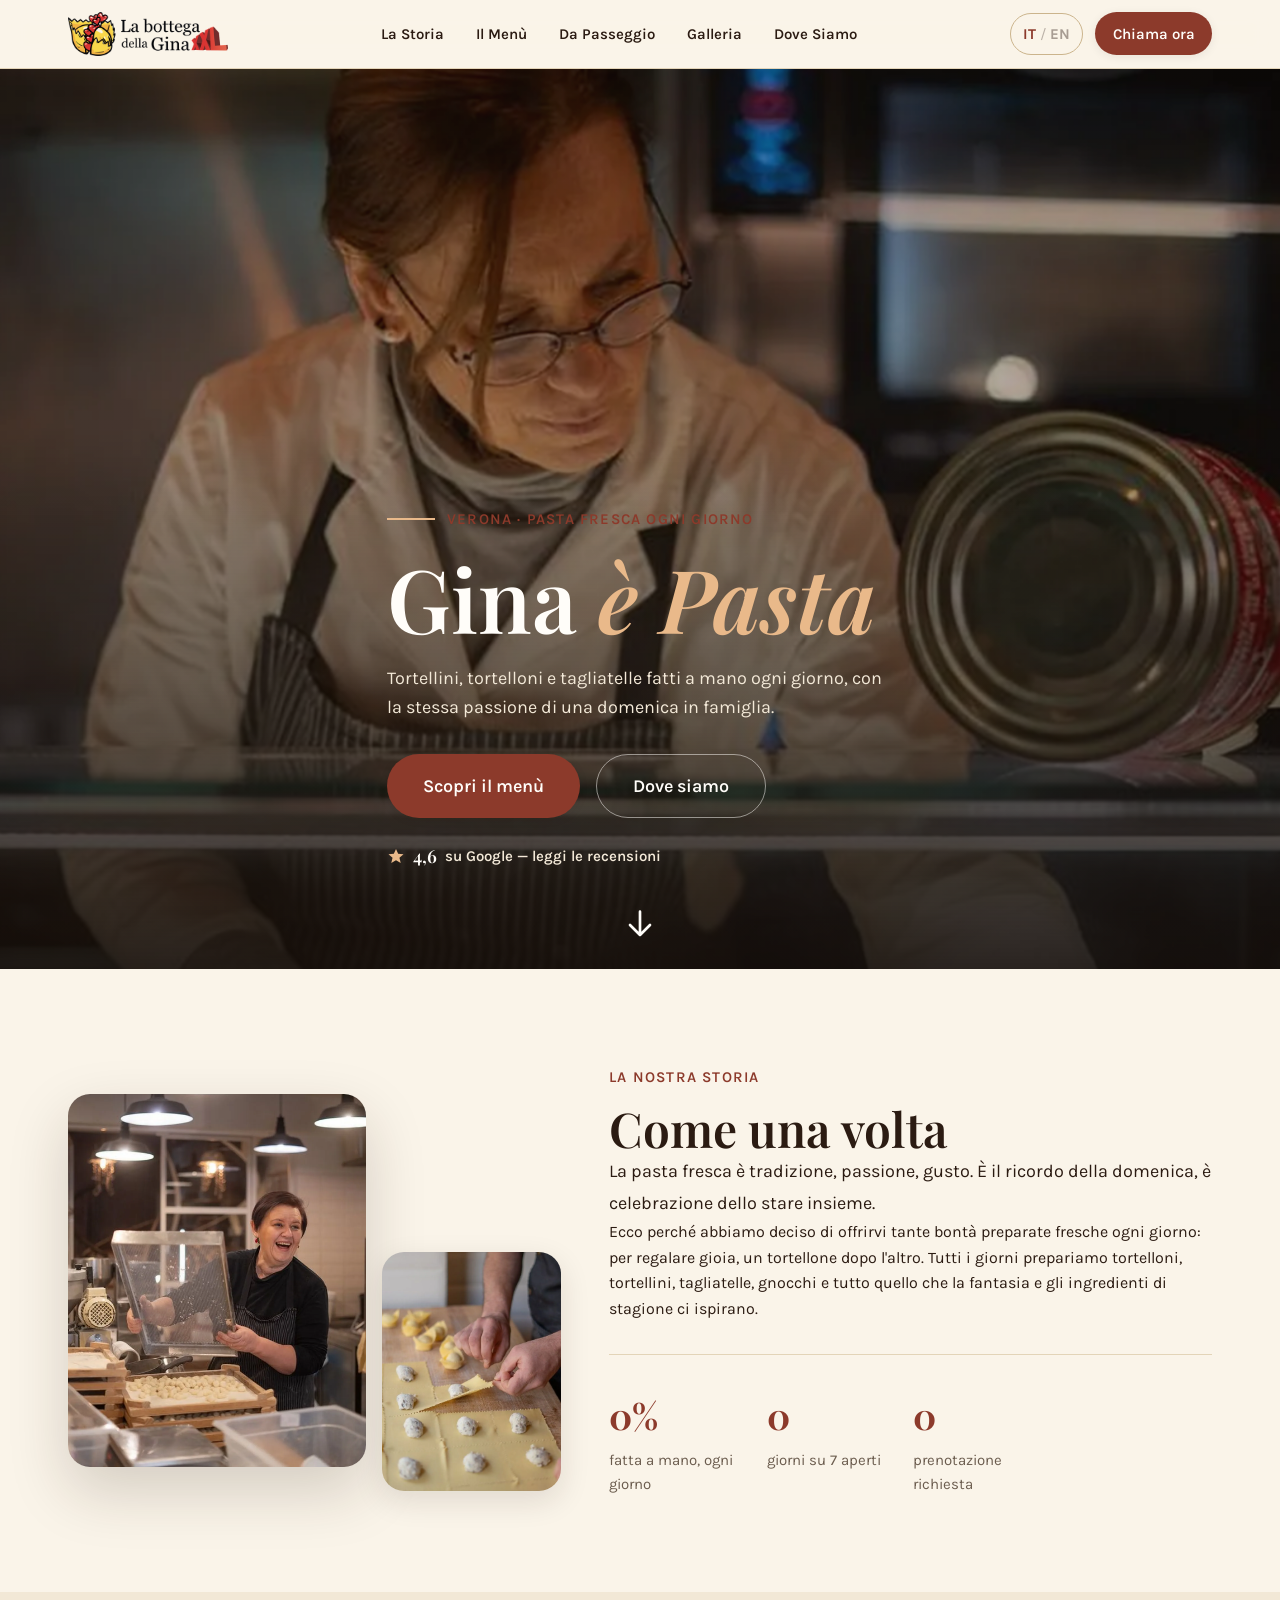
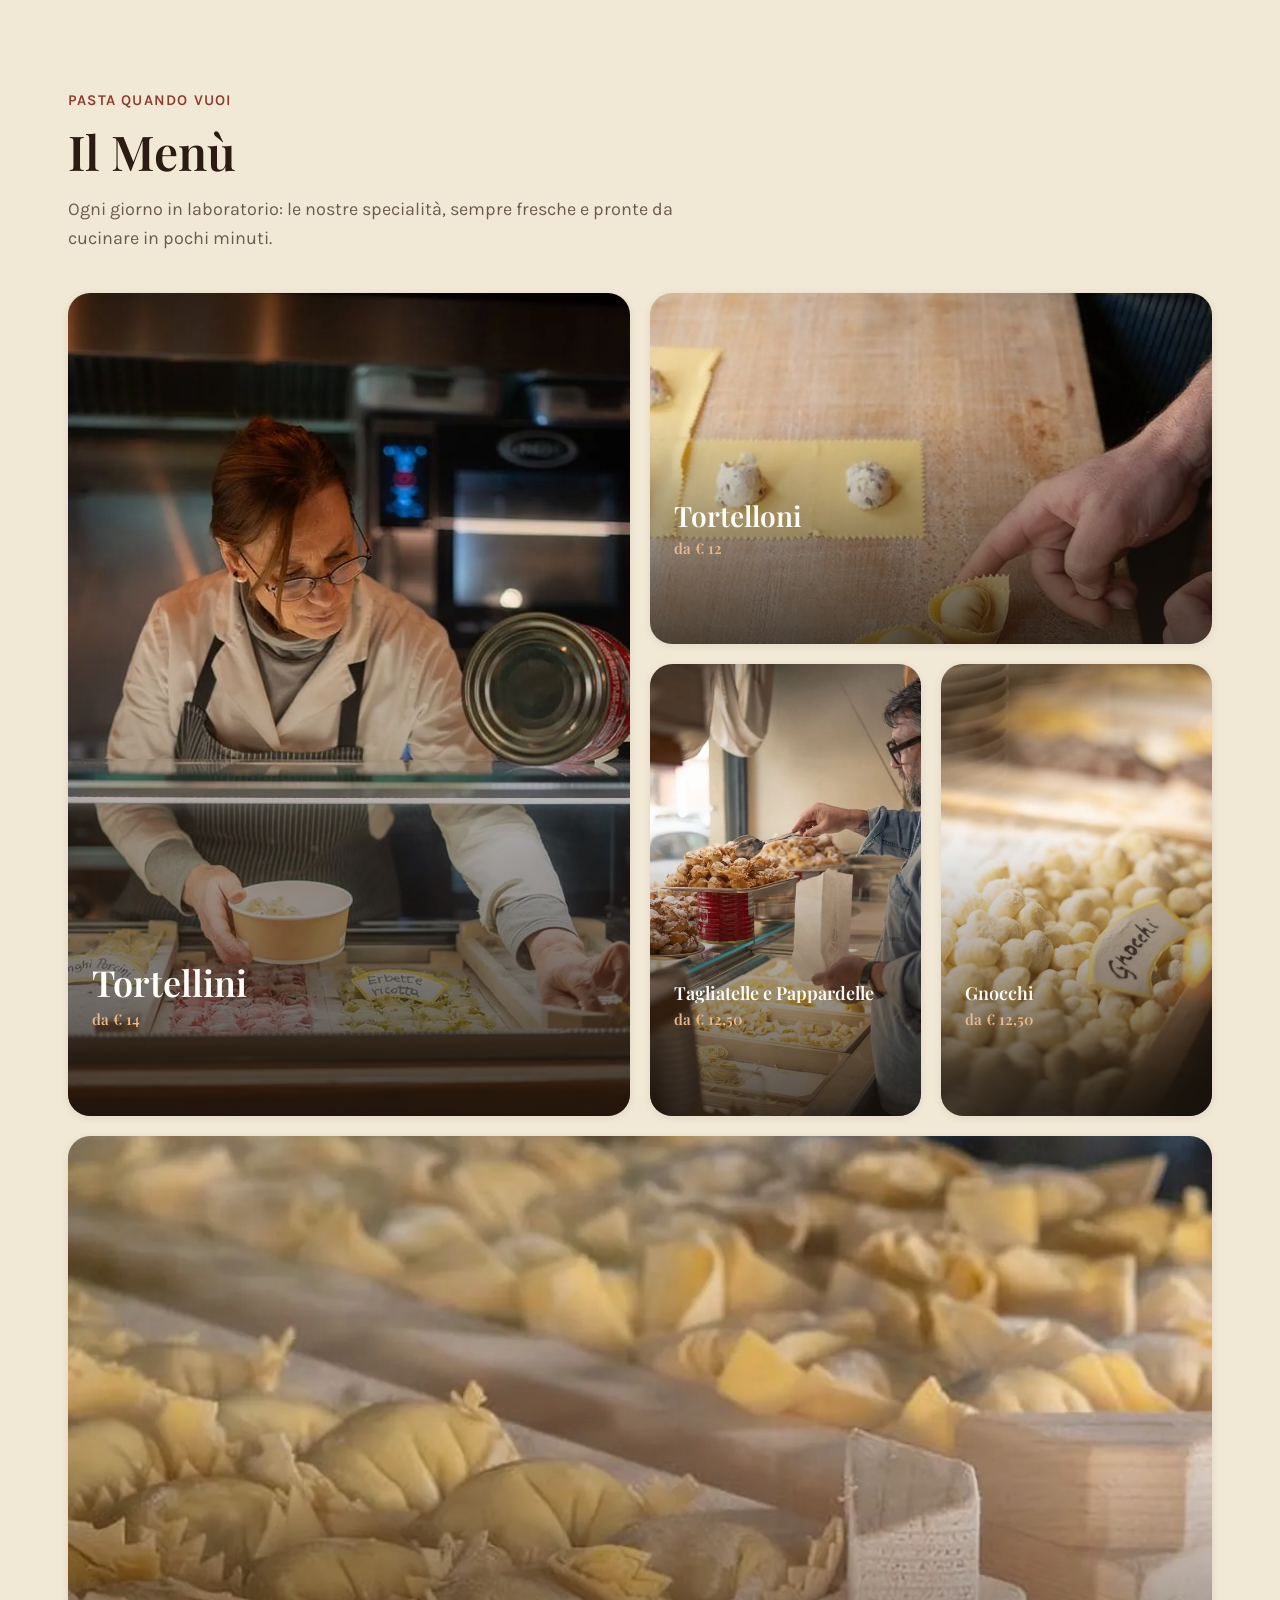
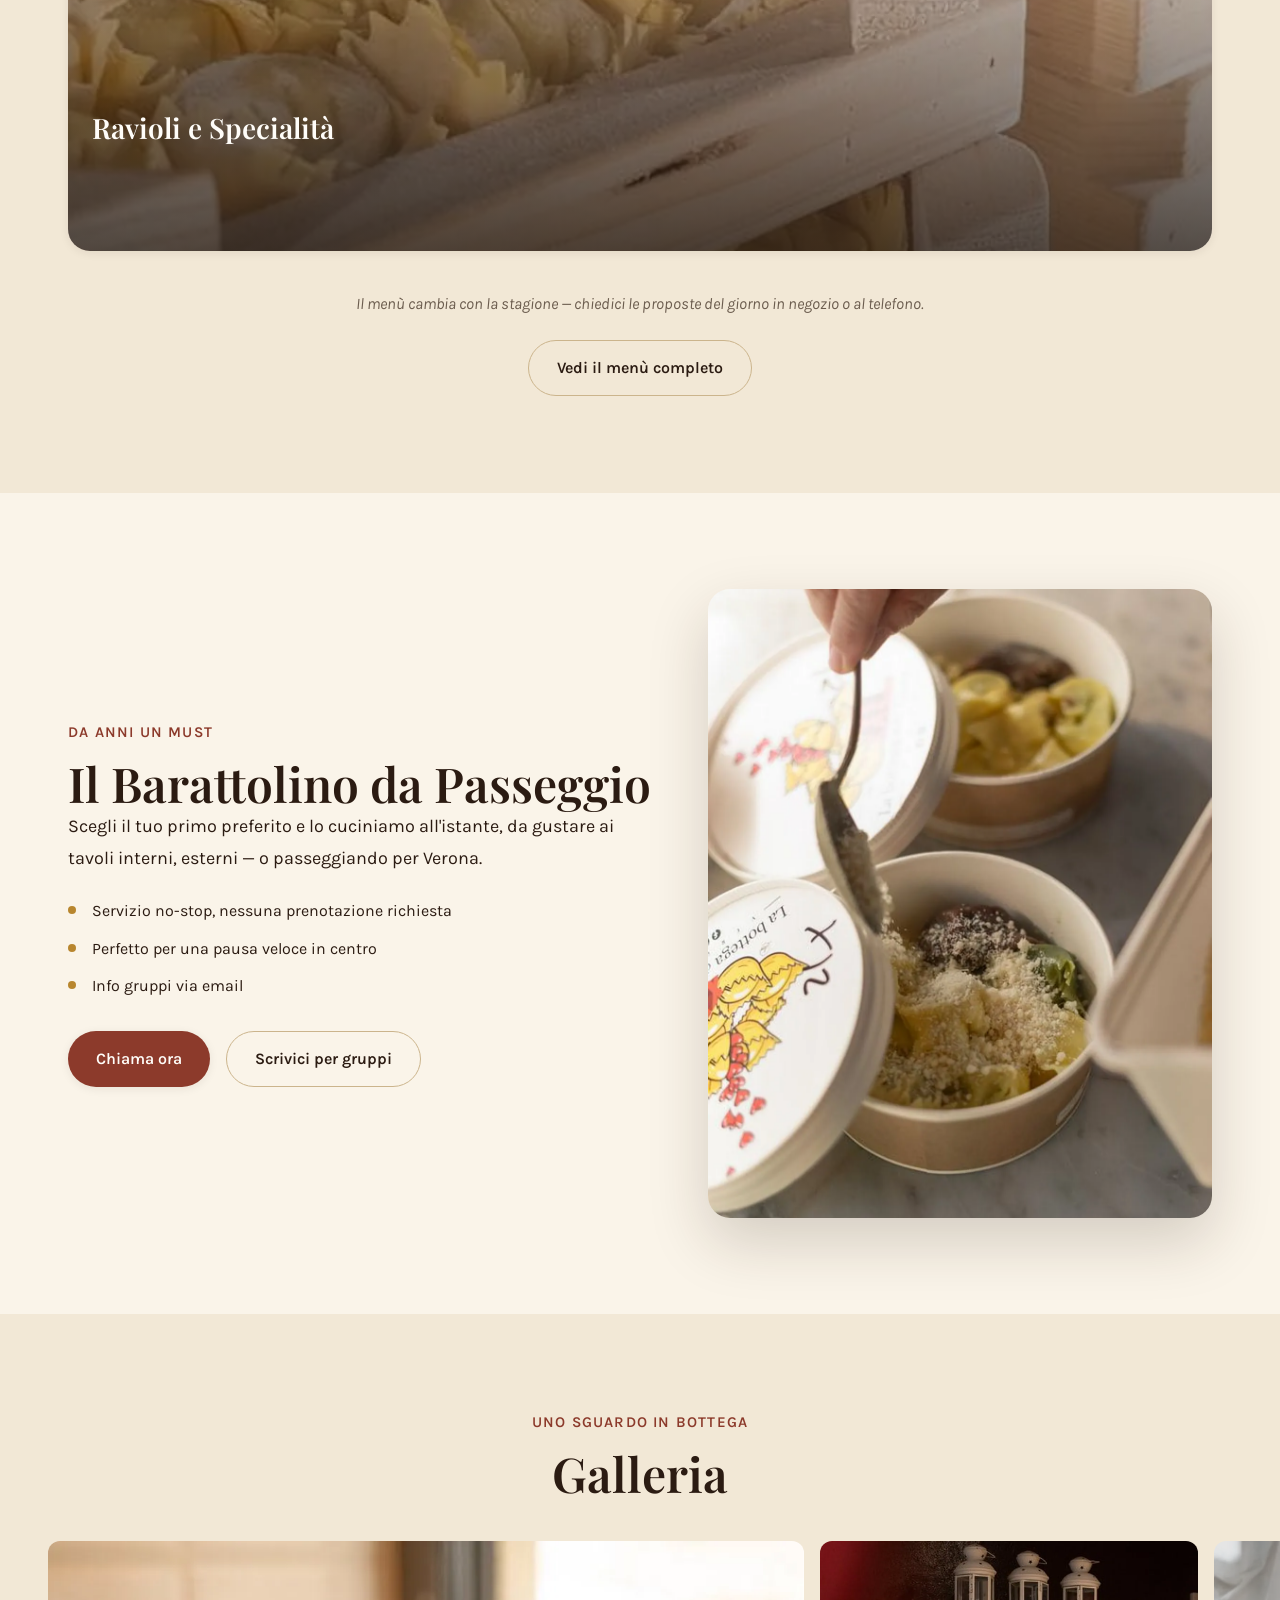
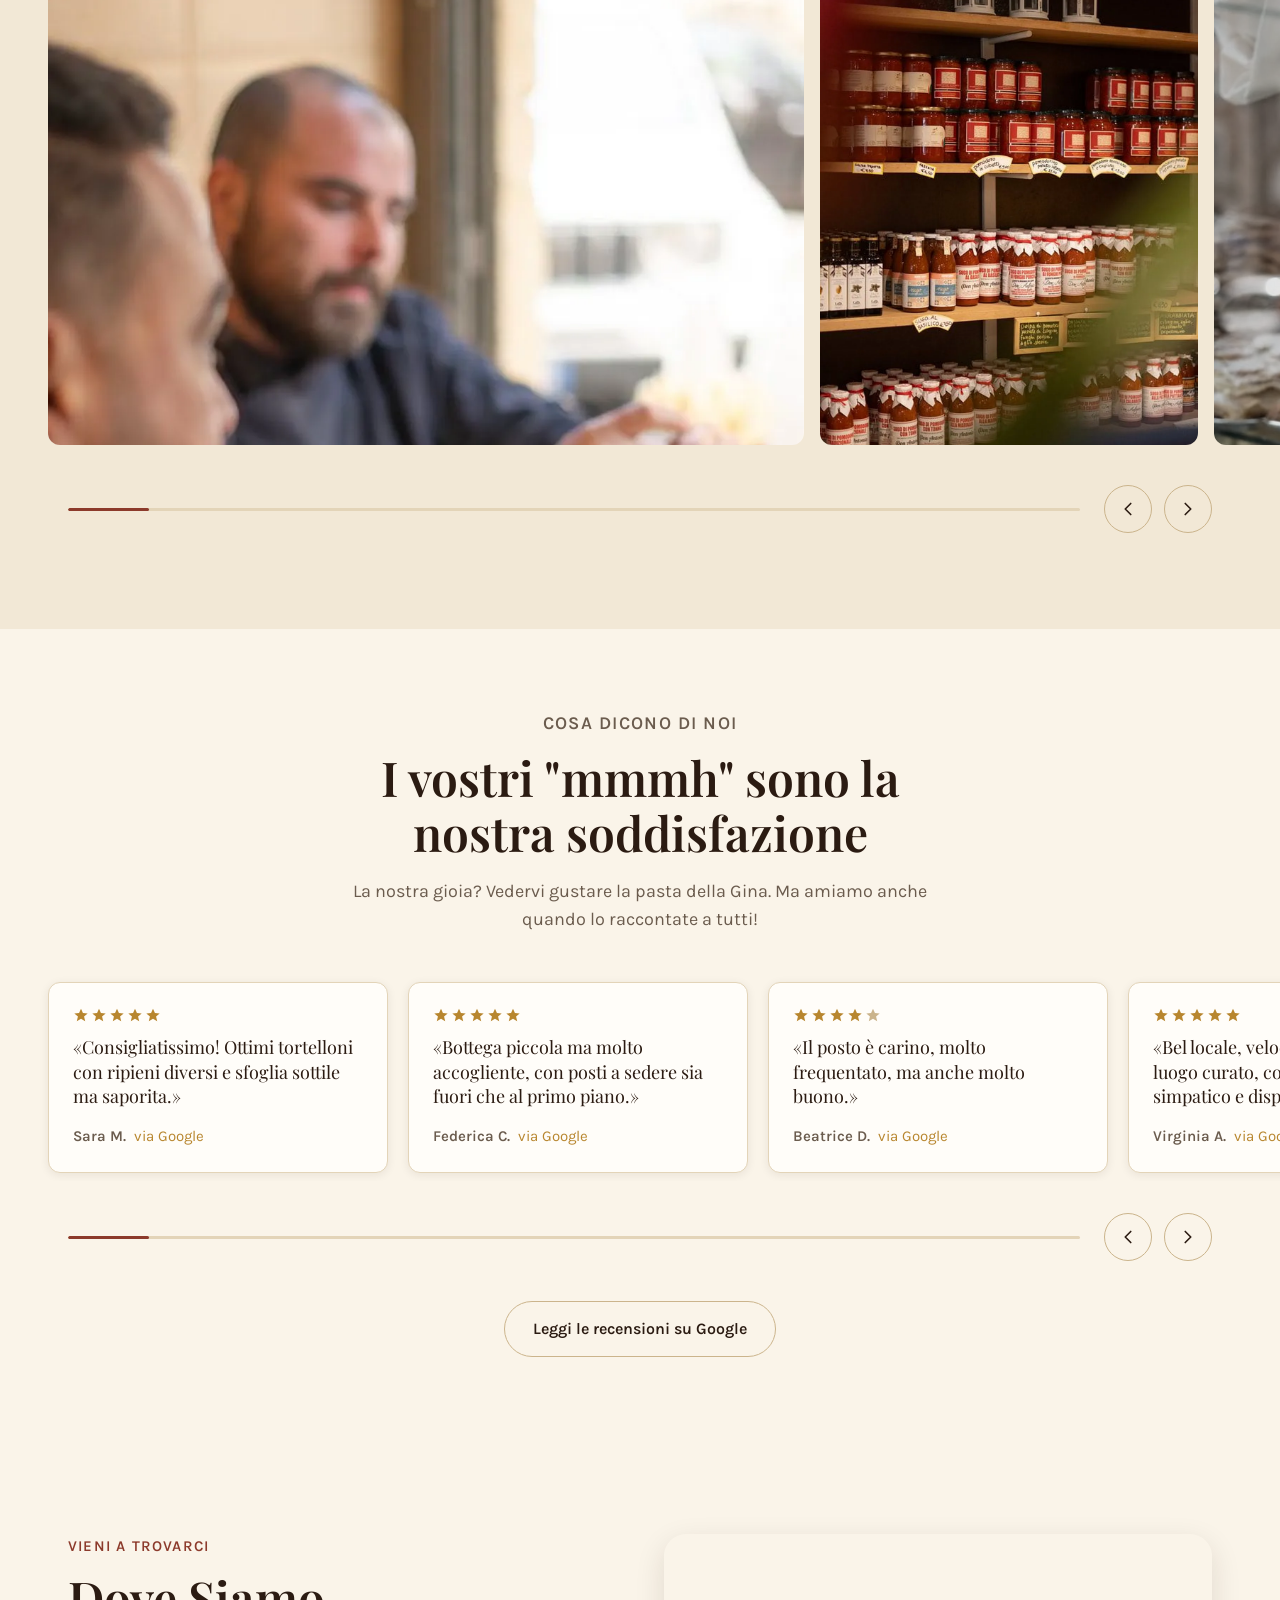
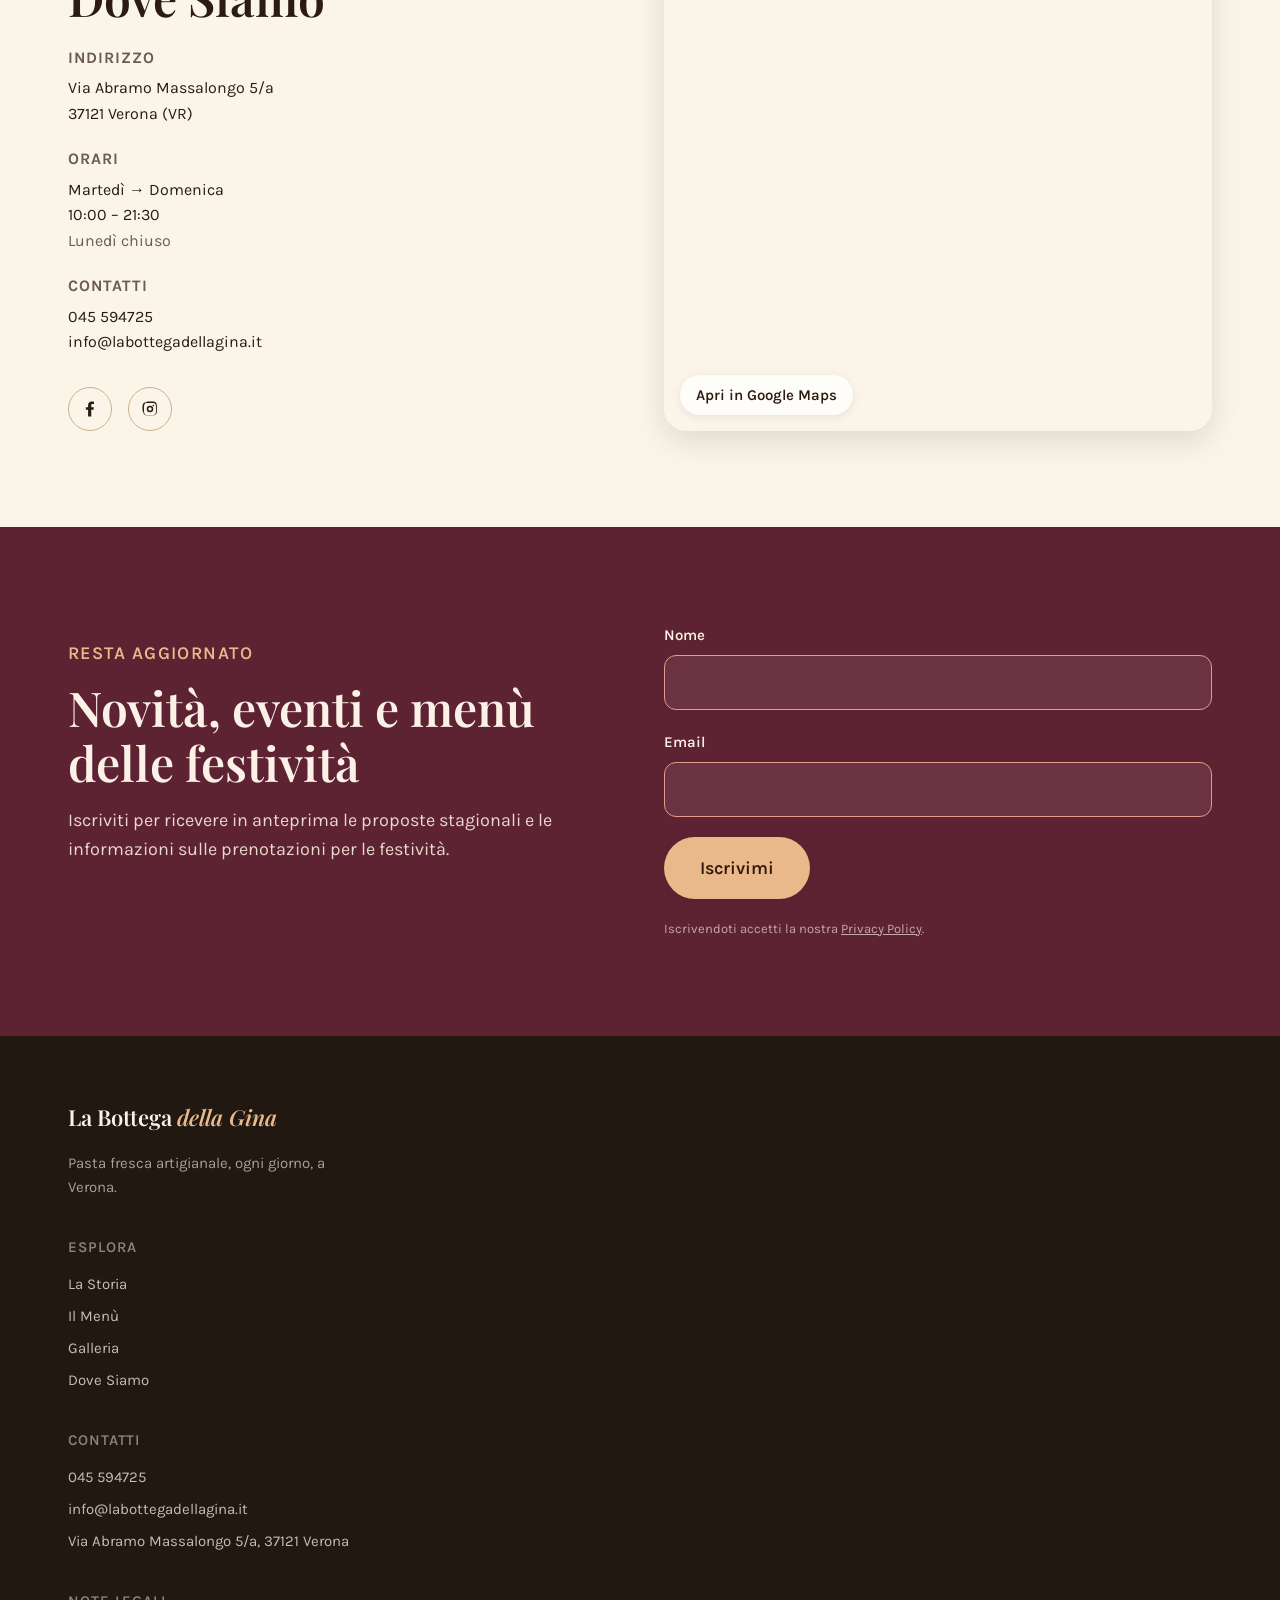
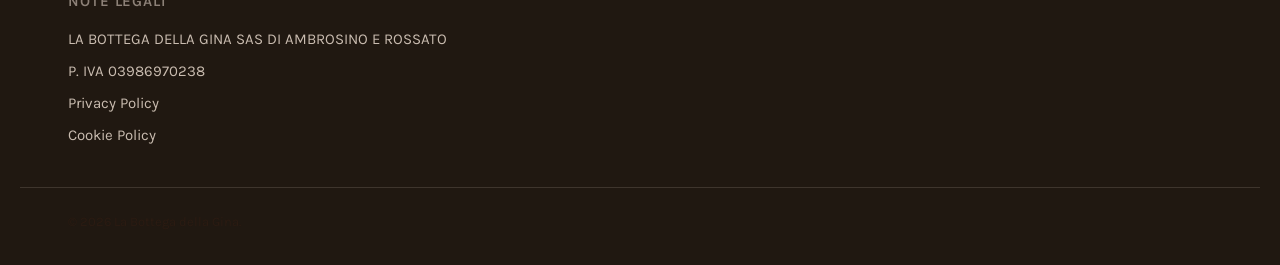
==== commit 46ce8f25: "aggiunta recensioni" ====
--- a/index.html
+++ b/index.html
@@ -144,6 +144,11 @@
         <a href="#menu" class="btn btn-primary btn-lg" data-i18n="hero_cta_menu">Scopri il menù</a>
         <a href="#dove-siamo" class="btn btn-ghost btn-lg" data-i18n="hero_cta_where">Dove siamo</a>
       </div>
+      <a class="hero-rating" href="https://g.page/LaBottegadellaGinaVerona?share" target="_blank" rel="noopener" data-reveal>
+        <svg class="hero-rating-star" viewBox="0 0 24 24" aria-hidden="true"><path fill="currentColor" d="M12 2.5l2.9 6.6 7.1.6-5.4 4.7 1.7 7-6.3-3.9-6.3 3.9 1.7-7-5.4-4.7 7.1-.6z"/></svg>
+        <span class="hero-rating-score" data-i18n="hero_rating_score">4,6</span>
+        <span data-i18n="hero_rating_label">su Google — leggi le recensioni</span>
+      </a>
     </div>
     <a href="#storia" class="scroll-cue" aria-label="Scorri per continuare">
       <svg viewBox="0 0 24 24" aria-hidden="true"><path d="M12 4v14m0 0l-6-6m6 6l6-6" stroke="currentColor" stroke-width="1.6" fill="none" stroke-linecap="round" stroke-linejoin="round"/></svg>
@@ -371,11 +376,69 @@
     </div>
   </section>
 
-  <!-- REVIEWS TEASER -->
+  <!-- REVIEWS -->
   <section class="reviews-teaser">
-    <div class="container reviews-teaser-inner" data-reveal>
-      <h2 data-i18n="reviews_title">I vostri "mmmh" sono la nostra soddisfazione</h2>
-      <p data-i18n="reviews_body">La nostra gioia? Vedervi gustare la pasta della Gina. Ma amiamo anche quando lo raccontate a tutti!</p>
+    <div class="container">
+      <div class="reviews-teaser-inner" data-reveal>
+        <p class="eyebrow" data-i18n="reviews_eyebrow">Cosa dicono di noi</p>
+        <h2 data-i18n="reviews_title">I vostri "mmmh" sono la nostra soddisfazione</h2>
+        <p data-i18n="reviews_body">La nostra gioia? Vedervi gustare la pasta della Gina. Ma amiamo anche quando lo raccontate a tutti!</p>
+      </div>
+    </div>
+
+    <div class="reviews-viewport">
+      <ul class="reviews-track" id="reviews-track">
+        <li class="review-card" data-reveal>
+          <div class="review-stars" aria-label="Valutazione: 5 su 5"><svg class="review-star is-filled" viewBox="0 0 24 24" aria-hidden="true"><path fill="currentColor" d="M12 2.5l2.9 6.6 7.1.6-5.4 4.7 1.7 7-6.3-3.9-6.3 3.9 1.7-7-5.4-4.7 7.1-.6z"/></svg><svg class="review-star is-filled" viewBox="0 0 24 24" aria-hidden="true"><path fill="currentColor" d="M12 2.5l2.9 6.6 7.1.6-5.4 4.7 1.7 7-6.3-3.9-6.3 3.9 1.7-7-5.4-4.7 7.1-.6z"/></svg><svg class="review-star is-filled" viewBox="0 0 24 24" aria-hidden="true"><path fill="currentColor" d="M12 2.5l2.9 6.6 7.1.6-5.4 4.7 1.7 7-6.3-3.9-6.3 3.9 1.7-7-5.4-4.7 7.1-.6z"/></svg><svg class="review-star is-filled" viewBox="0 0 24 24" aria-hidden="true"><path fill="currentColor" d="M12 2.5l2.9 6.6 7.1.6-5.4 4.7 1.7 7-6.3-3.9-6.3 3.9 1.7-7-5.4-4.7 7.1-.6z"/></svg><svg class="review-star is-filled" viewBox="0 0 24 24" aria-hidden="true"><path fill="currentColor" d="M12 2.5l2.9 6.6 7.1.6-5.4 4.7 1.7 7-6.3-3.9-6.3 3.9 1.7-7-5.4-4.7 7.1-.6z"/></svg></div>
+          <p class="review-quote" data-i18n="reviews_quote1">«Consigliatissimo! Ottimi tortelloni con ripieni diversi e sfoglia sottile ma saporita.»</p>
+          <p class="review-author">Sara M. <span class="review-source" data-i18n="reviews_source_google">via Google</span></p>
+        </li>
+        <li class="review-card" data-reveal>
+          <div class="review-stars" aria-label="Valutazione: 5 su 5"><svg class="review-star is-filled" viewBox="0 0 24 24" aria-hidden="true"><path fill="currentColor" d="M12 2.5l2.9 6.6 7.1.6-5.4 4.7 1.7 7-6.3-3.9-6.3 3.9 1.7-7-5.4-4.7 7.1-.6z"/></svg><svg class="review-star is-filled" viewBox="0 0 24 24" aria-hidden="true"><path fill="currentColor" d="M12 2.5l2.9 6.6 7.1.6-5.4 4.7 1.7 7-6.3-3.9-6.3 3.9 1.7-7-5.4-4.7 7.1-.6z"/></svg><svg class="review-star is-filled" viewBox="0 0 24 24" aria-hidden="true"><path fill="currentColor" d="M12 2.5l2.9 6.6 7.1.6-5.4 4.7 1.7 7-6.3-3.9-6.3 3.9 1.7-7-5.4-4.7 7.1-.6z"/></svg><svg class="review-star is-filled" viewBox="0 0 24 24" aria-hidden="true"><path fill="currentColor" d="M12 2.5l2.9 6.6 7.1.6-5.4 4.7 1.7 7-6.3-3.9-6.3 3.9 1.7-7-5.4-4.7 7.1-.6z"/></svg><svg class="review-star is-filled" viewBox="0 0 24 24" aria-hidden="true"><path fill="currentColor" d="M12 2.5l2.9 6.6 7.1.6-5.4 4.7 1.7 7-6.3-3.9-6.3 3.9 1.7-7-5.4-4.7 7.1-.6z"/></svg></div>
+          <p class="review-quote" data-i18n="reviews_quote2">«Bottega piccola ma molto accogliente, con posti a sedere sia fuori che al primo piano.»</p>
+          <p class="review-author">Federica C. <span class="review-source" data-i18n="reviews_source_google">via Google</span></p>
+        </li>
+        <li class="review-card" data-reveal>
+          <div class="review-stars" aria-label="Valutazione: 4 su 5"><svg class="review-star is-filled" viewBox="0 0 24 24" aria-hidden="true"><path fill="currentColor" d="M12 2.5l2.9 6.6 7.1.6-5.4 4.7 1.7 7-6.3-3.9-6.3 3.9 1.7-7-5.4-4.7 7.1-.6z"/></svg><svg class="review-star is-filled" viewBox="0 0 24 24" aria-hidden="true"><path fill="currentColor" d="M12 2.5l2.9 6.6 7.1.6-5.4 4.7 1.7 7-6.3-3.9-6.3 3.9 1.7-7-5.4-4.7 7.1-.6z"/></svg><svg class="review-star is-filled" viewBox="0 0 24 24" aria-hidden="true"><path fill="currentColor" d="M12 2.5l2.9 6.6 7.1.6-5.4 4.7 1.7 7-6.3-3.9-6.3 3.9 1.7-7-5.4-4.7 7.1-.6z"/></svg><svg class="review-star is-filled" viewBox="0 0 24 24" aria-hidden="true"><path fill="currentColor" d="M12 2.5l2.9 6.6 7.1.6-5.4 4.7 1.7 7-6.3-3.9-6.3 3.9 1.7-7-5.4-4.7 7.1-.6z"/></svg><svg class="review-star" viewBox="0 0 24 24" aria-hidden="true"><path fill="currentColor" d="M12 2.5l2.9 6.6 7.1.6-5.4 4.7 1.7 7-6.3-3.9-6.3 3.9 1.7-7-5.4-4.7 7.1-.6z"/></svg></div>
+          <p class="review-quote" data-i18n="reviews_quote3">«Il posto è carino, molto frequentato, ma anche molto buono.»</p>
+          <p class="review-author">Beatrice D. <span class="review-source" data-i18n="reviews_source_google">via Google</span></p>
+        </li>
+        <li class="review-card" data-reveal>
+          <div class="review-stars" aria-label="Valutazione: 5 su 5"><svg class="review-star is-filled" viewBox="0 0 24 24" aria-hidden="true"><path fill="currentColor" d="M12 2.5l2.9 6.6 7.1.6-5.4 4.7 1.7 7-6.3-3.9-6.3 3.9 1.7-7-5.4-4.7 7.1-.6z"/></svg><svg class="review-star is-filled" viewBox="0 0 24 24" aria-hidden="true"><path fill="currentColor" d="M12 2.5l2.9 6.6 7.1.6-5.4 4.7 1.7 7-6.3-3.9-6.3 3.9 1.7-7-5.4-4.7 7.1-.6z"/></svg><svg class="review-star is-filled" viewBox="0 0 24 24" aria-hidden="true"><path fill="currentColor" d="M12 2.5l2.9 6.6 7.1.6-5.4 4.7 1.7 7-6.3-3.9-6.3 3.9 1.7-7-5.4-4.7 7.1-.6z"/></svg><svg class="review-star is-filled" viewBox="0 0 24 24" aria-hidden="true"><path fill="currentColor" d="M12 2.5l2.9 6.6 7.1.6-5.4 4.7 1.7 7-6.3-3.9-6.3 3.9 1.7-7-5.4-4.7 7.1-.6z"/></svg><svg class="review-star is-filled" viewBox="0 0 24 24" aria-hidden="true"><path fill="currentColor" d="M12 2.5l2.9 6.6 7.1.6-5.4 4.7 1.7 7-6.3-3.9-6.3 3.9 1.7-7-5.4-4.7 7.1-.6z"/></svg></div>
+          <p class="review-quote" data-i18n="reviews_quote4">«Bel locale, veloce e pratico: un luogo curato, con uno staff simpatico e disponibile.»</p>
+          <p class="review-author">Virginia A. <span class="review-source" data-i18n="reviews_source_google">via Google</span></p>
+        </li>
+        <li class="review-card" data-reveal>
+          <div class="review-stars" aria-label="Valutazione: 5 su 5"><svg class="review-star is-filled" viewBox="0 0 24 24" aria-hidden="true"><path fill="currentColor" d="M12 2.5l2.9 6.6 7.1.6-5.4 4.7 1.7 7-6.3-3.9-6.3 3.9 1.7-7-5.4-4.7 7.1-.6z"/></svg><svg class="review-star is-filled" viewBox="0 0 24 24" aria-hidden="true"><path fill="currentColor" d="M12 2.5l2.9 6.6 7.1.6-5.4 4.7 1.7 7-6.3-3.9-6.3 3.9 1.7-7-5.4-4.7 7.1-.6z"/></svg><svg class="review-star is-filled" viewBox="0 0 24 24" aria-hidden="true"><path fill="currentColor" d="M12 2.5l2.9 6.6 7.1.6-5.4 4.7 1.7 7-6.3-3.9-6.3 3.9 1.7-7-5.4-4.7 7.1-.6z"/></svg><svg class="review-star is-filled" viewBox="0 0 24 24" aria-hidden="true"><path fill="currentColor" d="M12 2.5l2.9 6.6 7.1.6-5.4 4.7 1.7 7-6.3-3.9-6.3 3.9 1.7-7-5.4-4.7 7.1-.6z"/></svg><svg class="review-star is-filled" viewBox="0 0 24 24" aria-hidden="true"><path fill="currentColor" d="M12 2.5l2.9 6.6 7.1.6-5.4 4.7 1.7 7-6.3-3.9-6.3 3.9 1.7-7-5.4-4.7 7.1-.6z"/></svg></div>
+          <p class="review-quote" data-i18n="reviews_quote5">«Posto unico nel suo genere. Pasta fresca fatta in casa, buonissima. Molto eco-friendly.»</p>
+          <p class="review-author">Claudia C. <span class="review-source" data-i18n="reviews_source_google">via Google</span></p>
+        </li>
+        <li class="review-card" data-reveal>
+          <div class="review-stars" aria-label="Valutazione: 5 su 5"><svg class="review-star is-filled" viewBox="0 0 24 24" aria-hidden="true"><path fill="currentColor" d="M12 2.5l2.9 6.6 7.1.6-5.4 4.7 1.7 7-6.3-3.9-6.3 3.9 1.7-7-5.4-4.7 7.1-.6z"/></svg><svg class="review-star is-filled" viewBox="0 0 24 24" aria-hidden="true"><path fill="currentColor" d="M12 2.5l2.9 6.6 7.1.6-5.4 4.7 1.7 7-6.3-3.9-6.3 3.9 1.7-7-5.4-4.7 7.1-.6z"/></svg><svg class="review-star is-filled" viewBox="0 0 24 24" aria-hidden="true"><path fill="currentColor" d="M12 2.5l2.9 6.6 7.1.6-5.4 4.7 1.7 7-6.3-3.9-6.3 3.9 1.7-7-5.4-4.7 7.1-.6z"/></svg><svg class="review-star is-filled" viewBox="0 0 24 24" aria-hidden="true"><path fill="currentColor" d="M12 2.5l2.9 6.6 7.1.6-5.4 4.7 1.7 7-6.3-3.9-6.3 3.9 1.7-7-5.4-4.7 7.1-.6z"/></svg><svg class="review-star is-filled" viewBox="0 0 24 24" aria-hidden="true"><path fill="currentColor" d="M12 2.5l2.9 6.6 7.1.6-5.4 4.7 1.7 7-6.3-3.9-6.3 3.9 1.7-7-5.4-4.7 7.1-.6z"/></svg></div>
+          <p class="review-quote" data-i18n="reviews_quote6">«Che spettacolo di attività! Da giovane imprenditore siete stati fonte di ispirazione.»</p>
+          <p class="review-author">Mattia O. <span class="review-source" data-i18n="reviews_source_google">via Google</span></p>
+        </li>
+        <li class="review-card" data-reveal>
+          <div class="review-stars" aria-label="Valutazione: 5 su 5"><svg class="review-star is-filled" viewBox="0 0 24 24" aria-hidden="true"><path fill="currentColor" d="M12 2.5l2.9 6.6 7.1.6-5.4 4.7 1.7 7-6.3-3.9-6.3 3.9 1.7-7-5.4-4.7 7.1-.6z"/></svg><svg class="review-star is-filled" viewBox="0 0 24 24" aria-hidden="true"><path fill="currentColor" d="M12 2.5l2.9 6.6 7.1.6-5.4 4.7 1.7 7-6.3-3.9-6.3 3.9 1.7-7-5.4-4.7 7.1-.6z"/></svg><svg class="review-star is-filled" viewBox="0 0 24 24" aria-hidden="true"><path fill="currentColor" d="M12 2.5l2.9 6.6 7.1.6-5.4 4.7 1.7 7-6.3-3.9-6.3 3.9 1.7-7-5.4-4.7 7.1-.6z"/></svg><svg class="review-star is-filled" viewBox="0 0 24 24" aria-hidden="true"><path fill="currentColor" d="M12 2.5l2.9 6.6 7.1.6-5.4 4.7 1.7 7-6.3-3.9-6.3 3.9 1.7-7-5.4-4.7 7.1-.6z"/></svg><svg class="review-star is-filled" viewBox="0 0 24 24" aria-hidden="true"><path fill="currentColor" d="M12 2.5l2.9 6.6 7.1.6-5.4 4.7 1.7 7-6.3-3.9-6.3 3.9 1.7-7-5.4-4.7 7.1-.6z"/></svg></div>
+          <p class="review-quote" data-i18n="reviews_quote7">«Tortelli e tagliatelle veramente buoni: consiglio il mix di tortelli per provarli tutti!»</p>
+          <p class="review-author">Samantha B. <span class="review-source" data-i18n="reviews_source_google">via Google</span></p>
+        </li>
+      </ul>
+    </div>
+
+    <div class="reviews-nav container">
+      <div class="reviews-progress"><span class="reviews-progress-bar" id="reviews-progress-bar"></span></div>
+      <div class="reviews-arrows">
+        <button class="reviews-arrow" id="reviews-prev" aria-label="Scorri indietro">
+          <svg viewBox="0 0 24 24" aria-hidden="true"><path stroke="currentColor" stroke-width="1.8" fill="none" stroke-linecap="round" stroke-linejoin="round" d="M15 6l-6 6 6 6"/></svg>
+        </button>
+        <button class="reviews-arrow" id="reviews-next" aria-label="Scorri avanti">
+          <svg viewBox="0 0 24 24" aria-hidden="true"><path stroke="currentColor" stroke-width="1.8" fill="none" stroke-linecap="round" stroke-linejoin="round" d="M9 6l6 6-6 6"/></svg>
+        </button>
+      </div>
+    </div>
+
+    <div class="container reviews-teaser-cta" data-reveal>
       <a class="btn btn-ghost" href="https://g.page/LaBottegadellaGinaVerona?share" target="_blank" rel="noopener" data-i18n="reviews_google">Leggi le recensioni su Google</a>
     </div>
   </section>
--- a/assets/css/style.css
+++ b/assets/css/style.css
@@ -283,6 +283,21 @@
 .hero-actions { display: flex; flex-wrap: wrap; gap: var(--space-4); }
 .hero .btn-ghost { border-color: rgba(255,253,249,0.5); color: #FFFDF9; }
 .hero .btn-ghost:hover { background: rgba(255,253,249,0.12); border-color: #FFFDF9; color: #FFFDF9; }
+
+.hero-rating {
+  display: inline-flex;
+  align-items: center;
+  gap: var(--space-2);
+  margin-top: var(--space-6);
+  font-size: var(--text-sm);
+  font-weight: 600;
+  color: #F3E9D8;
+  text-decoration: none;
+}
+.hero-rating-star { width: 18px; height: 18px; color: #E9B98A; flex-shrink: 0; }
+.hero-rating-score { font-family: var(--font-display); font-size: var(--text-lg); font-variant-numeric: tabular-nums; color: #FFFDF9; }
+.hero-rating:hover { color: #FFFDF9; }
+.hero-rating:hover span:last-child { text-decoration: underline; text-underline-offset: 3px; }
 
 .scroll-cue {
   position: absolute;
@@ -844,10 +859,97 @@
 }
 .asporto-cta { margin-top: var(--space-10); text-align: center; }
 
-.reviews-teaser { padding-block: var(--space-20); background: var(--color-bg); text-align: center; }
-.reviews-teaser-inner { max-width: 640px; margin-inline: auto; }
-.reviews-teaser h2 { margin-bottom: var(--space-4); }
-.reviews-teaser p { color: var(--color-fg-muted); font-size: var(--text-lg); margin-bottom: var(--space-8); }
+.reviews-teaser { padding-block: var(--space-20); background: var(--color-bg); }
+.reviews-teaser-inner { max-width: 640px; margin-inline: auto; text-align: center; }
+.reviews-teaser-inner h2 { margin-bottom: var(--space-4); }
+.reviews-teaser-inner p { color: var(--color-fg-muted); font-size: var(--text-lg); }
+
+/* Horizontal review carousel — same drag/scroll mechanics as the photo gallery */
+.reviews-viewport {
+  overflow-x: auto;
+  overflow-y: hidden;
+  scroll-snap-type: x proximity;
+  -webkit-overflow-scrolling: touch;
+  scrollbar-width: none;
+  cursor: grab;
+  margin-top: var(--space-10);
+  padding-block: var(--space-2);
+}
+.reviews-viewport.is-dragging { cursor: grabbing; scroll-snap-type: none; }
+.reviews-viewport::-webkit-scrollbar { display: none; }
+
+.reviews-track {
+  display: flex;
+  gap: var(--space-5);
+  padding-inline: var(--container-pad);
+  width: max-content;
+  list-style: none;
+  margin: 0;
+}
+
+.review-card {
+  width: min(82vw, 320px);
+  flex-shrink: 0;
+  scroll-snap-align: center;
+  text-align: left;
+  background: var(--color-surface);
+  border: 1px solid var(--color-border);
+  border-radius: var(--radius-md);
+  padding: var(--space-6);
+  box-shadow: var(--shadow-sm);
+}
+.review-stars { display: flex; gap: 2px; margin-bottom: var(--space-3); }
+.review-star { width: 16px; height: 16px; color: var(--color-border-strong); }
+.review-star.is-filled { color: var(--color-gold); }
+.review-quote {
+  font-family: var(--font-display);
+  font-size: var(--text-lg);
+  line-height: var(--leading-snug);
+  color: var(--color-fg);
+  margin-bottom: var(--space-4);
+}
+.review-author { font-size: var(--text-sm); font-weight: 600; color: var(--color-fg-muted); }
+.review-source { font-weight: 400; color: var(--color-gold); margin-left: var(--space-1); }
+
+.reviews-nav {
+  display: flex;
+  align-items: center;
+  justify-content: space-between;
+  gap: var(--space-6);
+  margin-top: var(--space-8);
+}
+.reviews-progress {
+  flex: 1;
+  height: 3px;
+  background: var(--color-border);
+  border-radius: var(--radius-full);
+  overflow: hidden;
+}
+.reviews-progress-bar {
+  display: block;
+  height: 100%;
+  width: 20%;
+  background: var(--color-primary);
+  border-radius: var(--radius-full);
+  transform-origin: left center;
+}
+.reviews-arrows { display: flex; gap: var(--space-3); flex-shrink: 0; }
+.reviews-arrow {
+  width: 48px; height: 48px;
+  border-radius: 50%;
+  border: 1.5px solid var(--color-border-strong);
+  display: flex; align-items: center; justify-content: center;
+  cursor: pointer;
+  transition: background-color var(--duration-base) var(--ease-out), color var(--duration-base) var(--ease-out), border-color var(--duration-base) var(--ease-out);
+}
+.reviews-arrow:hover { background: var(--color-primary); border-color: var(--color-primary); color: var(--color-primary-on); }
+.reviews-arrow svg { width: 22px; height: 22px; }
+
+.reviews-teaser-cta { margin-top: var(--space-10); text-align: center; }
+
+@media (min-width: 768px) {
+  .review-card { width: 340px; }
+}
 
 /* ==========================================================================
    Breakpoints
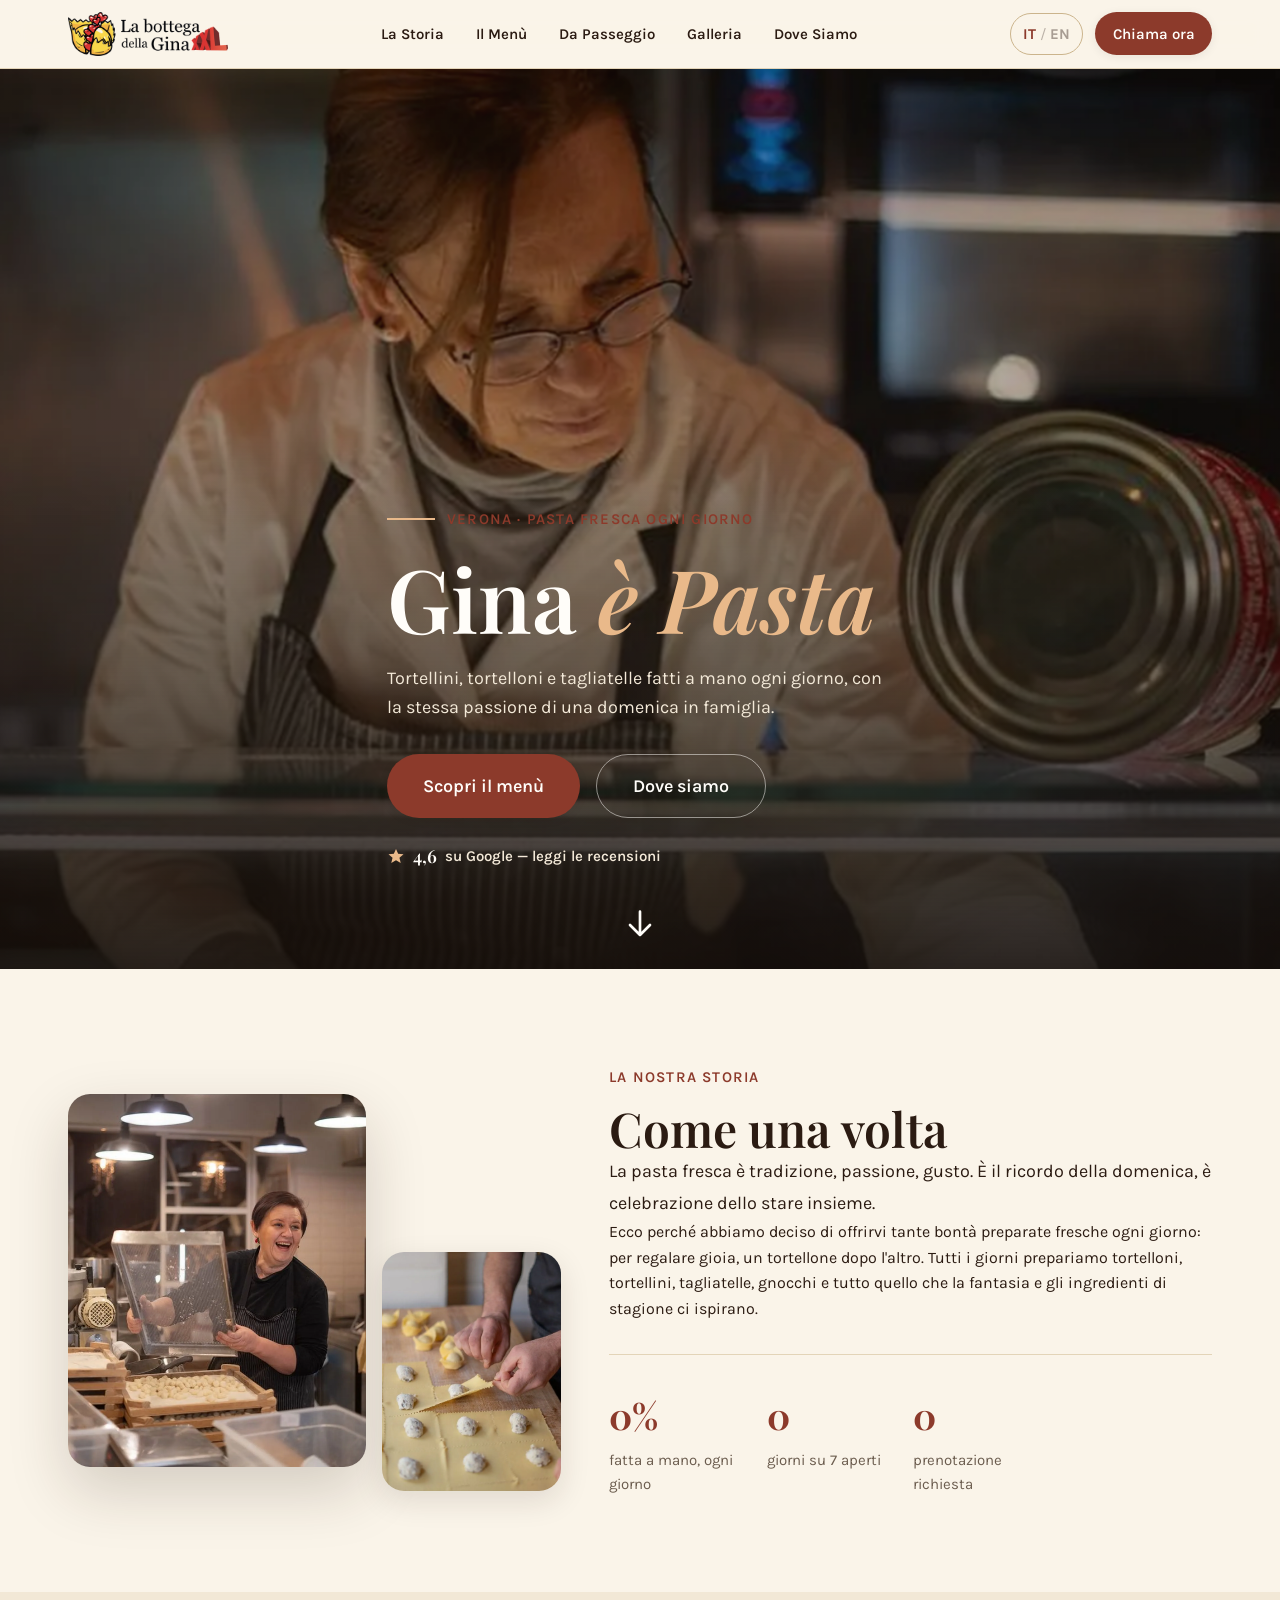
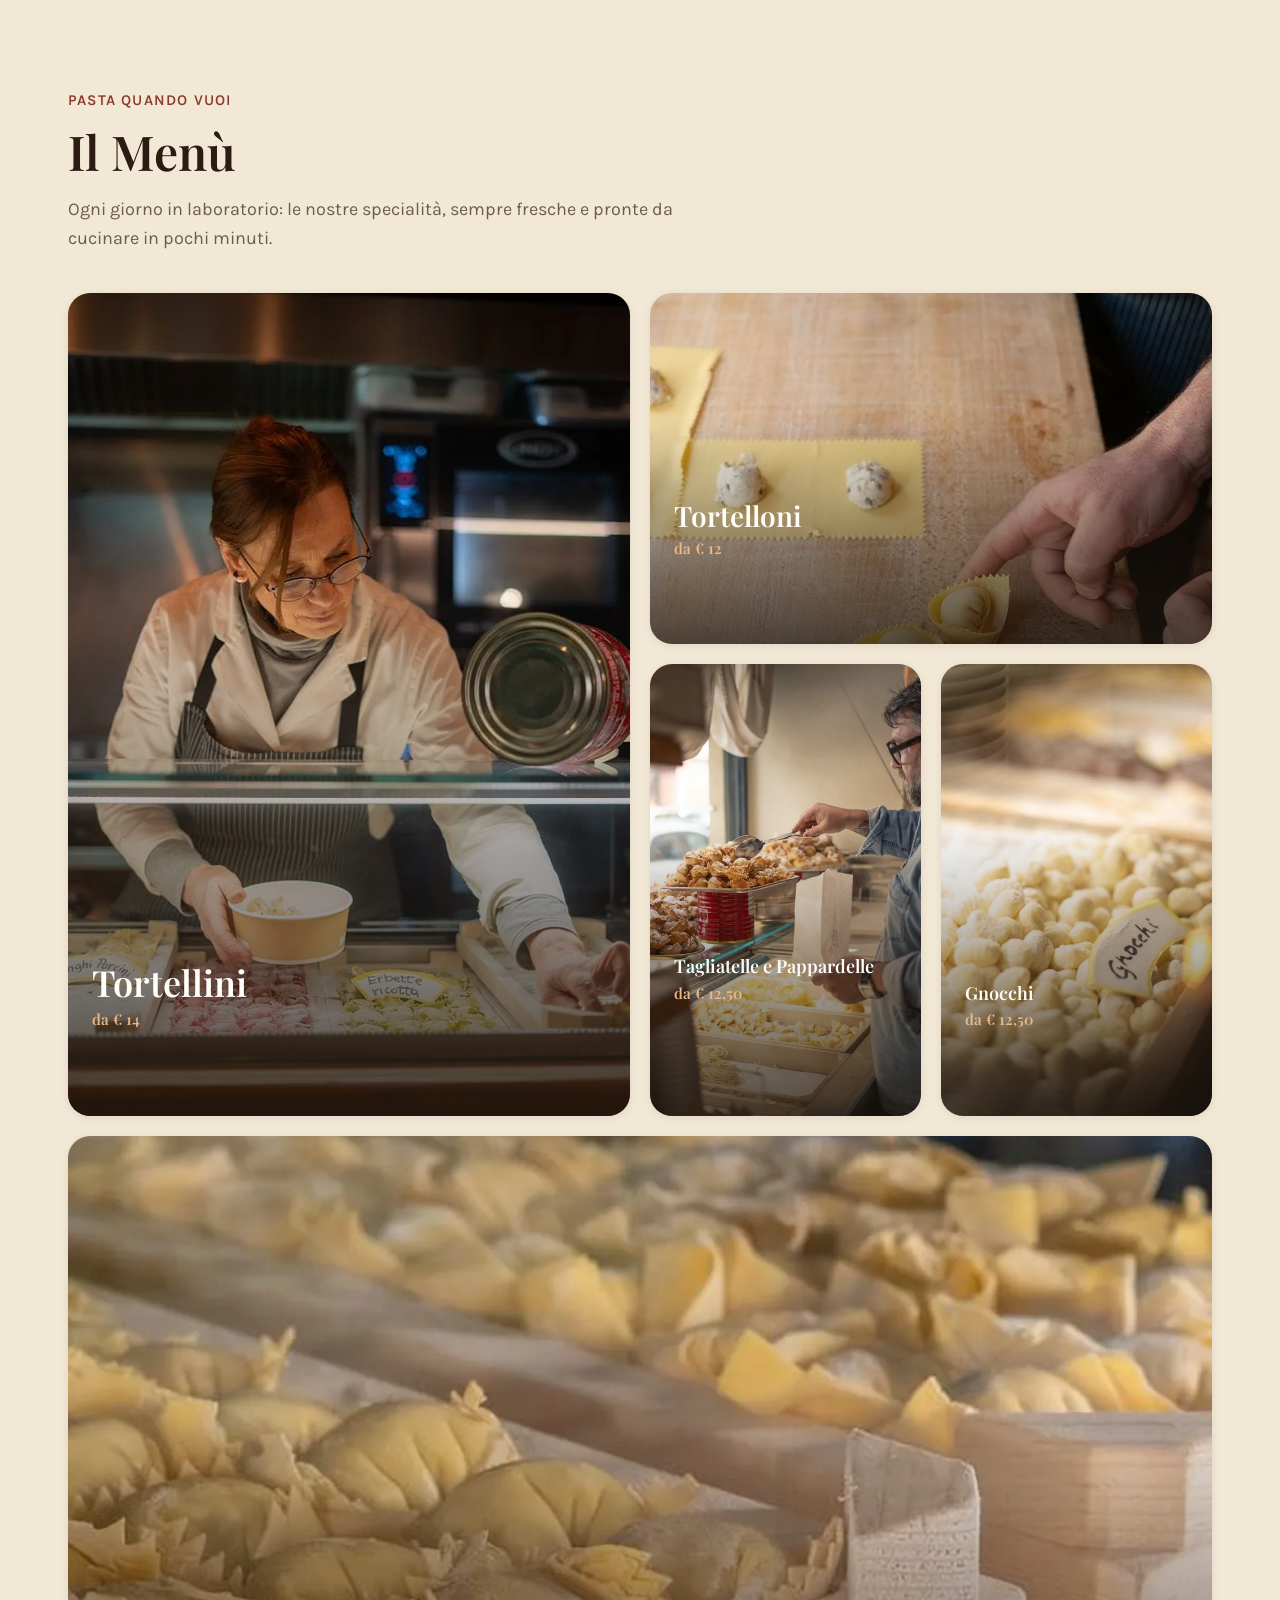
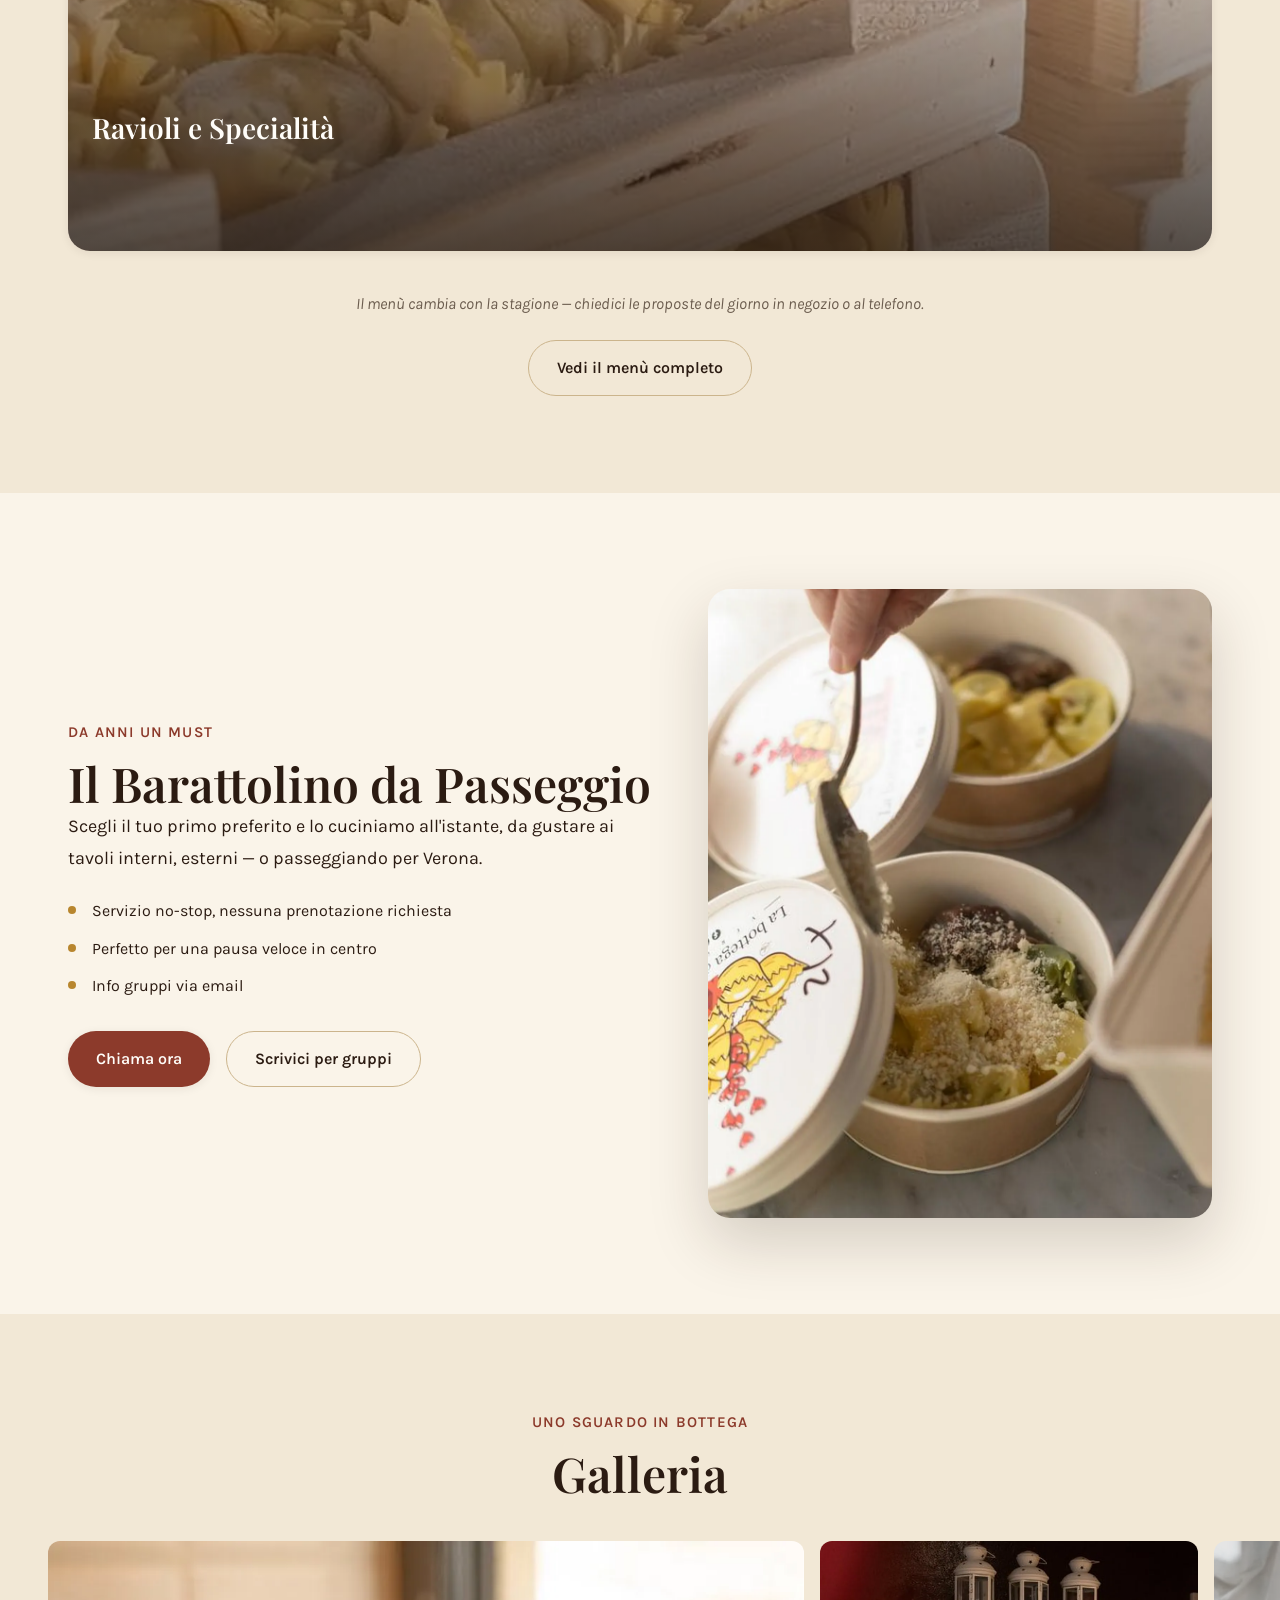
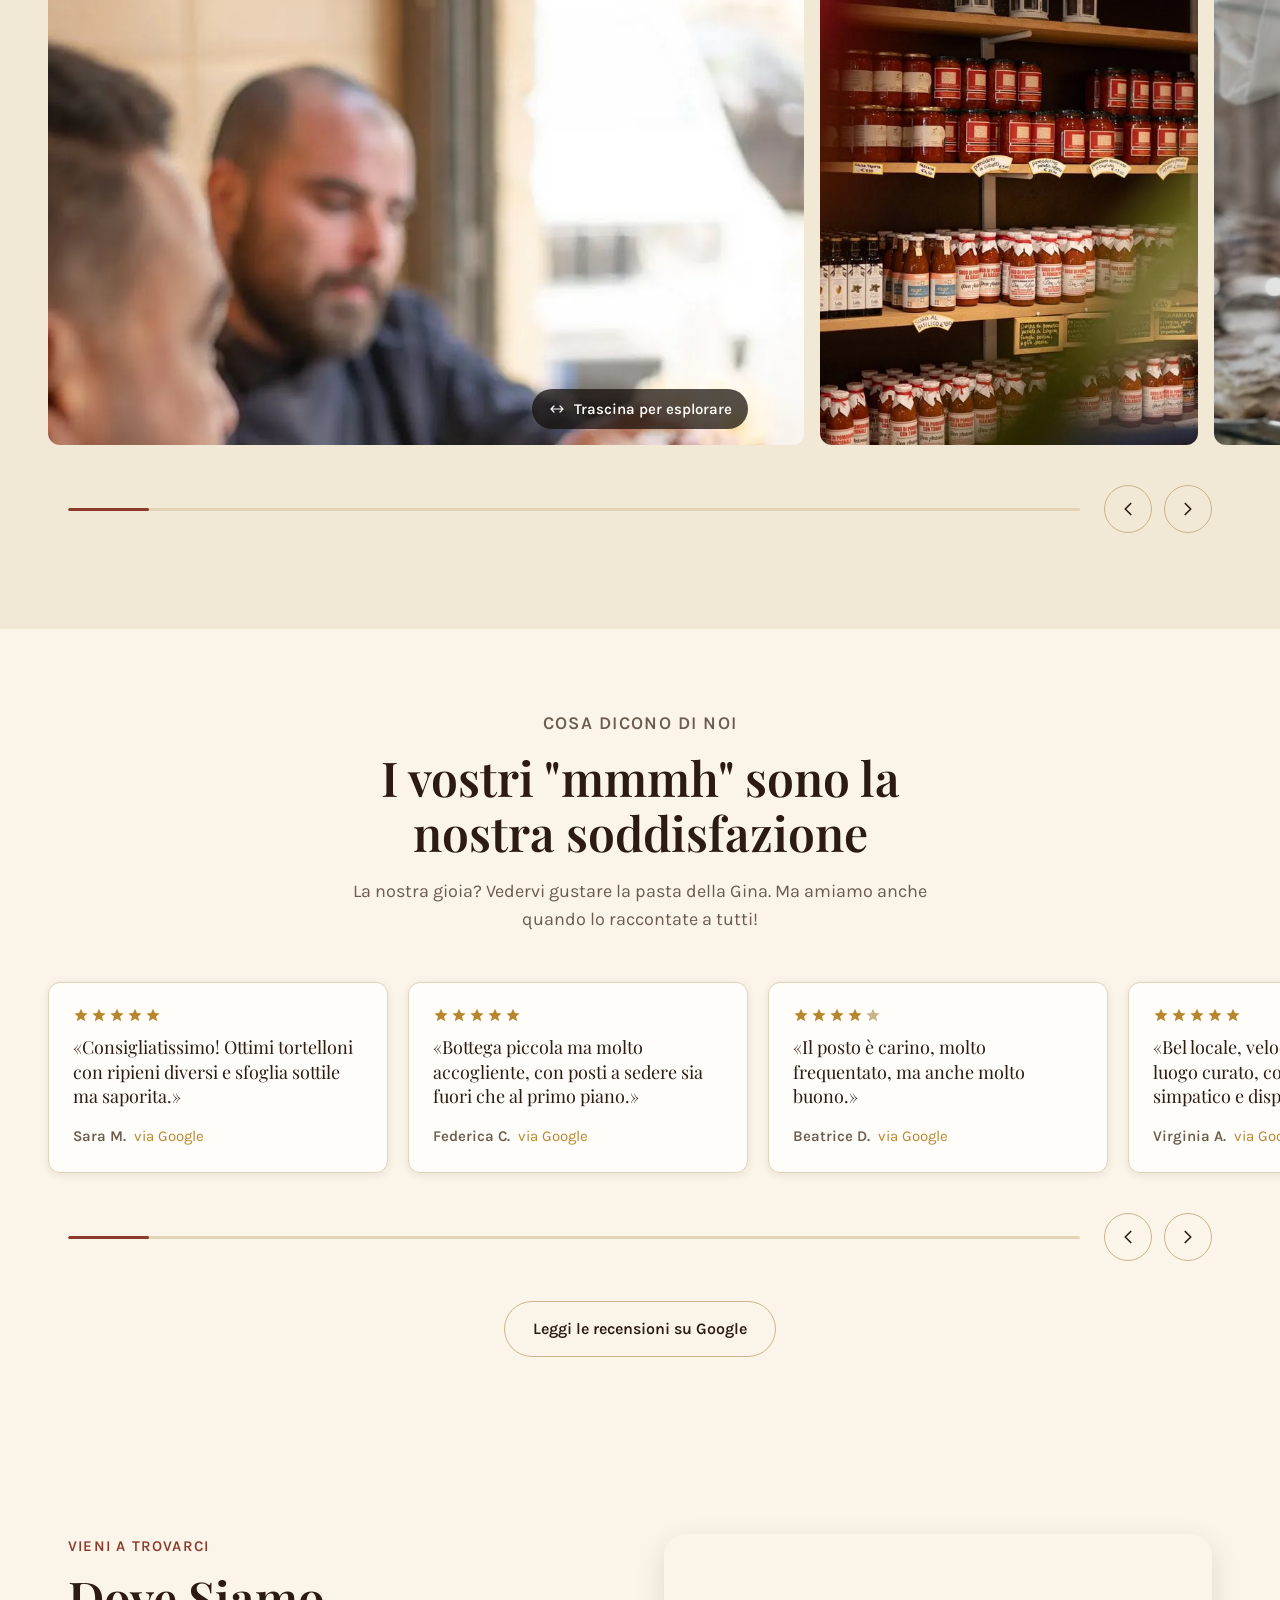
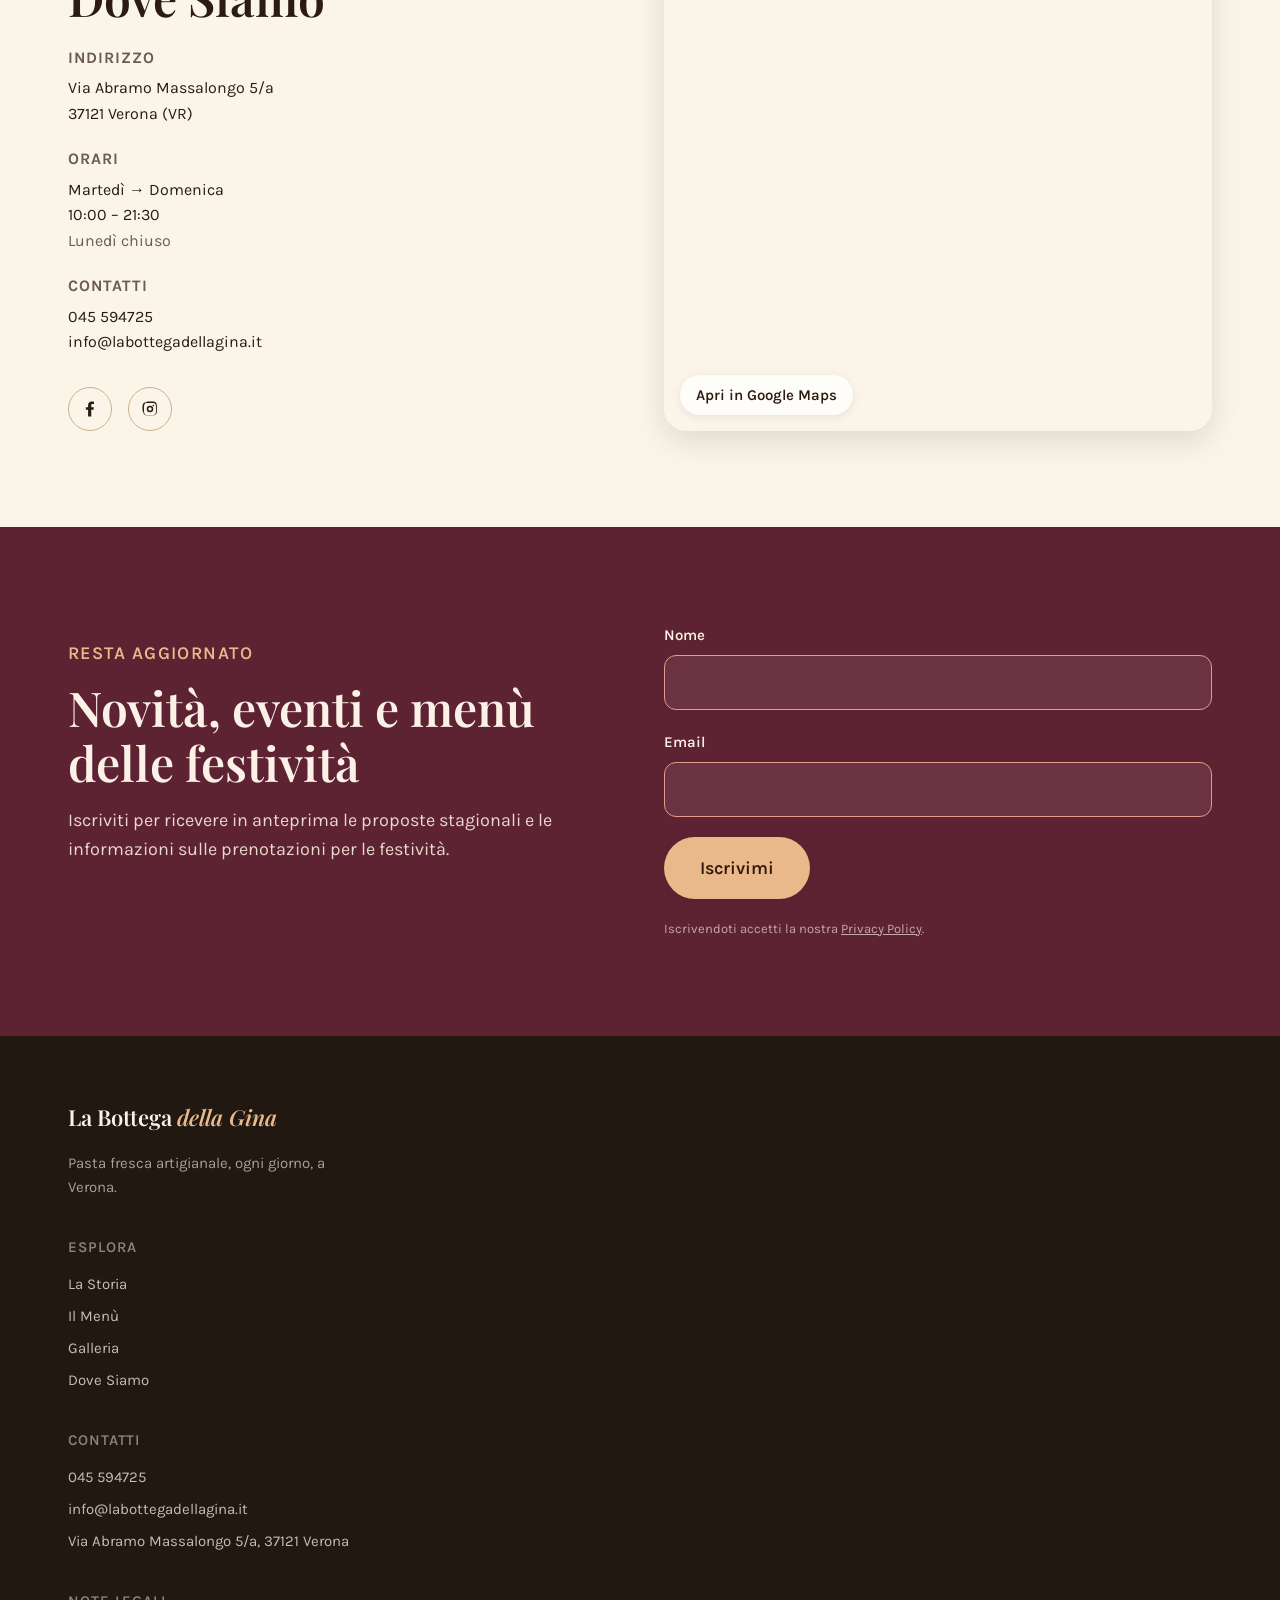
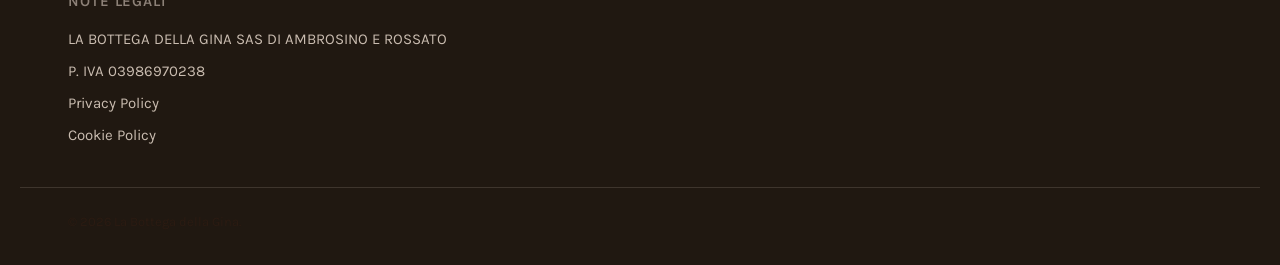
==== commit 5e662860: "fix" ====
--- a/index.html
+++ b/index.html
@@ -65,9 +65,9 @@
 <link rel="preconnect" href="https://fonts.gstatic.com" crossorigin>
 <link rel="stylesheet" href="https://fonts.googleapis.com/css2?family=Karla:wght@400;500;600;700&family=Playfair+Display:ital,wght@0,500;0,600;0,700;1,500&display=swap">
 
-<link rel="stylesheet" href="assets/css/tokens.css">
-<link rel="stylesheet" href="assets/css/style.css">
-<link rel="stylesheet" href="assets/css/premium.css">
+<link rel="stylesheet" href="assets/css/tokens.css?v=20260726">
+<link rel="stylesheet" href="assets/css/style.css?v=20260726">
+<link rel="stylesheet" href="assets/css/premium.css?v=20260726">
 </head>
 <body>
 
@@ -577,8 +577,8 @@
 
 <script src="https://cdn.jsdelivr.net/npm/gsap@3.12.5/dist/gsap.min.js" defer></script>
 <script src="https://cdn.jsdelivr.net/npm/gsap@3.12.5/dist/ScrollTrigger.min.js" defer></script>
-<script src="assets/js/i18n.js" defer></script>
-<script src="assets/js/main.js" defer></script>
-<script src="assets/js/premium.js" defer></script>
+<script src="assets/js/i18n.js?v=20260726" defer></script>
+<script src="assets/js/main.js?v=20260726" defer></script>
+<script src="assets/js/premium.js?v=20260726" defer></script>
 </body>
 </html>
--- a/assets/css/style.css
+++ b/assets/css/style.css
@@ -253,6 +253,9 @@
   align-items: flex-end;
   overflow: hidden;
   color: #FFFDF9;
+  /* Dark fallback so a slow-loading hero photo never flashes a pale gap —
+     it just reads as "fading in from dark" until the image paints. */
+  background: #1B140F;
 }
 .hero-media { position: absolute; inset: 0; z-index: 0; }
 .hero-media picture { position: absolute; inset: 0; display: block; }
@@ -377,8 +380,10 @@
 .bento-tile[data-tile="wide"], .bento-tile[data-tile="banner"] { aspect-ratio: 16/10; }
 /* small1/small2 are narrow on mobile (2-up grid) — the default 4/5 ratio is too short
    for a two-line title + description; the 768px breakpoint already resets this to
-   an explicit min-height, so this only affects the narrow mobile layout. */
-.bento-tile[data-tile="small1"], .bento-tile[data-tile="small2"] { aspect-ratio: 3/5; }
+   an explicit min-height, so this only affects the narrow mobile layout. At this
+   width the description text itself wraps to ~5 lines, so aspect-ratio alone isn't
+   tall enough — min-height is the real floor here. */
+.bento-tile[data-tile="small1"], .bento-tile[data-tile="small2"] { aspect-ratio: 3/5; min-height: 340px; }
 .bento-tile picture, .bento-tile img {
   position: absolute; inset: 0;
   width: 100%; height: 100%;
@@ -431,8 +436,8 @@
 .bento-tile[data-tile="small1"] .tile-content p, .bento-tile[data-tile="small2"] .tile-content p {
   display: -webkit-box;
   -webkit-box-orient: vertical;
-  -webkit-line-clamp: 2;
-  line-clamp: 2;
+  -webkit-line-clamp: 6;
+  line-clamp: 6;
   overflow: hidden;
 }
 /* Reveal-on-hover only where hover is meaningful, and only on the homepage bento tiles;
@@ -974,7 +979,7 @@
   .bento-tile { aspect-ratio: auto; }
   .bento-tile[data-tile="feature"] { min-height: 520px; }
   .bento-tile[data-tile="wide"] { min-height: 250px; }
-  .bento-tile[data-tile="small1"], .bento-tile[data-tile="small2"] { min-height: 250px; }
+  .bento-tile[data-tile="small1"], .bento-tile[data-tile="small2"] { min-height: 320px; }
   .bento-tile[data-tile="banner"] { min-height: 220px; }
 
   .gallery-item { height: 50vh; }
